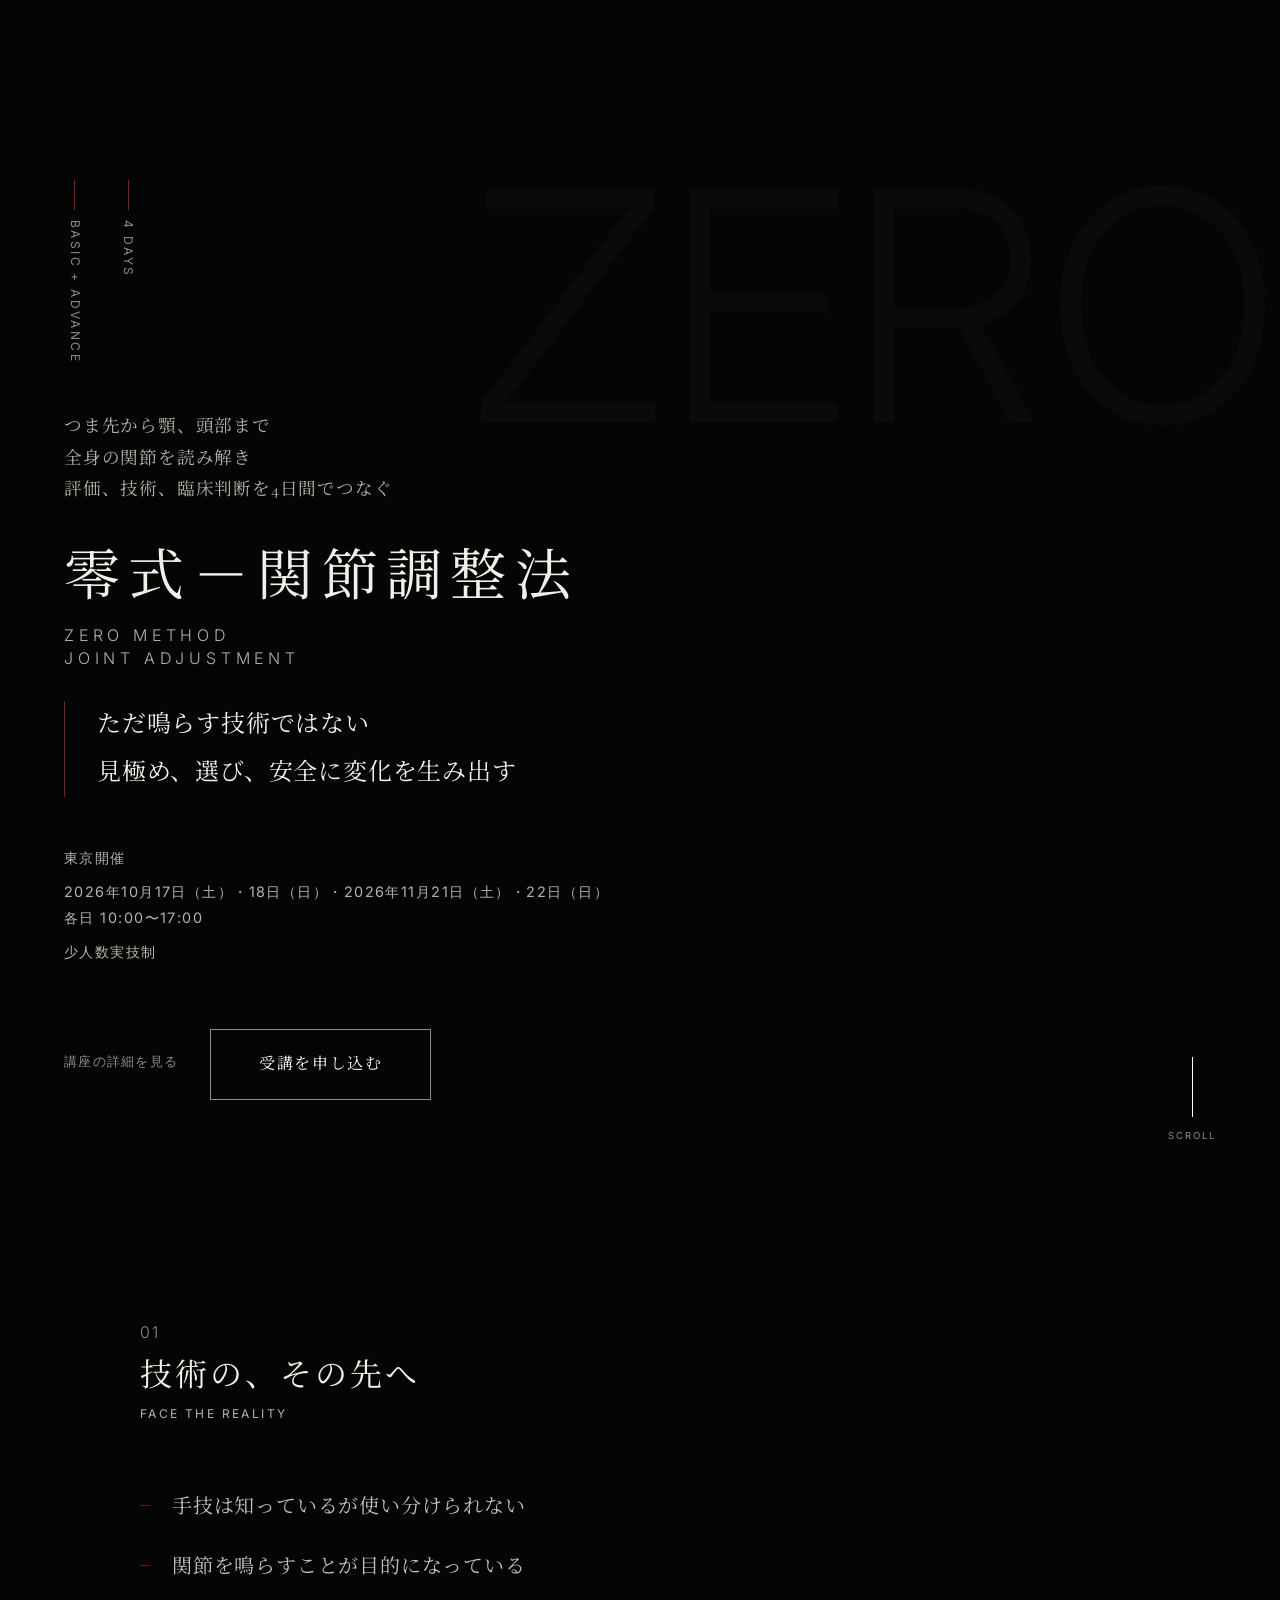
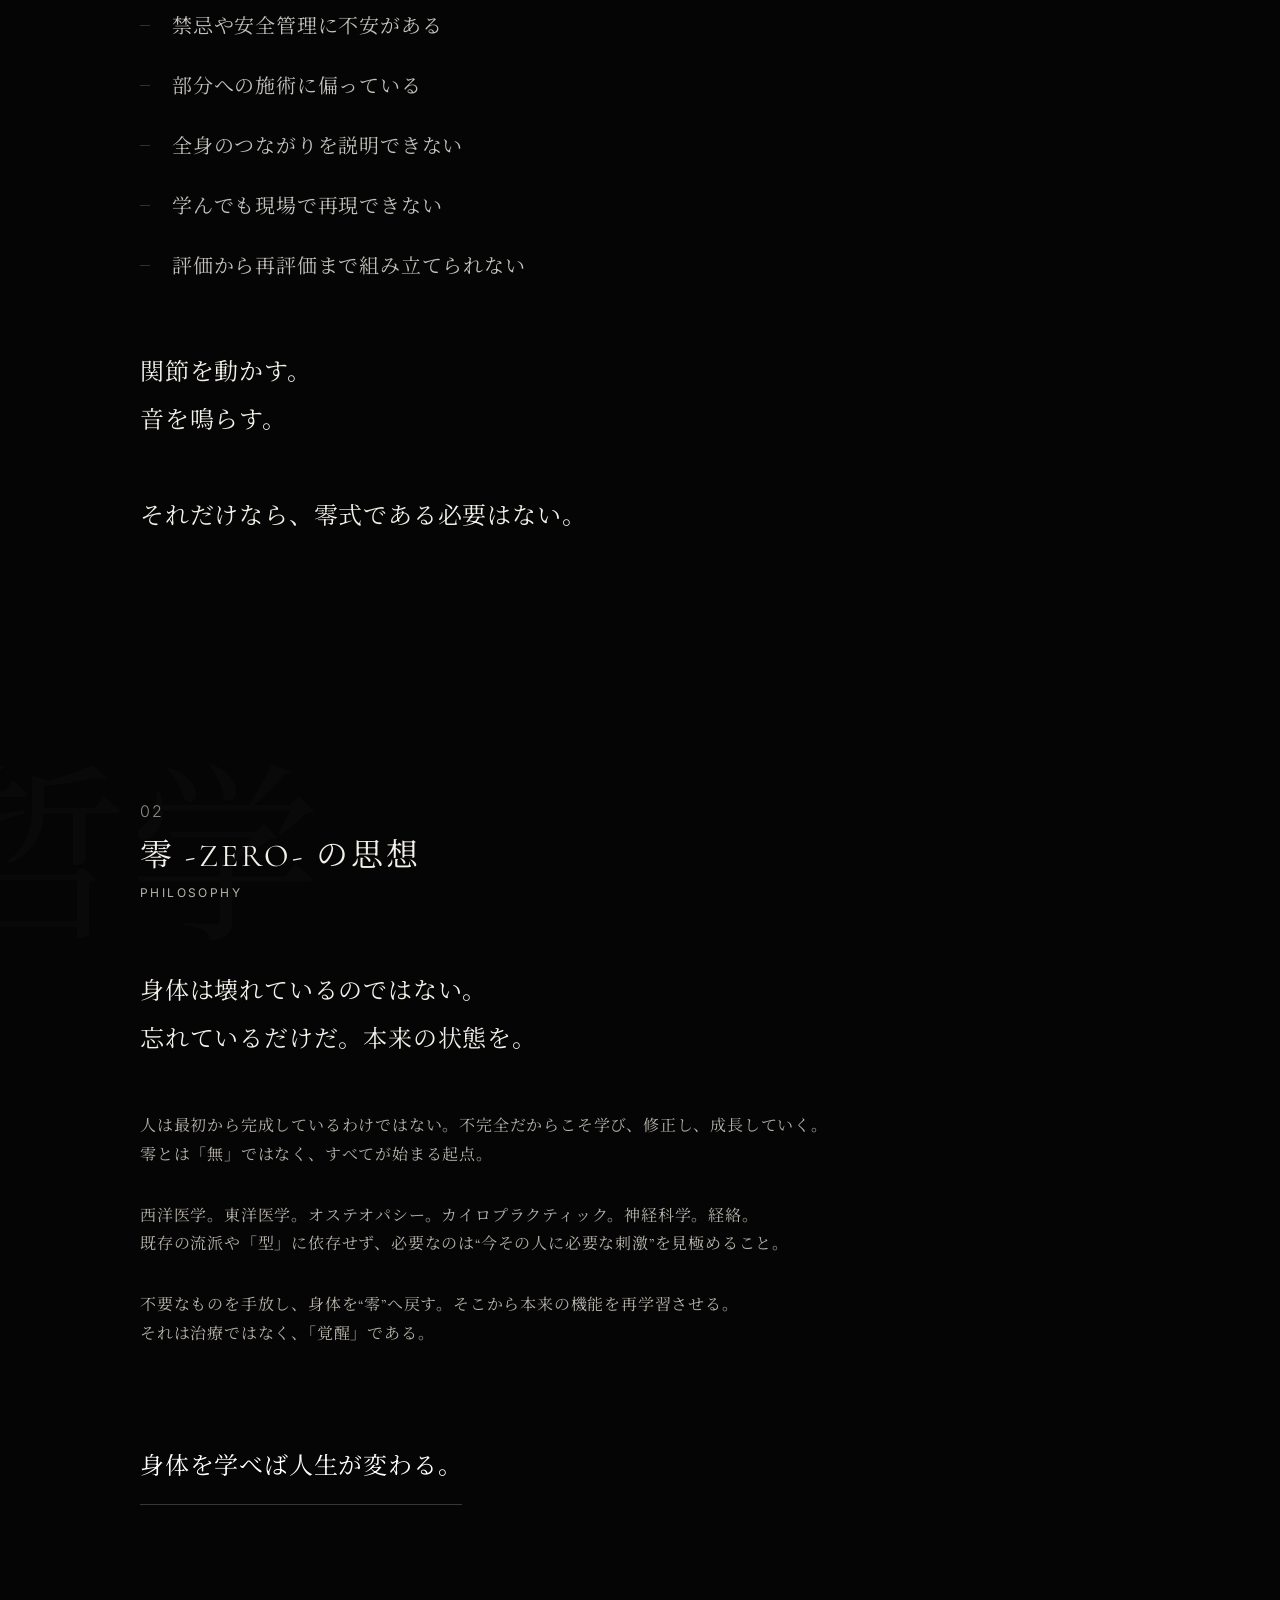
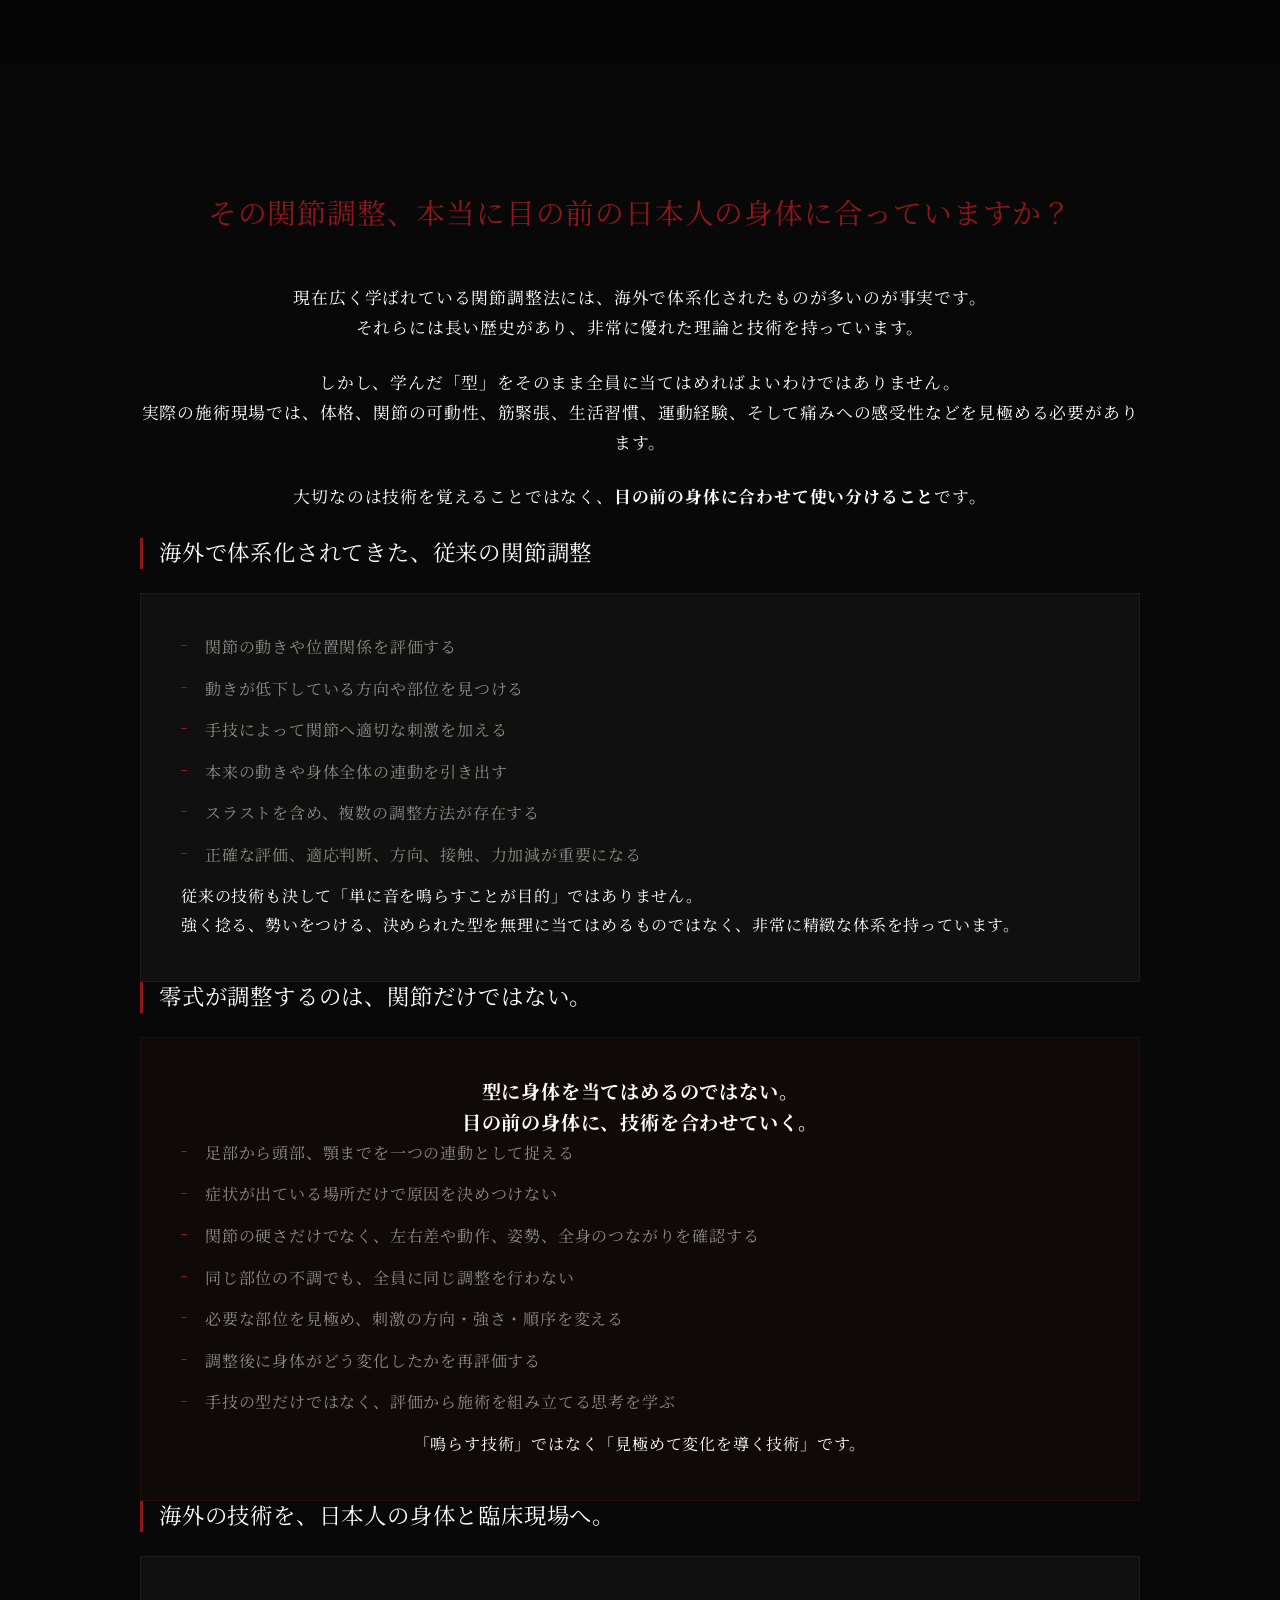
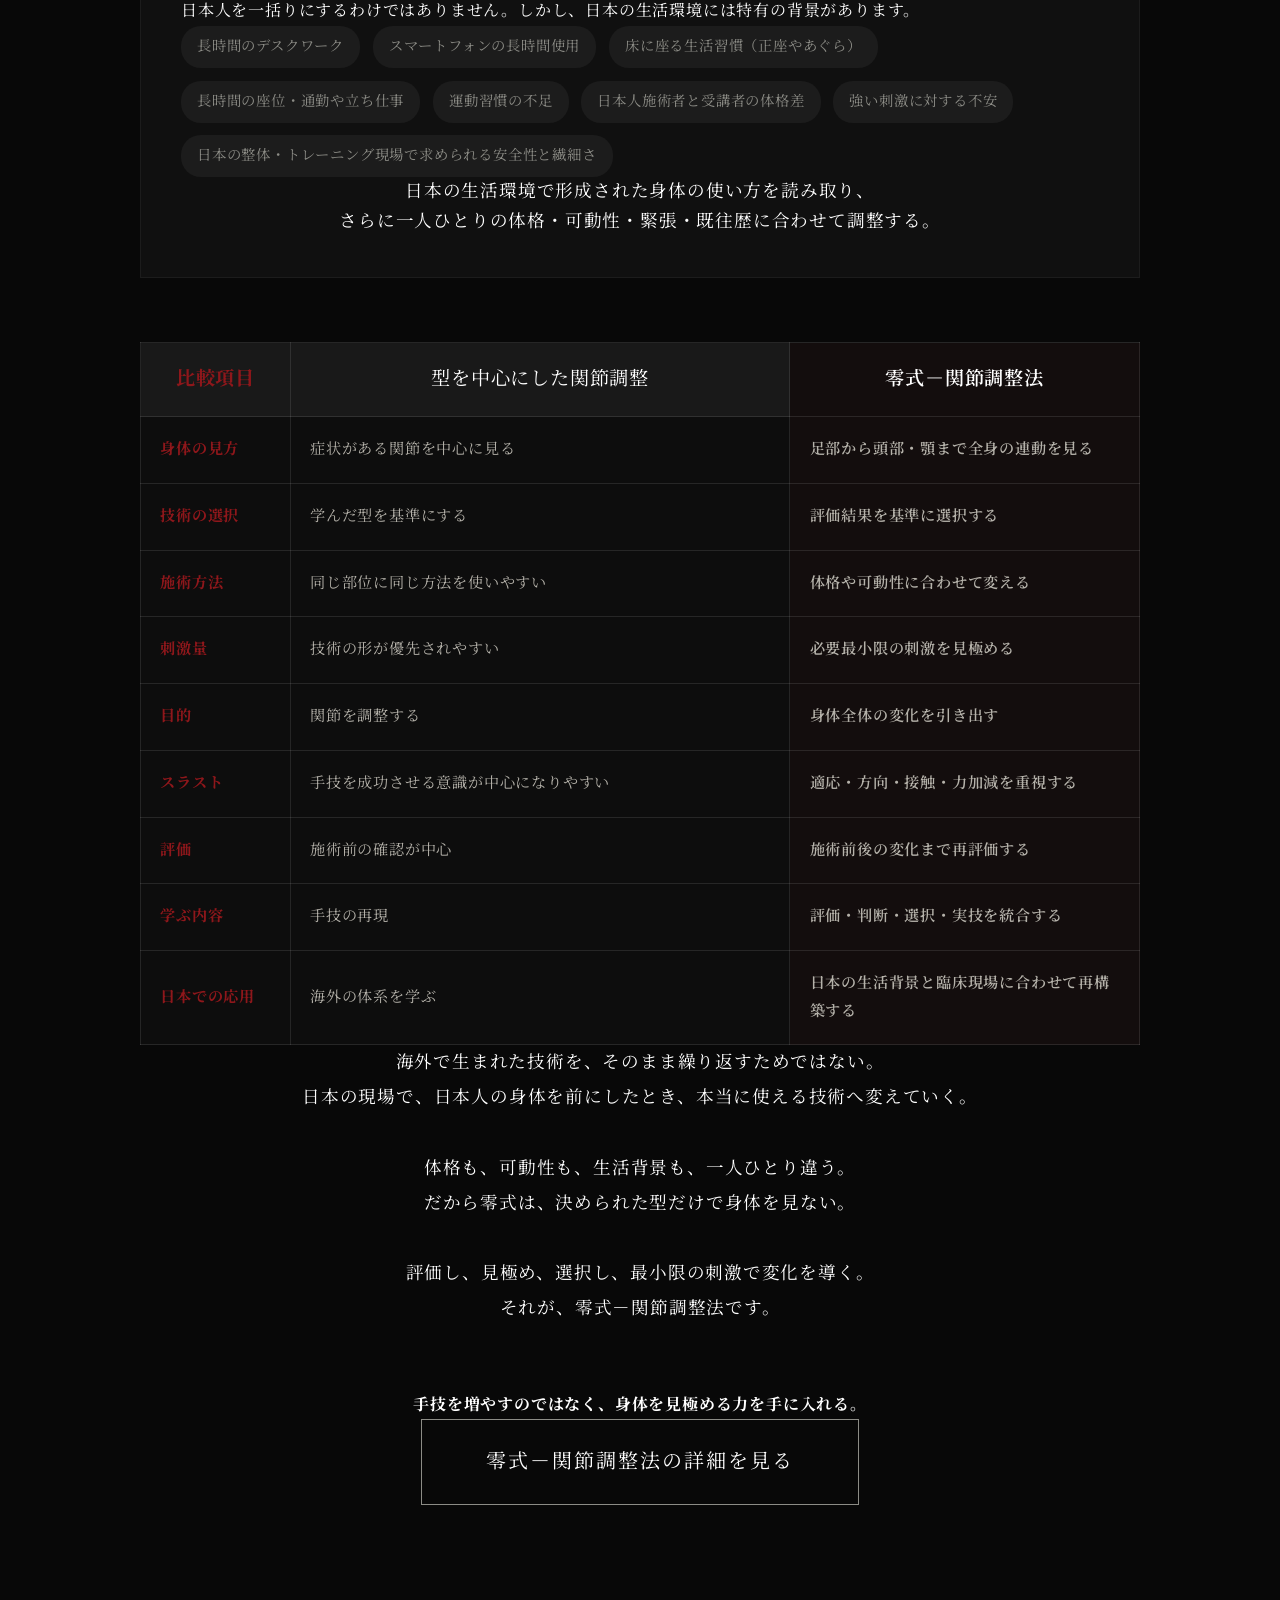
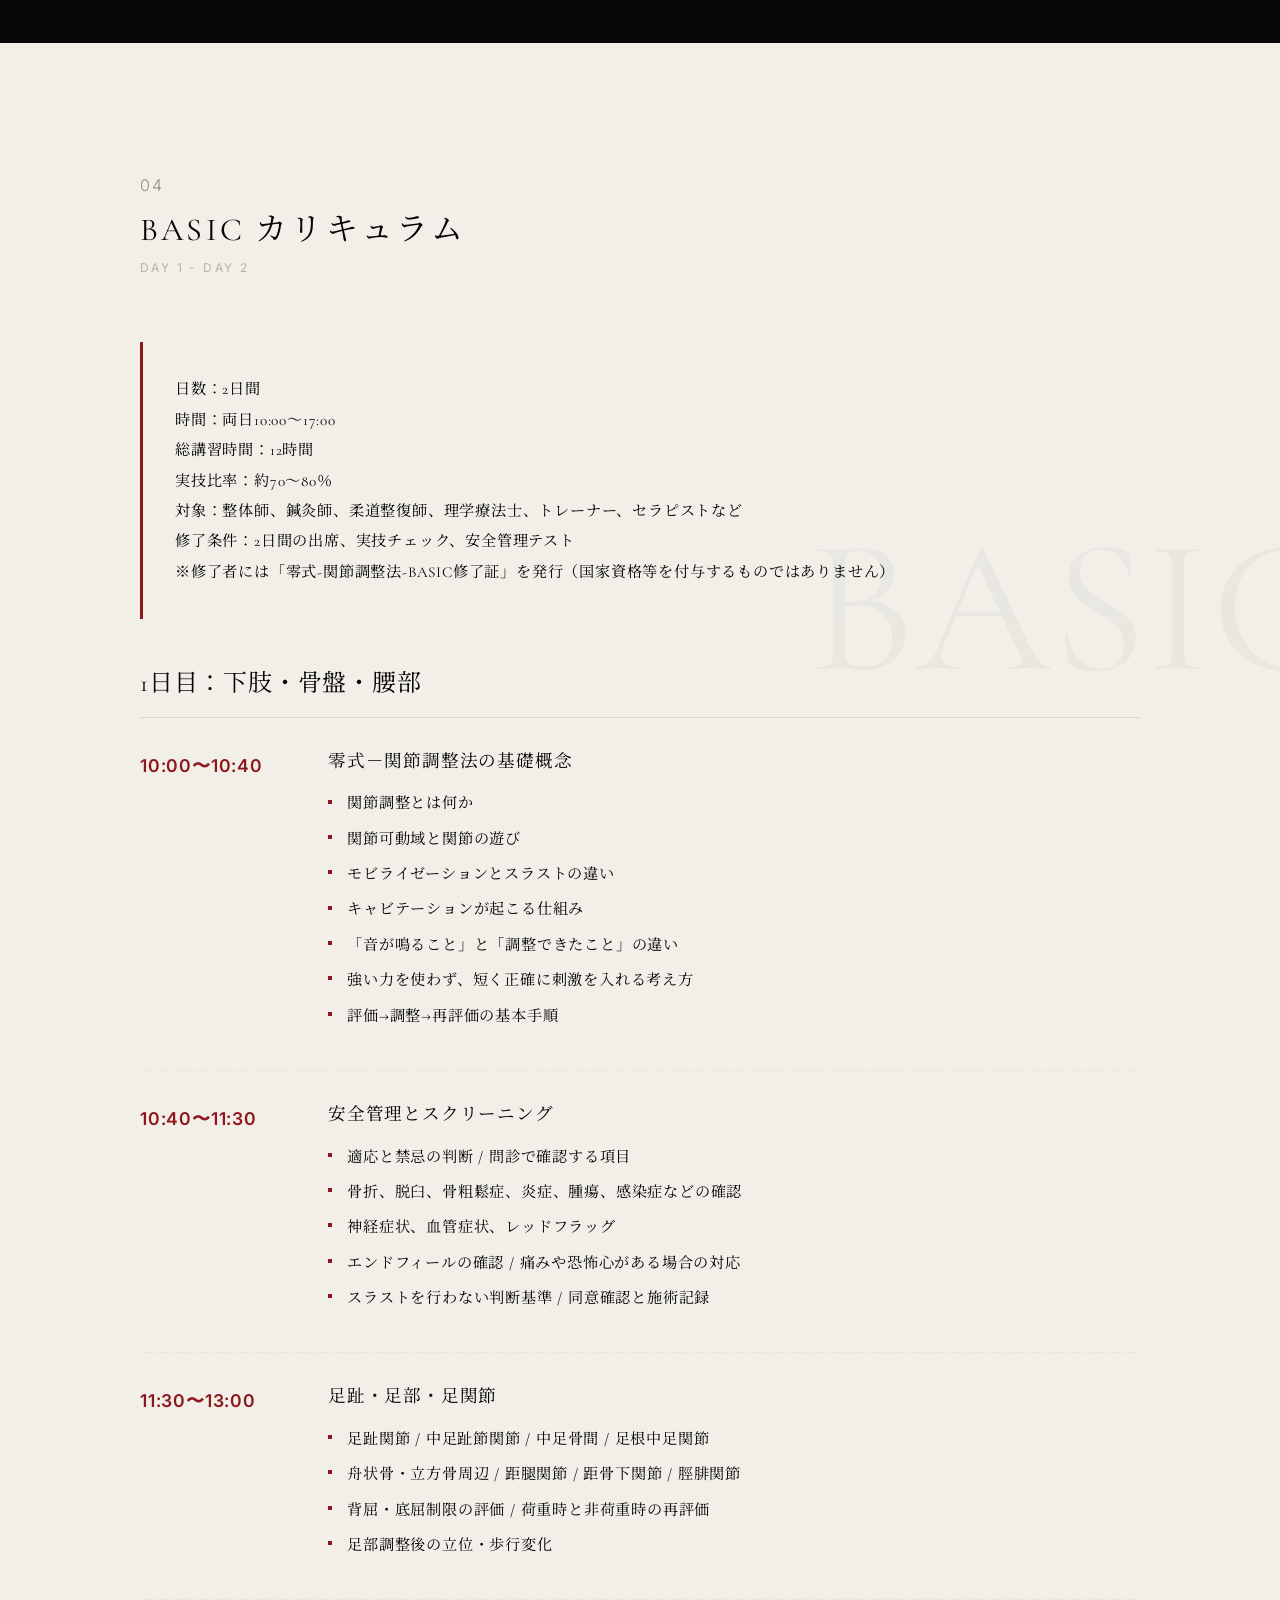
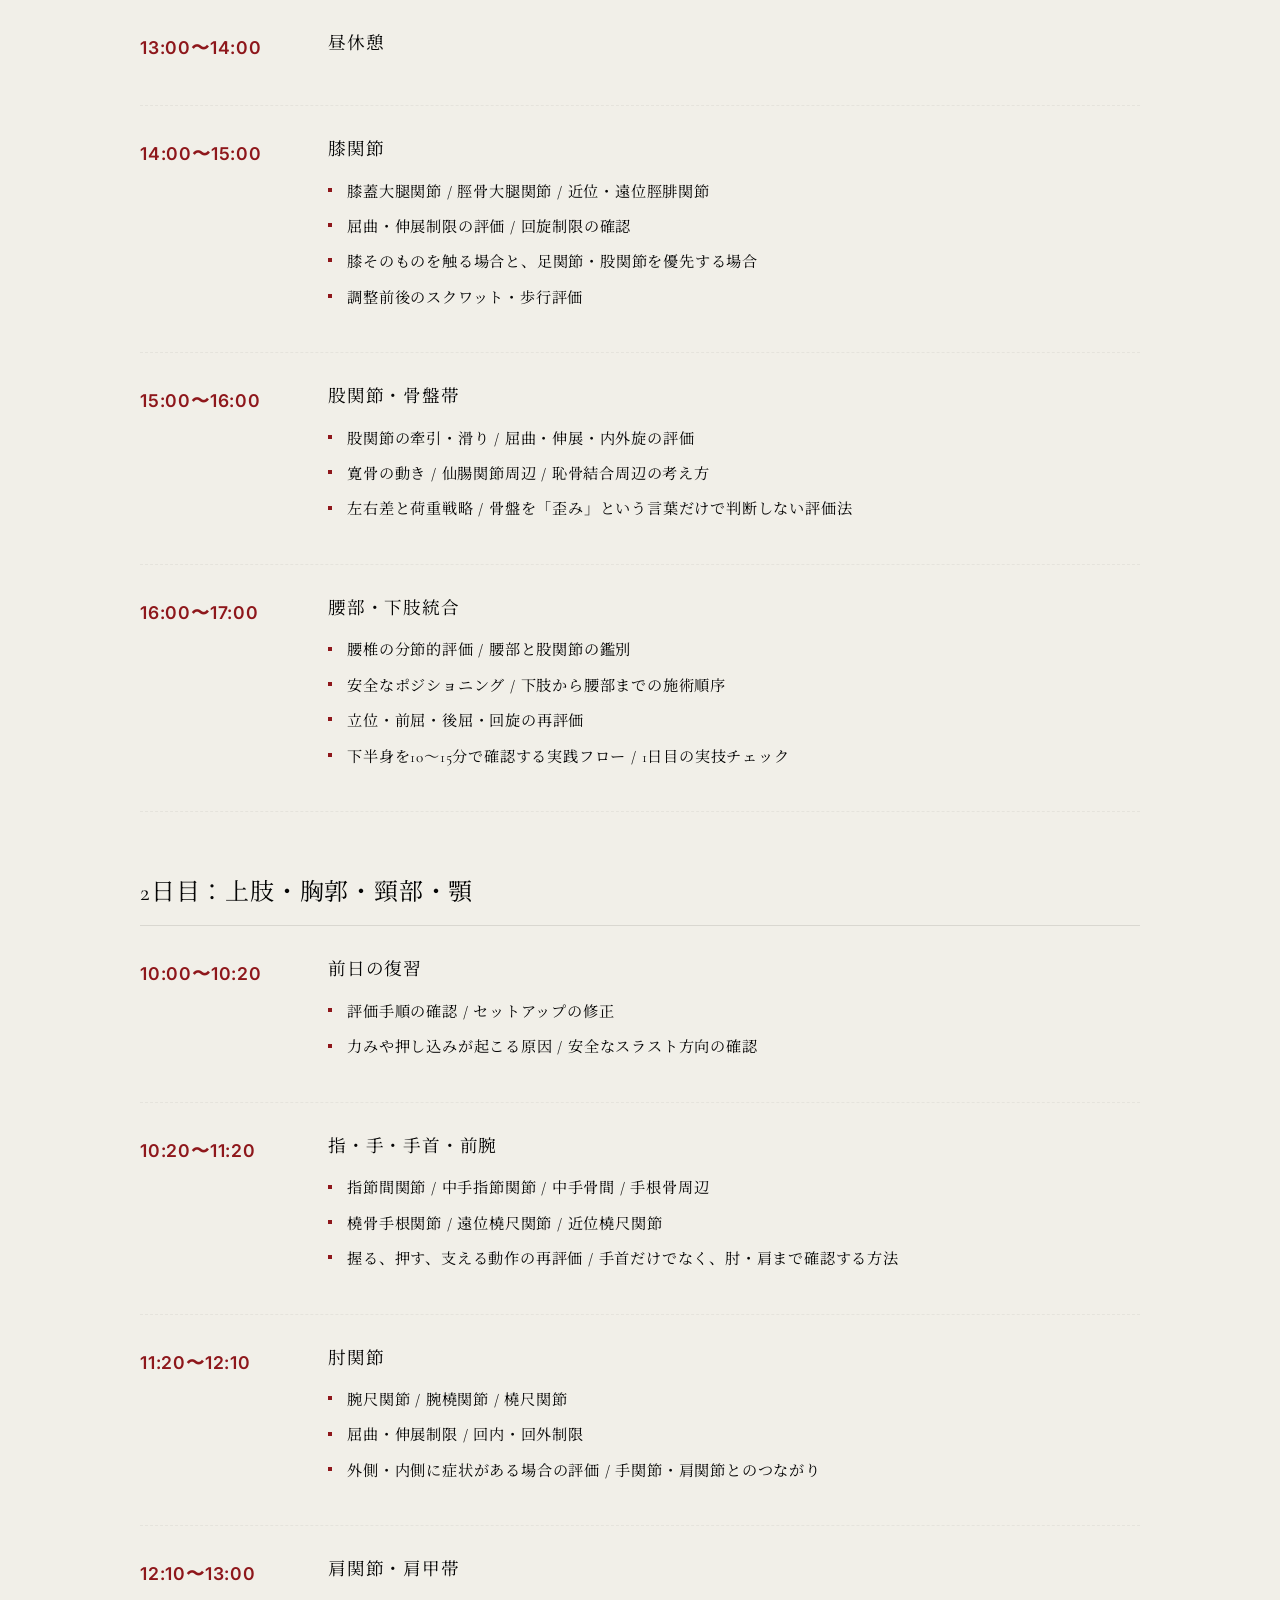
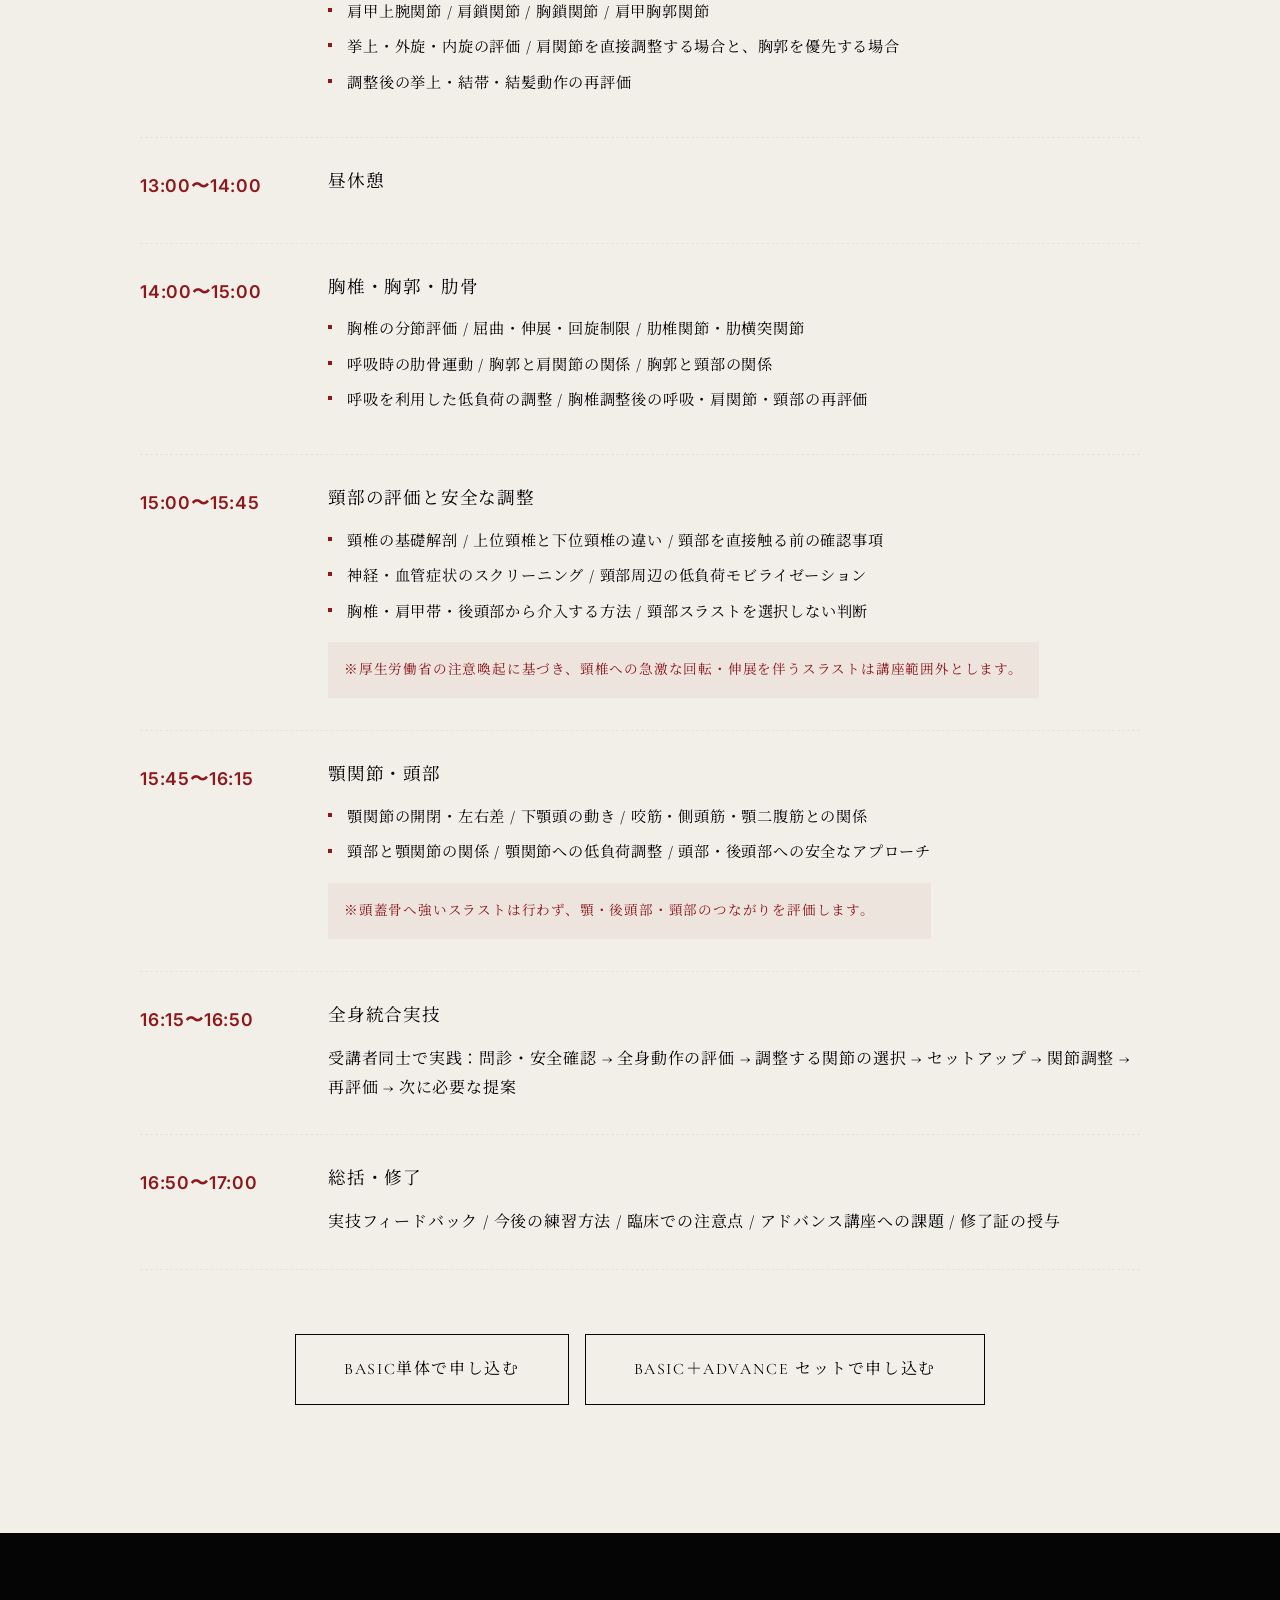
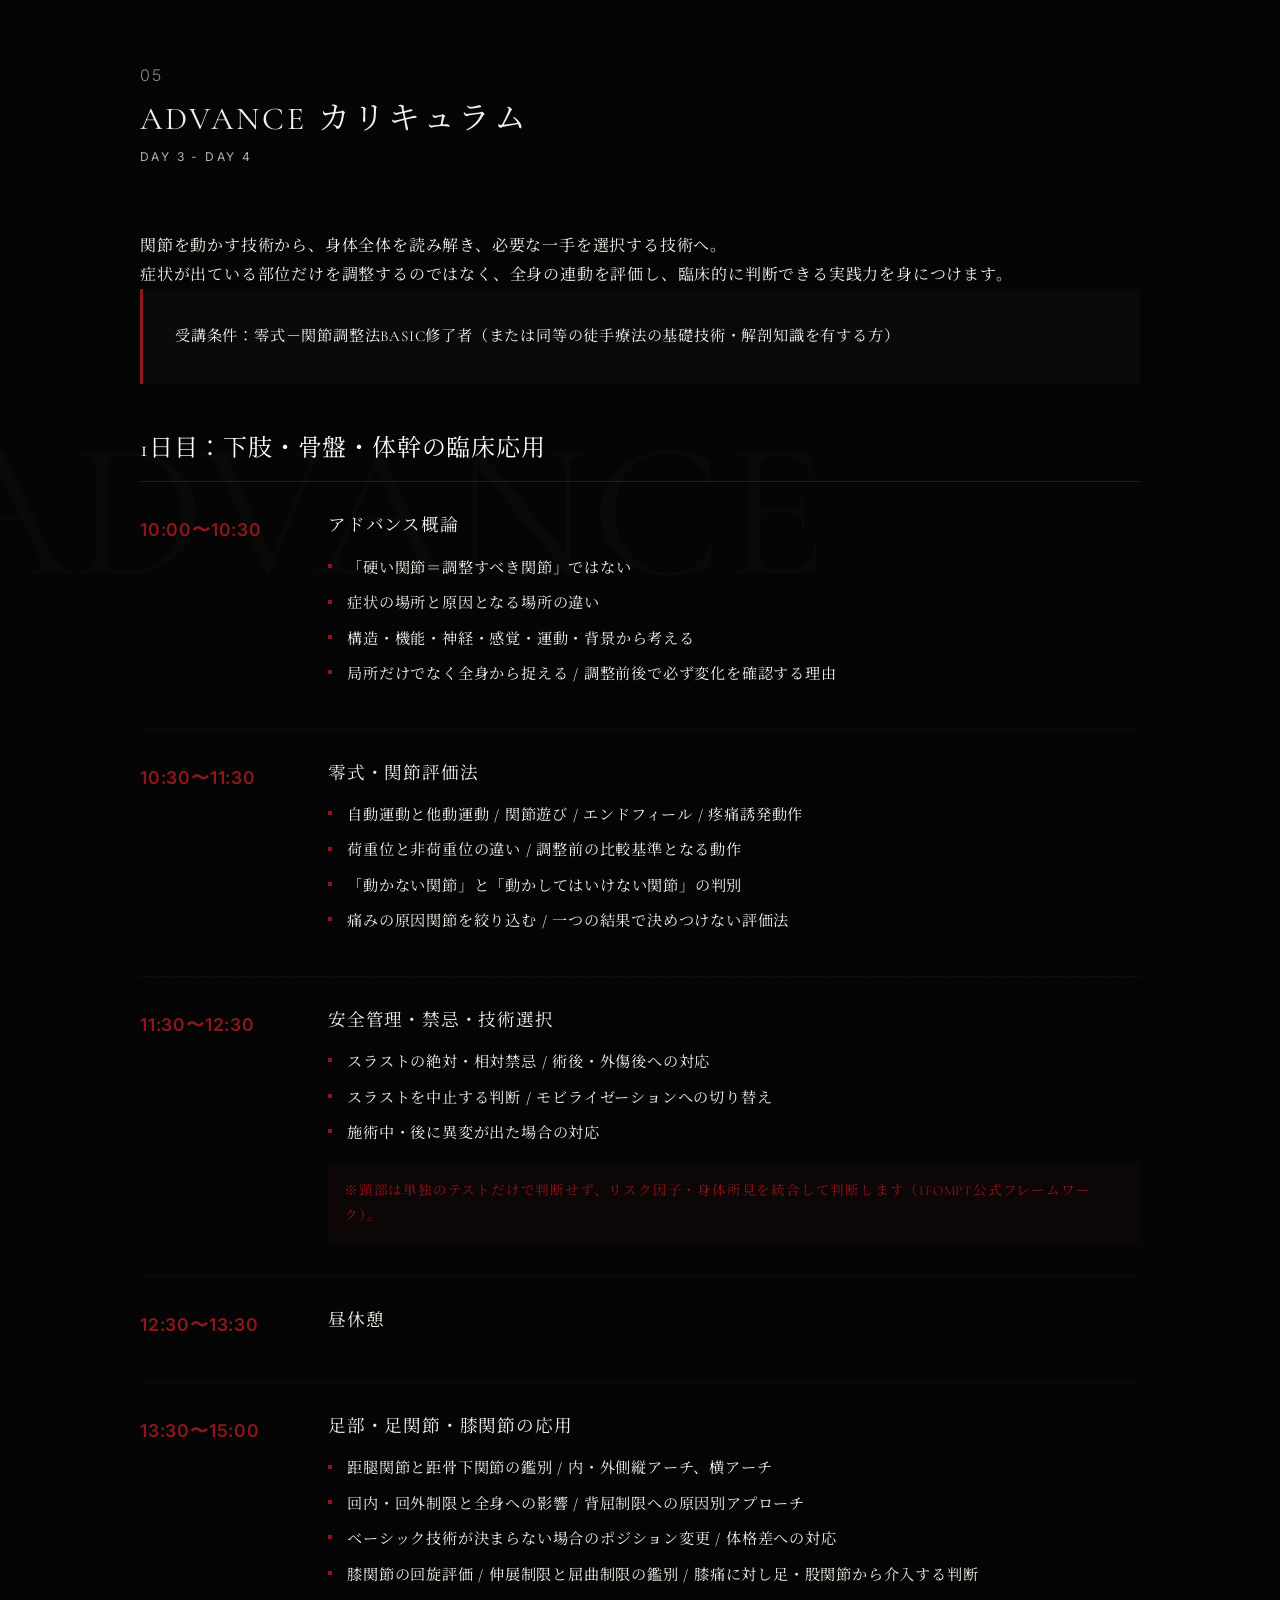
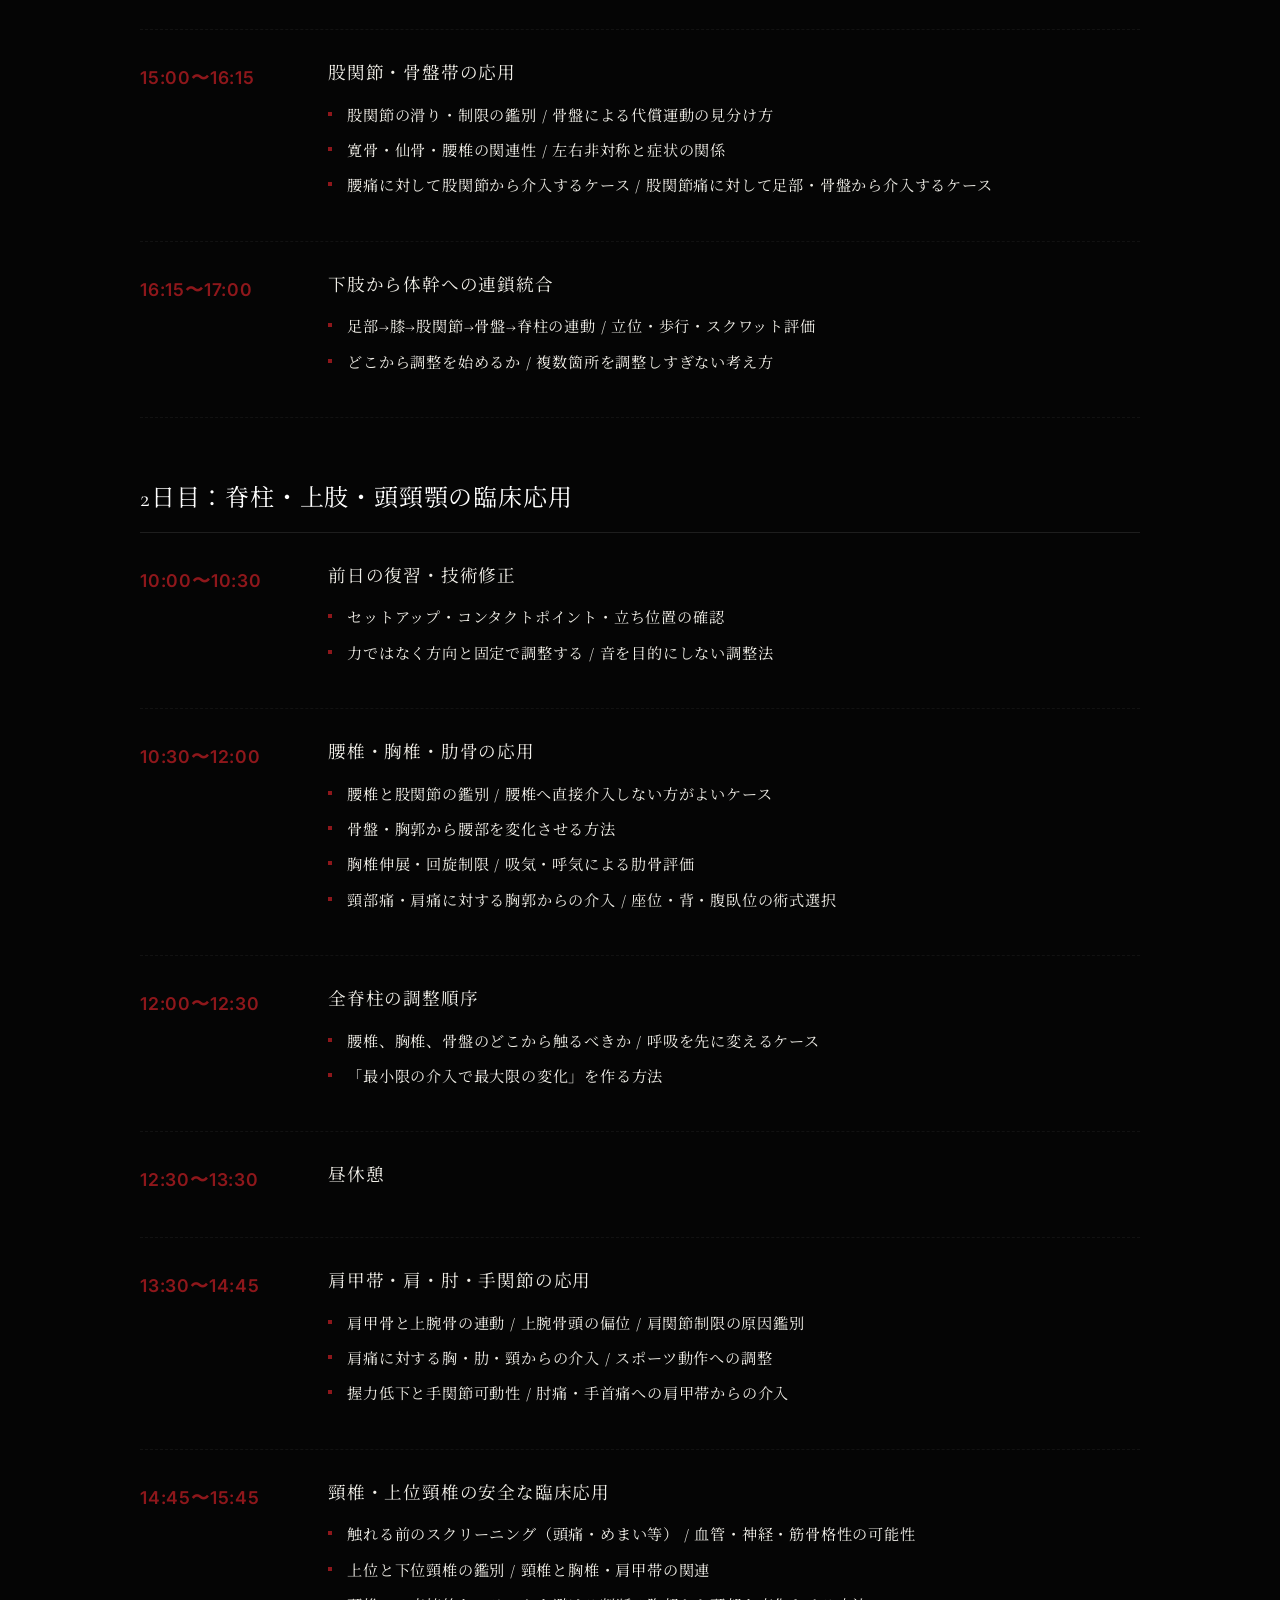
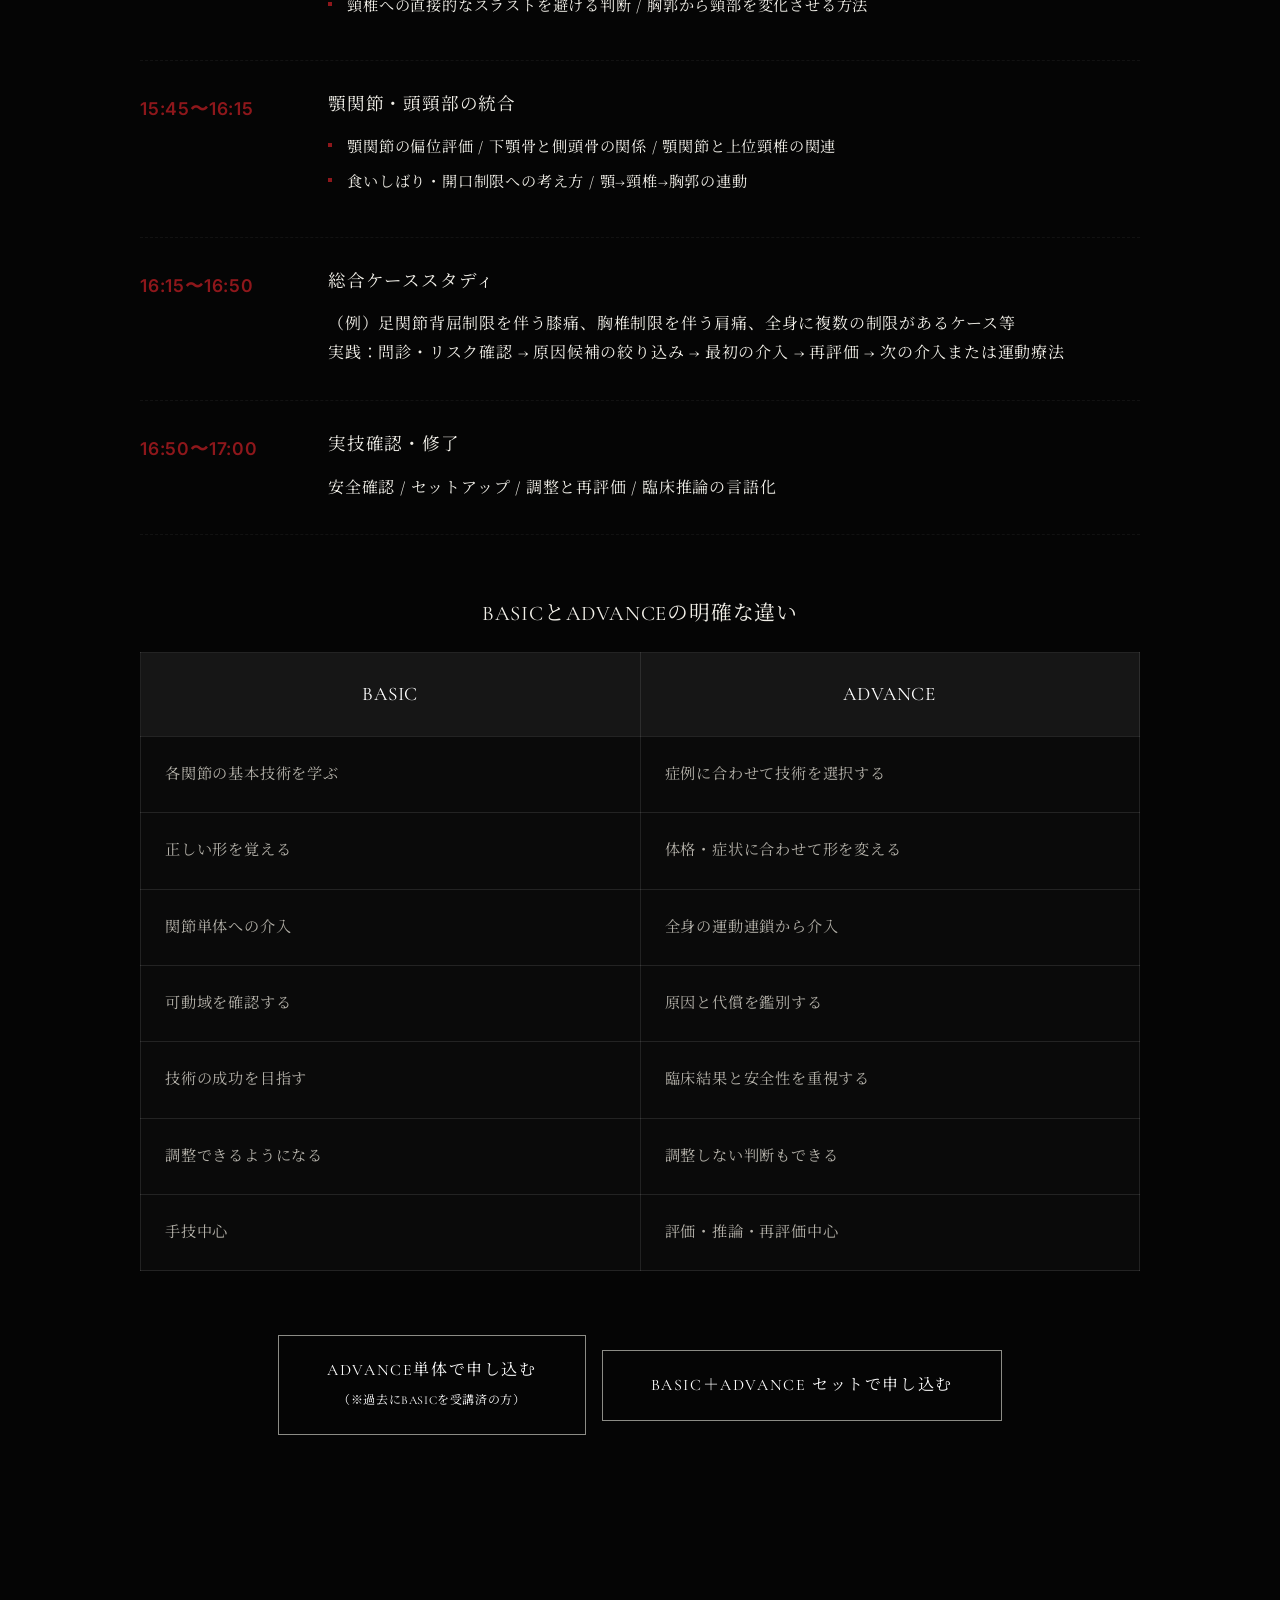
==== index.html @ 4f0aaa6b "Fix IntersectionObserver not triggering on tall mobile sections" ====
<!DOCTYPE html>
<html lang="ja">
<head>
    <meta charset="UTF-8">
    <meta name="viewport" content="width=device-width, initial-scale=1.0, maximum-scale=1.0">
    <title>零式－関節調整法｜BASIC＋ADVANCE 全4日間</title>
    <meta name="description" content="評価から技術選択、症例対応まで。つま先から顎、頭部まで全身の関節調整を体系的に学ぶ、零式－関節調整法BASIC＋ADVANCE全4日間講座。">
    
    <!-- OGP Settings -->
    <meta property="og:title" content="零式－関節調整法｜BASIC＋ADVANCE 全4日間">
    <meta property="og:description" content="評価から技術選択、症例対応まで。全身の関節調整を体系的に学ぶ全4日間講座。">
    <meta property="og:type" content="website">
    <meta property="og:url" content="">
    <meta property="og:image" content="">
    <meta property="og:site_name" content="零 -ZERO-">
    <meta name="twitter:card" content="summary_large_image">
    
    <!-- Favicon (Placeholder) -->
    <link rel="icon" href="favicon.ico" type="image/x-icon">
    
    <!-- Google Fonts -->
    <link rel="preconnect" href="https://fonts.googleapis.com">
    <link rel="preconnect" href="https://fonts.gstatic.com" crossorigin>
    <link href="https://fonts.googleapis.com/css2?family=Cormorant+Garamond:wght@300;400;600&family=Noto+Serif+JP:wght@300;400;600;700&family=Inter:wght@300;400;600&display=swap" rel="stylesheet">
    
    <link rel="stylesheet" href="style.css">
    
    <!-- Structured Data (JSON-LD) -->
    <script type="application/ld+json">
    {
      "@context": "https://schema.org",
      "@type": "Course",
      "name": "零式－関節調整法 BASIC＋ADVANCE",
      "description": "全身の関節調整を体系的に学び、臨床に応用できる判断力と実践力を身につける4日間講座。",
      "provider": {
        "@type": "Organization",
        "name": "TOTAL BODY FITNESS THEORY",
        "sameAs": ""
      }
    }
    </script>
</head>
<body>

    <!-- Configuration Variables (To be easily modified before release) -->
    <script>
        const CONFIG = {
            APPLICATION_URL: "https://forms.gle/JLhgW72cjvQodXaZ7", // セット申し込み（ページ内のすべての「申し込む」ボタンに適用されます）
            APPLICATION_URL_BASIC: "https://forms.gle/3qsCCHoqLfeUxqSS9", // BASICのみ申し込み用（必要に応じて使用）
            APPLICATION_URL_ADVANCE: "https://forms.gle/dVjFpN2YfBzxxNKB7", // ADVANCEのみ申し込み用（必要に応じて使用）
            CONTACT_URL: "#",
            BASIC_DATES: "2026年10月17日（土）・18日（日）",
            ADVANCE_DATES: "2026年11月21日（土）・22日（日）",
            VENUE: "東京（詳細は申込者へご案内いたします）",
            CAPACITY: "12名"
        };
    </script>

    <!-- Opening Animation -->
    <div id="opening-overlay" class="opening-overlay">
        <div class="opening-content">
            <img src="images/logo.jpg" alt="ZERO Logo" class="opening-logo-img">
            <div class="opening-line"></div>
            <p class="opening-subtitle">ZERO METHOD<br>JOINT ADJUSTMENT</p>
        </div>
    </div>

    <!-- Fixed Footer CTA (Mobile) -->
    <div class="fixed-cta-footer">
        <a href="#cta" class="apply-btn apply-btn--fixed">受講申込みはこちら</a>
    </div>

    <main>
        <!-- Section 2: First View (Hero) -->
        <section class="hero-section">
            <div class="hero-bg-text">ZERO</div>
            <div class="hero-container">
                <div class="hero-labels">
                    <span class="label-vertical">BASIC + ADVANCE</span>
                    <span class="label-vertical">4 DAYS</span>
                </div>
                
                <div class="hero-content">
                    <p class="hero-subtitle">つま先から顎、頭部まで<br>全身の関節を読み解き<br>評価、技術、臨床判断を4日間でつなぐ</p>
                    <h1 class="hero-title">
                        <span class="title-jp">零式－関節調整法</span>
                        <span class="title-en">ZERO METHOD<br>JOINT ADJUSTMENT</span>
                    </h1>
                    <p class="hero-catchcopy">
                        ただ鳴らす技術ではない<br>
                        見極め、選び、安全に変化を生み出す
                    </p>
                    <div class="hero-info">
                        <p>東京開催</p>
                        <p><span class="dynamic-basic-dates">2026年10月</span>・<span class="dynamic-advance-dates">11月</span><br>各日 10:00〜17:00</p>
                        <p>少人数実技制</p>
                    </div>
                    
                    <div class="hero-actions">
                        <a href="#curriculum" class="scroll-btn">講座の詳細を見る</a>
                        <a href="#cta" class="apply-btn">受講を申し込む</a>
                    </div>
                </div>
            </div>
            <div class="scroll-indicator">
                <span class="scroll-line"></span>
                <span>SCROLL</span>
            </div>
        </section>

        <!-- Section 3: Problem -->
        <section class="problem-section reveal" id="problem">
            <div class="container">
                <div class="section-header">
                    <span class="section-num">01</span>
                    <h2 class="section-title">技術の、その先へ</h2>
                    <p class="section-title-en">FACE THE REALITY</p>
                </div>
                
                <div class="problem-content">
                    <ul class="problem-list">
                        <li>手技は知っているが使い分けられない</li>
                        <li>関節を鳴らすことが目的になっている</li>
                        <li>禁忌や安全管理に不安がある</li>
                        <li>部分への施術に偏っている</li>
                        <li>全身のつながりを説明できない</li>
                        <li>学んでも現場で再現できない</li>
                        <li>評価から再評価まで組み立てられない</li>
                    </ul>
                    <p class="problem-conclusion">
                        関節を動かす。<br>音を鳴らす。<br><br>
                        それだけなら、零式である必要はない。
                    </p>
                </div>
            </div>
        </section>

        <!-- Section 4: Philosophy -->
        <section class="philosophy-section reveal" id="philosophy">
            <div class="bg-text-large">哲学</div>
            <div class="container">
                <div class="section-header">
                    <span class="section-num">02</span>
                    <h2 class="section-title">零 -ZERO- の思想</h2>
                    <p class="section-title-en">PHILOSOPHY</p>
                </div>
                
                <div class="philosophy-content">
                    <p class="philosophy-lead">
                        身体は壊れているのではない。<br>
                        忘れているだけだ。本来の状態を。
                    </p>
                    <div class="philosophy-text-blocks">
                        <p>人は最初から完成しているわけではない。不完全だからこそ学び、修正し、成長していく。<br>
                        零とは「無」ではなく、すべてが始まる起点。</p>
                        <p>西洋医学。東洋医学。オステオパシー。カイロプラクティック。神経科学。経絡。<br>
                        既存の流派や「型」に依存せず、必要なのは“今その人に必要な刺激”を見極めること。</p>
                        <p>不要なものを手放し、身体を“零”へ戻す。そこから本来の機能を再学習させる。<br>
                        それは治療ではなく、「覚醒」である。</p>
                        <p class="philosophy-highlight">身体を学べば人生が変わる。</p>
                    </div>
                </div>
            </div>
        </section>

                <!-- Section 5: Differentiation (replaces old About) -->
        <section class="differentiation-section" id="about">
            <div class="container">
                
                <!-- 1. 問題提起 -->
                <div class="diff-intro text-center">
                    <h2 class="diff-intro-title mask-reveal"><span>その関節調整、本当に目の前の日本人の身体に合っていますか？</span></h2>
                    <div class="diff-intro-text fade-up-text">
                        <p>現在広く学ばれている関節調整法には、海外で体系化されたものが多いのが事実です。<br>それらには長い歴史があり、非常に優れた理論と技術を持っています。</p>
                        <p>しかし、学んだ「型」をそのまま全員に当てはめればよいわけではありません。<br>実際の施術現場では、体格、関節の可動性、筋緊張、生活習慣、運動経験、そして痛みへの感受性などを見極める必要があります。</p>
                        <p>大切なのは技術を覚えることではなく、<strong>目の前の身体に合わせて使い分けること</strong>です。</p>
                    </div>
                </div>

                <!-- 2. 従来の関節調整とは -->
                <div class="diff-traditional mt-12 fade-up-text">
                    <h3 class="diff-sub-title">海外で体系化されてきた、従来の関節調整</h3>
                    <div class="diff-card">
                        <ul class="diff-list">
                            <li>関節の動きや位置関係を評価する</li>
                            <li>動きが低下している方向や部位を見つける</li>
                            <li>手技によって関節へ適切な刺激を加える</li>
                            <li>本来の動きや身体全体の連動を引き出す</li>
                            <li>スラストを含め、複数の調整方法が存在する</li>
                            <li>正確な評価、適応判断、方向、接触、力加減が重要になる</li>
                        </ul>
                        <p class="mt-4">従来の技術も決して「単に音を鳴らすことが目的」ではありません。<br>強く捻る、勢いをつける、決められた型を無理に当てはめるものではなく、非常に精緻な体系を持っています。</p>
                    </div>
                </div>

                <!-- 3. 零式は何が違うのか -->
                <div class="diff-zero mt-12 fade-up-text">
                    <h3 class="diff-sub-title">零式が調整するのは、関節だけではない。</h3>
                    <div class="diff-card highlight-card">
                        <p class="diff-lead text-center"><strong>型に身体を当てはめるのではない。<br>目の前の身体に、技術を合わせていく。</strong></p>
                        <ul class="diff-list mt-6">
                            <li>足部から頭部、顎までを一つの連動として捉える</li>
                            <li>症状が出ている場所だけで原因を決めつけない</li>
                            <li>関節の硬さだけでなく、左右差や動作、姿勢、全身のつながりを確認する</li>
                            <li>同じ部位の不調でも、全員に同じ調整を行わない</li>
                            <li>必要な部位を見極め、刺激の方向・強さ・順序を変える</li>
                            <li>調整後に身体がどう変化したかを再評価する</li>
                            <li>手技の型だけではなく、評価から施術を組み立てる思考を学ぶ</li>
                        </ul>
                        <p class="mt-4 text-center text-accent">「鳴らす技術」ではなく「見極めて変化を導く技術」です。</p>
                    </div>
                </div>

                <!-- 4. 日本人に特化するとはどういうことか -->
                <div class="diff-japanese mt-12 fade-up-text">
                    <h3 class="diff-sub-title">海外の技術を、日本人の身体と臨床現場へ。</h3>
                    <div class="diff-card">
                        <p class="mb-4">日本人を一括りにするわけではありません。しかし、日本の生活環境には特有の背景があります。</p>
                        <ul class="diff-tags">
                            <li>長時間のデスクワーク</li>
                            <li>スマートフォンの長時間使用</li>
                            <li>床に座る生活習慣（正座やあぐら）</li>
                            <li>長時間の座位・通勤や立ち仕事</li>
                            <li>運動習慣の不足</li>
                            <li>日本人施術者と受講者の体格差</li>
                            <li>強い刺激に対する不安</li>
                            <li>日本の整体・トレーニング現場で求められる安全性と繊細さ</li>
                        </ul>
                        <p class="mt-6 diff-bold-text text-center">日本の生活環境で形成された身体の使い方を読み取り、<br>さらに一人ひとりの体格・可動性・緊張・既往歴に合わせて調整する。</p>
                    </div>
                </div>

                <!-- 5. 比較表 -->
                <div class="diff-comparison mt-12 fade-up-text">
                    <div class="comparison-table-wrapper">
                        <table class="comparison-table diff-table">
                            <thead>
                                <tr>
                                    <th class="table-label-col">比較項目</th>
                                    <th>型を中心にした関節調整</th>
                                    <th class="zero-col">零式－関節調整法</th>
                                </tr>
                            </thead>
                            <tbody>
                                <tr>
                                    <td class="table-label-col">身体の見方</td>
                                    <td data-label="型を中心にした関節調整">症状がある関節を中心に見る</td>
                                    <td data-label="零式" class="zero-col">足部から頭部・顎まで全身の連動を見る</td>
                                </tr>
                                <tr>
                                    <td class="table-label-col">技術の選択</td>
                                    <td data-label="型を中心にした関節調整">学んだ型を基準にする</td>
                                    <td data-label="零式" class="zero-col">評価結果を基準に選択する</td>
                                </tr>
                                <tr>
                                    <td class="table-label-col">施術方法</td>
                                    <td data-label="型を中心にした関節調整">同じ部位に同じ方法を使いやすい</td>
                                    <td data-label="零式" class="zero-col">体格や可動性に合わせて変える</td>
                                </tr>
                                <tr>
                                    <td class="table-label-col">刺激量</td>
                                    <td data-label="型を中心にした関節調整">技術の形が優先されやすい</td>
                                    <td data-label="零式" class="zero-col">必要最小限の刺激を見極める</td>
                                </tr>
                                <tr>
                                    <td class="table-label-col">目的</td>
                                    <td data-label="型を中心にした関節調整">関節を調整する</td>
                                    <td data-label="零式" class="zero-col">身体全体の変化を引き出す</td>
                                </tr>
                                <tr>
                                    <td class="table-label-col">スラスト</td>
                                    <td data-label="型を中心にした関節調整">手技を成功させる意識が中心になりやすい</td>
                                    <td data-label="零式" class="zero-col">適応・方向・接触・力加減を重視する</td>
                                </tr>
                                <tr>
                                    <td class="table-label-col">評価</td>
                                    <td data-label="型を中心にした関節調整">施術前の確認が中心</td>
                                    <td data-label="零式" class="zero-col">施術前後の変化まで再評価する</td>
                                </tr>
                                <tr>
                                    <td class="table-label-col">学ぶ内容</td>
                                    <td data-label="型を中心にした関節調整">手技の再現</td>
                                    <td data-label="零式" class="zero-col">評価・判断・選択・実技を統合する</td>
                                </tr>
                                <tr>
                                    <td class="table-label-col">日本での応用</td>
                                    <td data-label="型を中心にした関節調整">海外の体系を学ぶ</td>
                                    <td data-label="零式" class="zero-col">日本の生活背景と臨床現場に合わせて再構築する</td>
                                </tr>
                            </tbody>
                        </table>
                    </div>
                </div>

                <!-- 6. セクションの締め -->
                <div class="diff-outro mt-16 text-center fade-up-text">
                    <p class="diff-outro-text">
                        海外で生まれた技術を、そのまま繰り返すためではない。<br>
                        日本の現場で、日本人の身体を前にしたとき、本当に使える技術へ変えていく。<br><br>
                        体格も、可動性も、生活背景も、一人ひとり違う。<br>
                        だから零式は、決められた型だけで身体を見ない。<br><br>
                        評価し、見極め、選択し、最小限の刺激で変化を導く。<br>
                        それが、零式－関節調整法です。
                    </p>
                    
                    <div class="mt-8 diff-cta">
                        <p class="mb-4"><strong>手技を増やすのではなく、身体を見極める力を手に入れる。</strong></p>
                        <a href="#curriculum" class="apply-btn apply-btn--large">零式－関節調整法の詳細を見る</a>
                    </div>
                </div>
                
            </div>
        </section>

                <!-- Section 6: BASIC Curriculum -->
        <section class="curriculum-section reveal light-section" id="curriculum">
            <div class="bg-text-large right">BASIC</div>
            <div class="container">
                <div class="section-header">
                    <span class="section-num">04</span>
                    <h2 class="section-title">BASIC カリキュラム</h2>
                    <p class="section-title-en">DAY 1 - DAY 2</p>
                </div>
                
                <div class="curriculum-overview">
                    <p>日数：2日間<br>時間：両日10:00〜17:00<br>総講習時間：12時間<br>実技比率：約70〜80％<br>対象：整体師、鍼灸師、柔道整復師、理学療法士、トレーナー、セラピストなど<br>修了条件：2日間の出席、実技チェック、安全管理テスト<br>※修了者には「零式‐関節調整法‐BASIC修了証」を発行（国家資格等を付与するものではありません）</p>
                </div>

                <div class="schedule-timeline">
                    <h3 class="schedule-day">1日目：下肢・骨盤・腰部</h3>
                    
                    <div class="timeline-row">
                        <div class="timeline-time">10:00〜10:40</div>
                        <div class="timeline-content">
                            <h4>零式－関節調整法の基礎概念</h4>
                            <ul>
                                <li>関節調整とは何か</li>
                                <li>関節可動域と関節の遊び</li>
                                <li>モビライゼーションとスラストの違い</li>
                                <li>キャビテーションが起こる仕組み</li>
                                <li>「音が鳴ること」と「調整できたこと」の違い</li>
                                <li>強い力を使わず、短く正確に刺激を入れる考え方</li>
                                <li>評価→調整→再評価の基本手順</li>
                            </ul>
                        </div>
                    </div>

                    <div class="timeline-row">
                        <div class="timeline-time">10:40〜11:30</div>
                        <div class="timeline-content">
                            <h4>安全管理とスクリーニング</h4>
                            <ul>
                                <li>適応と禁忌の判断 / 問診で確認する項目</li>
                                <li>骨折、脱臼、骨粗鬆症、炎症、腫瘍、感染症などの確認</li>
                                <li>神経症状、血管症状、レッドフラッグ</li>
                                <li>エンドフィールの確認 / 痛みや恐怖心がある場合の対応</li>
                                <li>スラストを行わない判断基準 / 同意確認と施術記録</li>
                            </ul>
                        </div>
                    </div>

                    <div class="timeline-row">
                        <div class="timeline-time">11:30〜13:00</div>
                        <div class="timeline-content">
                            <h4>足趾・足部・足関節</h4>
                            <ul>
                                <li>足趾関節 / 中足趾節関節 / 中足骨間 / 足根中足関節</li>
                                <li>舟状骨・立方骨周辺 / 距腿関節 / 距骨下関節 / 脛腓関節</li>
                                <li>背屈・底屈制限の評価 / 荷重時と非荷重時の再評価</li>
                                <li>足部調整後の立位・歩行変化</li>
                            </ul>
                        </div>
                    </div>

                    <div class="timeline-row"><div class="timeline-time">13:00〜14:00</div><div class="timeline-content"><h4>昼休憩</h4></div></div>

                    <div class="timeline-row">
                        <div class="timeline-time">14:00〜15:00</div>
                        <div class="timeline-content">
                            <h4>膝関節</h4>
                            <ul>
                                <li>膝蓋大腿関節 / 脛骨大腿関節 / 近位・遠位脛腓関節</li>
                                <li>屈曲・伸展制限の評価 / 回旋制限の確認</li>
                                <li>膝そのものを触る場合と、足関節・股関節を優先する場合</li>
                                <li>調整前後のスクワット・歩行評価</li>
                            </ul>
                        </div>
                    </div>

                    <div class="timeline-row">
                        <div class="timeline-time">15:00〜16:00</div>
                        <div class="timeline-content">
                            <h4>股関節・骨盤帯</h4>
                            <ul>
                                <li>股関節の牽引・滑り / 屈曲・伸展・内外旋の評価</li>
                                <li>寛骨の動き / 仙腸関節周辺 / 恥骨結合周辺の考え方</li>
                                <li>左右差と荷重戦略 / 骨盤を「歪み」という言葉だけで判断しない評価法</li>
                            </ul>
                        </div>
                    </div>

                    <div class="timeline-row">
                        <div class="timeline-time">16:00〜17:00</div>
                        <div class="timeline-content">
                            <h4>腰部・下肢統合</h4>
                            <ul>
                                <li>腰椎の分節的評価 / 腰部と股関節の鑑別</li>
                                <li>安全なポジショニング / 下肢から腰部までの施術順序</li>
                                <li>立位・前屈・後屈・回旋の再評価</li>
                                <li>下半身を10〜15分で確認する実践フロー / 1日目の実技チェック</li>
                            </ul>
                        </div>
                    </div>

                    <h3 class="schedule-day mt-8">2日目：上肢・胸郭・頸部・顎</h3>
                    
                    <div class="timeline-row">
                        <div class="timeline-time">10:00〜10:20</div>
                        <div class="timeline-content">
                            <h4>前日の復習</h4>
                            <ul>
                                <li>評価手順の確認 / セットアップの修正</li>
                                <li>力みや押し込みが起こる原因 / 安全なスラスト方向の確認</li>
                            </ul>
                        </div>
                    </div>

                    <div class="timeline-row">
                        <div class="timeline-time">10:20〜11:20</div>
                        <div class="timeline-content">
                            <h4>指・手・手首・前腕</h4>
                            <ul>
                                <li>指節間関節 / 中手指節関節 / 中手骨間 / 手根骨周辺</li>
                                <li>橈骨手根関節 / 遠位橈尺関節 / 近位橈尺関節</li>
                                <li>握る、押す、支える動作の再評価 / 手首だけでなく、肘・肩まで確認する方法</li>
                            </ul>
                        </div>
                    </div>

                    <div class="timeline-row">
                        <div class="timeline-time">11:20〜12:10</div>
                        <div class="timeline-content">
                            <h4>肘関節</h4>
                            <ul>
                                <li>腕尺関節 / 腕橈関節 / 橈尺関節</li>
                                <li>屈曲・伸展制限 / 回内・回外制限</li>
                                <li>外側・内側に症状がある場合の評価 / 手関節・肩関節とのつながり</li>
                            </ul>
                        </div>
                    </div>

                    <div class="timeline-row">
                        <div class="timeline-time">12:10〜13:00</div>
                        <div class="timeline-content">
                            <h4>肩関節・肩甲帯</h4>
                            <ul>
                                <li>肩甲上腕関節 / 肩鎖関節 / 胸鎖関節 / 肩甲胸郭関節</li>
                                <li>挙上・外旋・内旋の評価 / 肩関節を直接調整する場合と、胸郭を優先する場合</li>
                                <li>調整後の挙上・結帯・結髪動作の再評価</li>
                            </ul>
                        </div>
                    </div>

                    <div class="timeline-row"><div class="timeline-time">13:00〜14:00</div><div class="timeline-content"><h4>昼休憩</h4></div></div>

                    <div class="timeline-row">
                        <div class="timeline-time">14:00〜15:00</div>
                        <div class="timeline-content">
                            <h4>胸椎・胸郭・肋骨</h4>
                            <ul>
                                <li>胸椎の分節評価 / 屈曲・伸展・回旋制限 / 肋椎関節・肋横突関節</li>
                                <li>呼吸時の肋骨運動 / 胸郭と肩関節の関係 / 胸郭と頸部の関係</li>
                                <li>呼吸を利用した低負荷の調整 / 胸椎調整後の呼吸・肩関節・頸部の再評価</li>
                            </ul>
                        </div>
                    </div>

                    <div class="timeline-row">
                        <div class="timeline-time">15:00〜15:45</div>
                        <div class="timeline-content">
                            <h4>頸部の評価と安全な調整</h4>
                            <ul>
                                <li>頸椎の基礎解剖 / 上位頸椎と下位頸椎の違い / 頸部を直接触る前の確認事項</li>
                                <li>神経・血管症状のスクリーニング / 頸部周辺の低負荷モビライゼーション</li>
                                <li>胸椎・肩甲帯・後頭部から介入する方法 / 頸部スラストを選択しない判断</li>
                            </ul>
                            <p class="timeline-note">※厚生労働省の注意喚起に基づき、頸椎への急激な回転・伸展を伴うスラストは講座範囲外とします。</p>
                        </div>
                    </div>

                    <div class="timeline-row">
                        <div class="timeline-time">15:45〜16:15</div>
                        <div class="timeline-content">
                            <h4>顎関節・頭部</h4>
                            <ul>
                                <li>顎関節の開閉・左右差 / 下顎頭の動き / 咬筋・側頭筋・顎二腹筋との関係</li>
                                <li>頸部と顎関節の関係 / 顎関節への低負荷調整 / 頭部・後頭部への安全なアプローチ</li>
                            </ul>
                            <p class="timeline-note">※頭蓋骨へ強いスラストは行わず、顎・後頭部・頸部のつながりを評価します。</p>
                        </div>
                    </div>

                    <div class="timeline-row">
                        <div class="timeline-time">16:15〜16:50</div>
                        <div class="timeline-content">
                            <h4>全身統合実技</h4>
                            <p>受講者同士で実践：問診・安全確認 → 全身動作の評価 → 調整する関節の選択 → セットアップ → 関節調整 → 再評価 → 次に必要な提案</p>
                        </div>
                    </div>

                    <div class="timeline-row">
                        <div class="timeline-time">16:50〜17:00</div>
                        <div class="timeline-content">
                            <h4>総括・修了</h4>
                            <p>実技フィードバック / 今後の練習方法 / 臨床での注意点 / アドバンス講座への課題 / 修了証の授与</p>
                        </div>
                    </div>
                </div>

                <div class="text-center mt-8 cta-group">
                    <a href="#" class="apply-btn dynamic-application-basic">BASIC単体で申し込む</a>
                    <a href="#" class="apply-btn dynamic-application-set">BASIC＋ADVANCE セットで申し込む</a>
                </div>
            </div>
        </section>

        <!-- Section 7: ADVANCE Curriculum -->
        <section class="curriculum-section reveal" id="advance">
            <div class="bg-text-large">ADVANCE</div>
            <div class="container">
                <div class="section-header">
                    <span class="section-num">05</span>
                    <h2 class="section-title">ADVANCE カリキュラム</h2>
                    <p class="section-title-en">DAY 3 - DAY 4</p>
                </div>
                
                <p class="curriculum-intro">
                    関節を動かす技術から、身体全体を読み解き、必要な一手を選択する技術へ。<br>
                    症状が出ている部位だけを調整するのではなく、全身の連動を評価し、臨床的に判断できる実践力を身につけます。
                </p>

                <div class="curriculum-overview">
                    <p>受講条件：零式－関節調整法BASIC修了者（または同等の徒手療法の基礎技術・解剖知識を有する方）</p>
                </div>

                <div class="schedule-timeline">
                    <h3 class="schedule-day">1日目：下肢・骨盤・体幹の臨床応用</h3>
                    
                    <div class="timeline-row">
                        <div class="timeline-time">10:00〜10:30</div>
                        <div class="timeline-content">
                            <h4>アドバンス概論</h4>
                            <ul>
                                <li>「硬い関節＝調整すべき関節」ではない</li>
                                <li>症状の場所と原因となる場所の違い</li>
                                <li>構造・機能・神経・感覚・運動・背景から考える</li>
                                <li>局所だけでなく全身から捉える / 調整前後で必ず変化を確認する理由</li>
                            </ul>
                        </div>
                    </div>

                    <div class="timeline-row">
                        <div class="timeline-time">10:30〜11:30</div>
                        <div class="timeline-content">
                            <h4>零式・関節評価法</h4>
                            <ul>
                                <li>自動運動と他動運動 / 関節遊び / エンドフィール / 疼痛誘発動作</li>
                                <li>荷重位と非荷重位の違い / 調整前の比較基準となる動作</li>
                                <li>「動かない関節」と「動かしてはいけない関節」の判別</li>
                                <li>痛みの原因関節を絞り込む / 一つの結果で決めつけない評価法</li>
                            </ul>
                        </div>
                    </div>

                    <div class="timeline-row">
                        <div class="timeline-time">11:30〜12:30</div>
                        <div class="timeline-content">
                            <h4>安全管理・禁忌・技術選択</h4>
                            <ul>
                                <li>スラストの絶対・相対禁忌 / 術後・外傷後への対応</li>
                                <li>スラストを中止する判断 / モビライゼーションへの切り替え</li>
                                <li>施術中・後に異変が出た場合の対応</li>
                            </ul>
                            <p class="timeline-note">※頸部は単独のテストだけで判断せず、リスク因子・身体所見を統合して判断します（IFOMPT公式フレームワーク）。</p>
                        </div>
                    </div>

                    <div class="timeline-row"><div class="timeline-time">12:30〜13:30</div><div class="timeline-content"><h4>昼休憩</h4></div></div>

                    <div class="timeline-row">
                        <div class="timeline-time">13:30〜15:00</div>
                        <div class="timeline-content">
                            <h4>足部・足関節・膝関節の応用</h4>
                            <ul>
                                <li>距腿関節と距骨下関節の鑑別 / 内・外側縦アーチ、横アーチ</li>
                                <li>回内・回外制限と全身への影響 / 背屈制限への原因別アプローチ</li>
                                <li>ベーシック技術が決まらない場合のポジション変更 / 体格差への対応</li>
                                <li>膝関節の回旋評価 / 伸展制限と屈曲制限の鑑別 / 膝痛に対し足・股関節から介入する判断</li>
                            </ul>
                        </div>
                    </div>

                    <div class="timeline-row">
                        <div class="timeline-time">15:00〜16:15</div>
                        <div class="timeline-content">
                            <h4>股関節・骨盤帯の応用</h4>
                            <ul>
                                <li>股関節の滑り・制限の鑑別 / 骨盤による代償運動の見分け方</li>
                                <li>寛骨・仙骨・腰椎の関連性 / 左右非対称と症状の関係</li>
                                <li>腰痛に対して股関節から介入するケース / 股関節痛に対して足部・骨盤から介入するケース</li>
                            </ul>
                        </div>
                    </div>

                    <div class="timeline-row">
                        <div class="timeline-time">16:15〜17:00</div>
                        <div class="timeline-content">
                            <h4>下肢から体幹への連鎖統合</h4>
                            <ul>
                                <li>足部→膝→股関節→骨盤→脊柱の連動 / 立位・歩行・スクワット評価</li>
                                <li>どこから調整を始めるか / 複数箇所を調整しすぎない考え方</li>
                            </ul>
                        </div>
                    </div>

                    <h3 class="schedule-day mt-8">2日目：脊柱・上肢・頭頸顎の臨床応用</h3>
                    
                    <div class="timeline-row">
                        <div class="timeline-time">10:00〜10:30</div>
                        <div class="timeline-content">
                            <h4>前日の復習・技術修正</h4>
                            <ul>
                                <li>セットアップ・コンタクトポイント・立ち位置の確認</li>
                                <li>力ではなく方向と固定で調整する / 音を目的にしない調整法</li>
                            </ul>
                        </div>
                    </div>

                    <div class="timeline-row">
                        <div class="timeline-time">10:30〜12:00</div>
                        <div class="timeline-content">
                            <h4>腰椎・胸椎・肋骨の応用</h4>
                            <ul>
                                <li>腰椎と股関節の鑑別 / 腰椎へ直接介入しない方がよいケース</li>
                                <li>骨盤・胸郭から腰部を変化させる方法</li>
                                <li>胸椎伸展・回旋制限 / 吸気・呼気による肋骨評価</li>
                                <li>頸部痛・肩痛に対する胸郭からの介入 / 座位・背・腹臥位の術式選択</li>
                            </ul>
                        </div>
                    </div>

                    <div class="timeline-row">
                        <div class="timeline-time">12:00〜12:30</div>
                        <div class="timeline-content">
                            <h4>全脊柱の調整順序</h4>
                            <ul>
                                <li>腰椎、胸椎、骨盤のどこから触るべきか / 呼吸を先に変えるケース</li>
                                <li>「最小限の介入で最大限の変化」を作る方法</li>
                            </ul>
                        </div>
                    </div>

                    <div class="timeline-row"><div class="timeline-time">12:30〜13:30</div><div class="timeline-content"><h4>昼休憩</h4></div></div>

                    <div class="timeline-row">
                        <div class="timeline-time">13:30〜14:45</div>
                        <div class="timeline-content">
                            <h4>肩甲帯・肩・肘・手関節の応用</h4>
                            <ul>
                                <li>肩甲骨と上腕骨の連動 / 上腕骨頭の偏位 / 肩関節制限の原因鑑別</li>
                                <li>肩痛に対する胸・肋・頸からの介入 / スポーツ動作への調整</li>
                                <li>握力低下と手関節可動性 / 肘痛・手首痛への肩甲帯からの介入</li>
                            </ul>
                        </div>
                    </div>

                    <div class="timeline-row">
                        <div class="timeline-time">14:45〜15:45</div>
                        <div class="timeline-content">
                            <h4>頸椎・上位頸椎の安全な臨床応用</h4>
                            <ul>
                                <li>触れる前のスクリーニング（頭痛・めまい等） / 血管・神経・筋骨格性の可能性</li>
                                <li>上位と下位頸椎の鑑別 / 頸椎と胸椎・肩甲帯の関連</li>
                                <li>頸椎への直接的なスラストを避ける判断 / 胸郭から頸部を変化させる方法</li>
                            </ul>
                        </div>
                    </div>

                    <div class="timeline-row">
                        <div class="timeline-time">15:45〜16:15</div>
                        <div class="timeline-content">
                            <h4>顎関節・頭頸部の統合</h4>
                            <ul>
                                <li>顎関節の偏位評価 / 下顎骨と側頭骨の関係 / 顎関節と上位頸椎の関連</li>
                                <li>食いしばり・開口制限への考え方 / 顎→頸椎→胸郭の連動</li>
                            </ul>
                        </div>
                    </div>

                    <div class="timeline-row">
                        <div class="timeline-time">16:15〜16:50</div>
                        <div class="timeline-content">
                            <h4>総合ケーススタディ</h4>
                            <p>（例）足関節背屈制限を伴う膝痛、胸椎制限を伴う肩痛、全身に複数の制限があるケース等<br>
                            実践：問診・リスク確認 → 原因候補の絞り込み → 最初の介入 → 再評価 → 次の介入または運動療法</p>
                        </div>
                    </div>

                    <div class="timeline-row">
                        <div class="timeline-time">16:50〜17:00</div>
                        <div class="timeline-content">
                            <h4>実技確認・修了</h4>
                            <p>安全確認 / セットアップ / 調整と再評価 / 臨床推論の言語化</p>
                        </div>
                    </div>
                </div>

                <div class="comparison-table-wrapper mt-8">
                    <h3>BASICとADVANCEの明確な違い</h3>
                    <table class="comparison-table">
                        <thead>
                            <tr>
                                <th>BASIC</th>
                                <th>ADVANCE</th>
                            </tr>
                        </thead>
                        <tbody>
                            <tr><td>各関節の基本技術を学ぶ</td><td>症例に合わせて技術を選択する</td></tr>
                            <tr><td>正しい形を覚える</td><td>体格・症状に合わせて形を変える</td></tr>
                            <tr><td>関節単体への介入</td><td>全身の運動連鎖から介入</td></tr>
                            <tr><td>可動域を確認する</td><td>原因と代償を鑑別する</td></tr>
                            <tr><td>技術の成功を目指す</td><td>臨床結果と安全性を重視する</td></tr>
                            <tr><td>調整できるようになる</td><td>調整しない判断もできる</td></tr>
                            <tr><td>手技中心</td><td>評価・推論・再評価中心</td></tr>
                        </tbody>
                    </table>
                </div>

                <div class="text-center mt-8 cta-group">
                    <a href="#" class="apply-btn dynamic-application-advance">ADVANCE単体で申し込む<br><span style="font-size: 0.75rem; letter-spacing: 0.05em;">（※過去にBASICを受講済の方）</span></a>
                    <a href="#" class="apply-btn dynamic-application-set">BASIC＋ADVANCE セットで申し込む</a>
                </div>
            </div>
        </section>
        <!-- Section 8: Transformation -->
        <section class="transformation-section reveal" id="transformation">
            <div class="container">
                <div class="section-header">
                    <span class="section-num">06</span>
                    <h2 class="section-title">4日間で得られる進化</h2>
                    <p class="section-title-en">TRANSFORMATION</p>
                </div>
                
                <p class="transformation-lead">
                    BASICで技術の土台を作り、ADVANCEで臨床の判断力へと昇華させる。
                </p>

                <div class="step-flow">
                    <div class="step-item">
                        <span class="step-label">STEP 1</span>
                        <h4>知る</h4>
                    </div>
                    <div class="step-item">
                        <span class="step-label">STEP 2</span>
                        <h4>触れる</h4>
                    </div>
                    <div class="step-item">
                        <span class="step-label">STEP 3</span>
                        <h4>安全に行う</h4>
                    </div>
                    <div class="step-item highlight-step">
                        <span class="step-label">STEP 4</span>
                        <h4>評価する</h4>
                    </div>
                    <div class="step-item highlight-step">
                        <span class="step-label">STEP 5</span>
                        <h4>選択する</h4>
                    </div>
                    <div class="step-item highlight-step">
                        <span class="step-label">STEP 6</span>
                        <h4>組み合わせる</h4>
                    </div>
                    <div class="step-item highlight-step">
                        <span class="step-label">STEP 7</span>
                        <h4>再評価する</h4>
                    </div>
                </div>
            </div>
        </section>

        <!-- Section 9: Instructor -->
        <section class="instructor-section reveal" id="instructor">
            <div class="container">
                <div class="section-header">
                    <span class="section-num">07</span>
                    <h2 class="section-title">講師紹介</h2>
                    <p class="section-title-en">INSTRUCTOR</p>
                </div>
                
                <div class="instructor-profile">
                    <div class="instructor-image">
                        <img src="images/founder.jpg" alt="原口 慶篤" class="instructor-photo">
                    </div>
                    <div class="instructor-info">
                        <p class="instructor-title">TOTAL BODY FITNESS THEORY代表</p>
                        <h3 class="instructor-name">原口 慶篤 <span class="instructor-name-en">NORIATSU HARAGUCHI</span></h3>
                        
                        <p class="instructor-bio">
                            パーソナルトレーナー兼整体師として12年以上のキャリアを持ち、一般の方からプロアスリートまで幅広い層の身体を担当。施術、パーソナルトレーニング、企業研修、国内外での講師活動を展開する。
                        </p>
                        
                        <div class="instructor-credentials">
                            <h4>保有資格・学習歴</h4>
                            <ul>
                                <li>NASM-PES</li>
                                <li>NSCA-CPT</li>
                                <li>解剖実習修了 5回</li>
                                <li>オステオパシー</li>
                                <li>スラスト BASIC・ADVANCE</li>
                                <li>内臓調整</li>
                                <li>赤十字救急救命関連資格</li>
                            </ul>
                        </div>
                        
                        <div class="instructor-message">
                            <p>私自身、これまでに多額の費用と時間を投資し、国内外で様々な技術や知識を学んできました。しかし、その中には現場ですぐに活かせないものや、安全性の欠如に不安を感じるものも多くありました。</p>
                            <p>「本気で身体を学ぶ人が、良質な知識と技術を仕入れやすい環境を作りたい。学んだだけで終わらず、明日の現場で確実に使える技術として持ち帰ってほしい。」</p>
                            <p>この強い想いから、零 -ZERO- を立ち上げました。本気で身体に向き合う覚悟のある方をお待ちしています。</p>
                        </div>

                        <div class="anatomy-gallery mt-8">
                            <h4 class="anatomy-title">解剖実習の記録（計5回修了）</h4>
                            <p class="anatomy-desc">生きた身体の「真実」を知るために。人体解剖実習を重ね、三次元的な構造と機能の本質を追求し続けています。</p>
                            <div class="anatomy-grid">
                                <img src="images/anatomy1.jpg" alt="解剖実習風景" class="anatomy-img" loading="lazy">
                                <img src="images/anatomy2.jpg" alt="解剖実習風景" class="anatomy-img" loading="lazy">
                                <img src="images/anatomy3.jpg" alt="解剖実習風景" class="anatomy-img" loading="lazy">
                                <img src="images/anatomy4.jpg" alt="解剖実習風景" class="anatomy-img" loading="lazy">
                            </div>
                        </div>
                    </div>
                </div>
            </div>
        </section>

                <!-- Section 10: Pricing -->
        <section class="pricing-section reveal light-section" id="pricing">
            <div class="container">
                <div class="section-header">
                    <span class="section-num">08</span>
                    <h2 class="section-title">受講費用</h2>
                    <p class="section-title-en">PRICE</p>
                </div>
                
                <div class="pricing-intro" style="background: rgba(142,23,27,0.05); padding: 2rem; border-left: 3px solid var(--c-accent); margin-bottom: 3rem; text-align: center;">
                    <p style="margin-bottom: 0; line-height: 1.8;">今回は零式-関節調整法の<strong>第1期開催を記念し、特別価格</strong>でご案内いたします。<br>
                    第2期以降は、講座内容およびサポート体制の拡充に伴い、受講料を改定する予定です。<br>
                    <strong>現在の価格で受講できるのは、第1期のみ</strong>となります。<br>
                    ※すべての価格は「修了証」の発行費用を含んでおります。</p>
                </div>

                <!-- Certificates Showcase -->
                <div class="certificates-showcase" style="margin-bottom: 4rem; text-align: center;">
                    <h3 style="font-size: 1.3rem; margin-bottom: 1.5rem; color: var(--c-black-1);">修了者には公式認定証を発行</h3>
                    <div style="display: flex; flex-direction: column; gap: 2rem; align-items: center; justify-content: center; max-width: 800px; margin: 0 auto;">
                        <div style="display: flex; flex-direction: column; gap: 1rem; align-items: center;">
                            <img src="images/kanstubesic.png" alt="BASIC修了証" style="max-width: 100%; height: auto; box-shadow: 0 10px 30px rgba(0,0,0,0.1); border: 1px solid rgba(0,0,0,0.05);">
                            <span style="font-size: 0.9rem; color: var(--c-gray-2); font-weight: bold;">BASIC修了証</span>
                        </div>
                        <div style="display: flex; flex-direction: column; gap: 1rem; align-items: center;">
                            <img src="images/kansetuadvance.png" alt="ADVANCE修了証" style="max-width: 100%; height: auto; box-shadow: 0 10px 30px rgba(0,0,0,0.1); border: 1px solid rgba(0,0,0,0.05);">
                            <span style="font-size: 0.9rem; color: var(--c-gray-2); font-weight: bold;">ADVANCE修了証</span>
                        </div>
                    </div>
                    <style>
                        @media(min-width: 768px) {
                            .certificates-showcase > div { flex-direction: row !important; }
                            .certificates-showcase img { max-width: 350px !important; }
                        }
                    </style>
                </div>

                <h3 class="pricing-category-title">【推奨】BASIC＋ADVANCE 全4日間セット</h3>
                <p class="pricing-note">※「一般再受講」「MEMBERS再受講」は、過去にBASIC・ADVANCEの両方を修了した方が、全4日間を再受講する場合の価格です。</p>
                <div class="pricing-table">
                    <div class="price-card">
                        <div class="price-header">通常価格</div>
                        <div class="price-amount">396,000<span class="currency">円</span><span class="tax">（税込）</span></div>
                    </div>
                    <div class="price-card">
                        <div class="price-header">早期申込価格</div>
                        <div class="price-amount">352,000<span class="currency">円</span><span class="tax">（税込）</span></div>
                    </div>
                    <div class="price-card featured-price">
                        <div class="featured-badge">RECOMMEND</div>
                        <div class="price-header">ZERO MEMBERS価格</div>
                        <div class="price-amount highlight-amount">330,000<span class="currency">円</span><span class="tax">（税込）</span></div>
                        <p class="price-note">※最もお得にご受講いただけます。</p>
                    </div>
                    <div class="price-card outline-price">
                        <div class="price-header">一般再受講</div>
                        <div class="price-amount">198,000<span class="currency">円</span><span class="tax">（税込）</span></div>
                    </div>
                    <div class="price-card outline-price">
                        <div class="price-header">MEMBERS再受講</div>
                        <div class="price-amount">165,000<span class="currency">円</span><span class="tax">（税込）</span></div>
                    </div>
                </div>
                <div class="included-items">
                    <h4 class="included-title">受講料に含まれるもの</h4>
                    <ul class="included-list">
                        <li>BASICコース全2日間・ADVANCEコース全2日間の講義および実技指導</li>
                        <li>各コースのオリジナルテキスト・講義資料</li>
                        <li>受講者限定の復習動画（BASIC）</li>
                        <li>全身の評価・臨床推論・症例別調整プログラム構築指導（ADVANCE）</li>
                        <li>実技チェック</li>
                        <li>零式－関節調整法 BASIC課程修了証・修了証番号の発行</li>
                        <li>零式－関節調整法 ADVANCE課程修了証の発行</li>
                        <li>零式公式サイトの修了者名簿への掲載</li>
                        <li>修了者限定のロゴ・表記使用権（※使用規定は別途設定）</li>
                        <li>再受講制度の対象</li>
                    </ul>
                </div>

                <h3 class="pricing-category-title mt-8">ADVANCE単体（2日間）</h3>
                <p class="pricing-note">※ADVANCE単体での受講は、過去にBASICを受講済の方に限ります。</p>
                <div class="pricing-table">
                    <div class="price-card">
                        <div class="price-header">通常価格</div>
                        <div class="price-amount">242,000<span class="currency">円</span><span class="tax">（税込）</span></div>
                    </div>
                    <div class="price-card">
                        <div class="price-header">早期申込価格</div>
                        <div class="price-amount">220,000<span class="currency">円</span><span class="tax">（税込）</span></div>
                    </div>
                    <div class="price-card featured-price">
                        <div class="price-header">ZERO MEMBERS価格</div>
                        <div class="price-amount highlight-amount">198,000<span class="currency">円</span><span class="tax">（税込）</span></div>
                    </div>
                    <div class="price-card outline-price">
                        <div class="price-header">一般再受講</div>
                        <div class="price-amount">121,000<span class="currency">円</span><span class="tax">（税込）</span></div>
                    </div>
                    <div class="price-card outline-price">
                        <div class="price-header">MEMBERS再受講</div>
                        <div class="price-amount">99,000<span class="currency">円</span><span class="tax">（税込）</span></div>
                    </div>
                </div>
                <div class="included-items">
                    <h4 class="included-title">受講料に含まれるもの</h4>
                    <ul class="included-list">
                        <li>全2日間の講義・実技指導</li>
                        <li>ADVANCE専用オリジナルテキスト・講義資料</li>
                        <li>全身の評価・臨床推論・症例別調整プログラム構築指導</li>
                        <li>実技チェック</li>
                        <li>零式－関節調整法 ADVANCE課程修了証の発行</li>
                        <li>零式公式サイトの修了者名簿への掲載</li>
                        <li>修了者限定のロゴ・表記使用権（※使用規定は別途設定）</li>
                        <li>再受講制度の対象</li>
                    </ul>
                </div>

                <h3 class="pricing-category-title mt-8">BASIC単体（2日間）</h3>
                <div class="pricing-table">
                    <div class="price-card">
                        <div class="price-header">通常価格</div>
                        <div class="price-amount">198,000<span class="currency">円</span><span class="tax">（税込）</span></div>
                    </div>
                    <div class="price-card">
                        <div class="price-header">早期申込価格</div>
                        <div class="price-amount">176,000<span class="currency">円</span><span class="tax">（税込）</span></div>
                    </div>
                    <div class="price-card featured-price">
                        <div class="price-header">ZERO MEMBERS価格</div>
                        <div class="price-amount highlight-amount">165,000<span class="currency">円</span><span class="tax">（税込）</span></div>
                    </div>
                    <div class="price-card outline-price">
                        <div class="price-header">一般再受講</div>
                        <div class="price-amount">99,000<span class="currency">円</span><span class="tax">（税込）</span></div>
                    </div>
                    <div class="price-card outline-price">
                        <div class="price-header">MEMBERS再受講</div>
                        <div class="price-amount">82,500<span class="currency">円</span><span class="tax">（税込）</span></div>
                    </div>
                </div>
                <div class="included-items">
                    <h4 class="included-title">受講料に含まれるもの</h4>
                    <ul class="included-list">
                        <li>全2日間（合計12時間）の講義・実技指導</li>
                        <li>BASIC専用オリジナルテキスト</li>
                        <li>受講者限定の復習動画</li>
                        <li>実技チェック</li>
                        <li>零式－関節調整法 BASIC課程修了証・修了証番号の発行</li>
                        <li>零式公式サイトの修了者名簿への掲載</li>
                        <li>再受講制度の対象</li>
                    </ul>
                </div>
                
                <div class="payment-info mt-8">
                    <p>※分割払いをご希望の場合、<strong>全研修が終了するまでに全額の支払いを完了できる場合に限り</strong>ご相談可能です。</p>
                </div>
                
                <div class="text-center mt-8 cta-group-vertical">
                    <a href="#" class="apply-btn apply-btn--large dynamic-application-set">【推奨】全4日間セットに申し込む</a>
                    <div class="cta-group-sub">
                        <a href="#" class="apply-btn dynamic-application-basic">BASIC単体に申し込む</a>
                        <a href="#" class="apply-btn dynamic-application-advance">ADVANCE単体に申し込む<br><span style="font-size: 0.75rem; letter-spacing: 0.05em;">（※過去にBASICを受講済の方）</span></a>
                    </div>
                </div>
            </div>
        </section>
        <!-- Section 11: Information -->
        <section class="info-section reveal" id="information">
            <div class="container">
                <div class="section-header">
                    <span class="section-num">09</span>
                    <h2 class="section-title">開催概要</h2>
                    <p class="section-title-en">INFORMATION</p>
                </div>
                
                <div class="info-grid">
                    <div class="info-item">
                        <h4>BASIC（全2日間）</h4>
                        <p><span class="dynamic-basic-dates">2026年10月予定</span><br>各日 10:00〜17:00</p>
                    </div>
                    <div class="info-item">
                        <h4>ADVANCE（全2日間）</h4>
                        <p><span class="dynamic-advance-dates">2026年11月予定</span><br>各日 10:00〜17:00</p>
                    </div>
                    <div class="info-item">
                        <h4>開催場所</h4>
                        <p class="dynamic-venue">東京</p>
                    </div>
                    <div class="info-item">
                        <h4>定員</h4>
                        <p class="dynamic-capacity">12名の少人数制</p>
                    </div>
                </div>
            </div>
        </section>

        <!-- Section 12: Safety -->
        <section class="safety-section reveal" id="safety">
            <div class="container">
                <div class="section-header">
                    <span class="section-num">10</span>
                    <h2 class="section-title">安全な受講のために</h2>
                    <p class="section-title-en">SAFETY & COMPLIANCE</p>
                </div>
                
                <div class="safety-content">
                    <p>零式－関節調整法は安全性を最も大切にしています。受講される皆様には以下のご協力をお願いしております。</p>
                    <ul class="safety-list">
                        <li>本講座には関節のスラスト技術（音を伴う手技）が含まれます。</li>
                        <li>実技は受講者同士で行います。相手の身体を尊重し、安全第一で取り組んでください。</li>
                        <li>怪我、持病、妊娠中など、体調や既往歴に懸念がある場合は、事前に必ず申告してください。</li>
                        <li>実技中は講師の指示に必ず従い、無理な操作や独自の判断での手技はお控えください。</li>
                        <li>受講にあたっては、別途ご案内する利用規約・免責事項への同意が必要となります。</li>
                    </ul>
                </div>
            </div>
        </section>

        <!-- Section 13: FAQ -->
        <section class="faq-section reveal" id="faq">
            <div class="container">
                <div class="section-header">
                    <span class="section-num">11</span>
                    <h2 class="section-title">よくある質問</h2>
                    <p class="section-title-en">FAQ</p>
                </div>
                
                <div class="faq-accordion">
                    <!-- FAQ Items -->
                    <div class="faq-item">
                        <button class="faq-question">初心者でも受講できますか？</button>
                        <div class="faq-answer"><p>身体の構造や運動に関する基礎的な知識（パーソナルトレーナー、セラピスト等の学習経験）がある方を前提としております。全くの初心者向けの内容ではありませんが、熱意と学ぶ覚悟があれば参加は可能です。</p></div>
                    </div>
                    <div class="faq-item">
                        <button class="faq-question">BASICのみ、あるいはADVANCEのみ受講することは可能ですか？</button>
                        <div class="faq-answer"><p>BASIC単体での受講は可能ですが、技術と評価を体系的に学ぶ設計となっているため、全4日間セットでの受講を強く推奨しております。<br>なお、ADVANCE単体での受講は、過去にBASICを受講済みの方のみ可能となります。</p></div>
                    </div>
                    <div class="faq-item">
                        <button class="faq-question">国家資格がなくても参加できますか？</button>
                        <div class="faq-answer"><p>はい、ご参加いただけます。パーソナルトレーナーや整体師、セラピストなど、本気で身体と向き合う全ての実践者が対象です。</p></div>
                    </div>
                    <div class="faq-item">
                        <button class="faq-question">分割払いは可能ですか？</button>
                        <div class="faq-answer"><p>はい、ご相談可能です。ただし、全研修（ADVANCEの最終日）が終了するまでに全額のお支払いを完了していただくことが条件となります。</p></div>
                    </div>
                    <div class="faq-item">
                        <button class="faq-question">欠席した場合はどうなりますか？</button>
                        <div class="faq-answer"><p>運営へお問い合わせください。</p></div>
                    </div>
                    <div class="faq-item">
                        <button class="faq-question">再受講とは何ですか？</button>
                        <div class="faq-answer"><p>過去に本講座を修了された方が、技術の復習やアップデートのために再度受講していただく制度です。特別価格でご参加いただけます。</p></div>
                    </div>
                    <div class="faq-item">
                        <button class="faq-question">持ち物や服装の指定はありますか？</button>
                        <div class="faq-answer"><p>動きやすい服装（ジャージなど）でお越しください。詳細な持ち物は申込完了後にご案内いたします。</p></div>
                    </div>
                    <div class="faq-item">
                        <button class="faq-question">交流会はありますか？</button>
                        <div class="faq-answer"><p>運営へお問い合わせください。</p></div>
                    </div>
                    <div class="faq-item">
                        <button class="faq-question">キャンセルポリシーを教えてください。</button>
                        <div class="faq-answer"><p>運営へお問い合わせください。</p></div>
                    </div>
                    <div class="faq-item">
                        <button class="faq-question">会場での撮影は可能ですか？</button>
                        <div class="faq-answer"><p>運営へお問い合わせください。</p></div>
                    </div>
                </div>
                
                <div class="text-center mt-8">
                    <a href="#cta" class="apply-btn">受講・申込みについて</a>
                </div>
            </div>
        </section>

        <!-- Section 14: Final CTA -->
        <section class="final-cta-section reveal" id="cta">
            <div class="container text-center">
                <h2 class="final-cta-title">技術を増やすだけで終わるのか。<br>身体を読み、選び、使える臨床家へ進むのか。</h2>
                <p class="final-cta-subtitle">零から始める4日間</p>
                <div class="cta-group-vertical mt-8">
                    <a href="#" class="apply-btn apply-btn--large dynamic-application-set">【推奨】全4日間セットに申し込む</a>
                    <div class="cta-group-sub">
                        <a href="#" class="apply-btn dynamic-application-basic">BASIC単体に申し込む</a>
                        <a href="#" class="apply-btn dynamic-application-advance">ADVANCE単体に申し込む<br><span style="font-size: 0.75rem; letter-spacing: 0.05em;">（※過去にBASICを受講済の方）</span></a>
                    </div>
                </div>
            </div>
        </section>
    </main>

    <footer class="site-footer">
        <div class="container text-center">
            <img src="images/logo.jpg" alt="ZERO Logo" class="footer-logo-img">
            <p class="footer-copyright"><small>&copy; 2026 TOTAL BODY FITNESS THEORY. All Rights Reserved.</small></p>
        </div>
    </footer>

    <script src="script.js"></script>
</body>
</html>
---- style.css ----
/* ==========================================================================
   CSS Variables & Base Setup
   ========================================================================== */
:root {
    /* Colors */
    --c-black-1: #050505;
    --c-black-2: #080808;
    --c-black-3: #0D0D0D;
    
    --c-white-1: #FFFFFF;
    --c-white-2: #F2F0E9;
    --c-white-bg: #F1EFE8;
    
    --c-gray-1: #8C8C86;
    --c-gray-2: #B5B2AA;
    
    --c-accent: #8E171B;

    /* Typography */
    --font-serif: 'Cormorant Garamond', 'Noto Serif JP', serif;
    --font-sans: 'Inter', sans-serif;
    
    /* Spacing */
    --sp-sm: 1rem;
    --sp-md: 2rem;
    --sp-lg: 4rem;
    --sp-xl: 8rem;
    --sp-xxl: 12rem;
    
    /* Transition */
    --ts-fast: 0.3s ease;
    --ts-slow: 0.8s cubic-bezier(0.2, 0.8, 0.2, 1);
}

/* Reset & Base */
*, *::before, *::after {
    box-sizing: border-box;
    margin: 0;
    padding: 0;
}

html {
    font-size: 16px;
    scroll-behavior: smooth;
}

body {
    background-color: var(--c-black-1);
    color: var(--c-white-2);
    font-family: var(--font-serif);
    line-height: 1.8;
    letter-spacing: 0.05em;
    -webkit-font-smoothing: antialiased;
}

img {
    max-width: 100%;
    height: auto;
    display: block;
}

a {
    color: inherit;
    text-decoration: none;
}

ul {
    list-style: none;
}

.container {
    width: 90%;
    max-width: 1000px;
    margin: 0 auto;
    position: relative;
    z-index: 2;
}

.text-center {
    text-align: center;
}

.mt-8 {
    margin-top: var(--sp-lg);
}

/* Typography Utilities */
h1, h2, h3, h4, h5, h6 {
    font-family: var(--font-serif);
    font-weight: 400;
    line-height: 1.4;
}

/* Section Common */
section {
    padding: var(--sp-xl) 0;
    position: relative;
    overflow: hidden;
}

.light-section {
    background-color: var(--c-white-bg);
    color: var(--c-black-1);
}

.section-header {
    margin-bottom: var(--sp-lg);
    position: relative;
}

.section-num {
    font-family: var(--font-sans);
    font-weight: 300;
    font-size: 1rem;
    color: var(--c-gray-1);
    display: block;
    margin-bottom: 0.5rem;
    letter-spacing: 0.1em;
}

.section-title {
    font-size: 2rem;
    letter-spacing: 0.1em;
    margin-bottom: 0.25rem;
}

.section-title-en {
    font-family: var(--font-sans);
    font-size: 0.75rem;
    color: var(--c-gray-2);
    letter-spacing: 0.2em;
}

/* Buttons */
.apply-btn {
    display: inline-block;
    padding: 1.25rem 3rem;
    background-color: transparent;
    color: var(--c-white-1);
    border: 1px solid var(--c-gray-1);
    font-size: 1rem;
    letter-spacing: 0.1em;
    transition: var(--ts-fast);
    position: relative;
    overflow: hidden;
    cursor: pointer;
}

.light-section .apply-btn {
    color: var(--c-black-1);
    border-color: var(--c-black-1);
}

.apply-btn::before {
    content: '';
    position: absolute;
    top: 0;
    left: 0;
    width: 100%;
    height: 100%;
    background-color: var(--c-accent);
    transform: scaleX(0);
    transform-origin: right;
    transition: transform var(--ts-fast);
    z-index: -1;
}

.apply-btn:hover {
    color: var(--c-white-1);
    border-color: var(--c-accent);
}

.apply-btn:hover::before {
    transform: scaleX(1);
    transform-origin: left;
}

.apply-btn--large {
    padding: 1.5rem 4rem;
    font-size: 1.25rem;
}

/* CTA Groups */
.cta-group {
    display: flex;
    flex-wrap: wrap;
    gap: 1rem;
    justify-content: center;
    align-items: center;
}

.cta-group-vertical {
    display: flex;
    flex-direction: column;
    align-items: center;
    gap: 2rem;
}

.cta-group-sub {
    display: flex;
    flex-wrap: wrap;
    gap: 1rem;
    justify-content: center;
}

.cta-group-sub .apply-btn {
    padding: 1rem 2rem;
    font-size: 0.9rem;
}

/* Background Large Texts */
.bg-text-large {
    position: absolute;
    top: 10%;
    left: -5%;
    font-size: 15vw;
    font-family: var(--font-serif);
    color: rgba(255,255,255,0.02);
    line-height: 1;
    z-index: 0;
    pointer-events: none;
    white-space: nowrap;
}

.bg-text-large.right {
    left: auto;
    right: -5%;
    color: rgba(0,0,0,0.03); /* for light section */
}

/* ==========================================================================
   Animations
   ========================================================================== */

/* Opening Overlay */
.opening-overlay {
    position: fixed;
    top: 0;
    left: 0;
    width: 100%;
    height: 100%;
    background-color: var(--c-black-1);
    z-index: 9999;
    display: flex;
    justify-content: center;
    align-items: center;
    transition: opacity 1s ease, visibility 1s ease;
}

.opening-content {
    text-align: center;
    position: relative;
}

.opening-logo {
    font-size: 5rem;
    font-weight: 300;
    color: var(--c-white-1);
    opacity: 0;
    transform: translateY(20px);
    animation: fadeUp 1s forwards 0.5s;
}

.opening-logo-img {
    height: 80px;
    width: auto;
    margin: 0 auto;
    opacity: 0;
    transform: translateY(20px);
    animation: fadeUp 1s forwards 0.5s;
}

.opening-line {
    width: 0;
    height: 1px;
    background-color: var(--c-accent);
    margin: 2rem auto;
    animation: expandLine 1s cubic-bezier(0.8, 0, 0.2, 1) forwards 1.5s;
}

.opening-subtitle {
    font-family: var(--font-sans);
    font-size: 0.8rem;
    letter-spacing: 0.3em;
    color: var(--c-gray-2);
    opacity: 0;
    animation: fadeIn 1s forwards 2s;
}

@keyframes fadeUp {
    to { opacity: 1; transform: translateY(0); }
}

@keyframes expandLine {
    to { width: 100px; }
}

@keyframes fadeIn {
    to { opacity: 1; }
}

.is-loaded .opening-overlay {
    opacity: 0;
    visibility: hidden;
    pointer-events: none;
}

/* Scroll Reveal */
.reveal {
    opacity: 0;
    transform: translateY(30px);
    transition: all 1s cubic-bezier(0.2, 0.8, 0.2, 1);
}

.reveal.is-visible {
    opacity: 1;
    transform: translateY(0);
}

/* ==========================================================================
   Sections
   ========================================================================== */

/* Hero Section */
.hero-section {
    min-height: 100vh;
    display: flex;
    align-items: center;
    padding-top: 20vh;
    padding-bottom: 10vh;
}

.hero-bg-text {
    position: absolute;
    top: 15%;
    right: 0;
    font-size: 25vw;
    font-family: var(--font-sans);
    font-weight: 300;
    color: rgba(255,255,255,0.02);
    line-height: 0.8;
    z-index: 0;
}

.hero-container {
    width: 90%;
    max-width: 1200px;
    margin: 0 auto;
    position: relative;
    z-index: 2;
    display: flex;
    flex-direction: column;
}

.hero-labels {
    display: flex;
    gap: 2rem;
    margin-bottom: 3rem;
}

.label-vertical {
    writing-mode: vertical-rl;
    font-family: var(--font-sans);
    font-size: 0.75rem;
    letter-spacing: 0.2em;
    color: var(--c-gray-1);
    position: relative;
}

.label-vertical::before {
    content: '';
    display: inline-block;
    width: 1px;
    height: 30px;
    background-color: var(--c-accent);
    margin-bottom: 10px;
}

.hero-title {
    margin-bottom: 2rem;
}

.title-jp {
    display: block;
    font-size: 3.5rem;
    letter-spacing: 0.15em;
    margin-bottom: 0.5rem;
}

.title-en {
    display: block;
    font-family: var(--font-sans);
    font-weight: 300;
    font-size: 1rem;
    letter-spacing: 0.3em;
    color: var(--c-gray-2);
}

.hero-subtitle {
    font-size: 1.1rem;
    margin-bottom: 2rem;
    color: var(--c-gray-2);
}

.hero-catchcopy {
    font-size: 1.5rem;
    margin-bottom: 3rem;
    line-height: 2;
    border-left: 1px solid var(--c-accent);
    padding-left: 2rem;
}

.hero-info {
    font-family: var(--font-sans);
    font-size: 0.9rem;
    letter-spacing: 0.1em;
    margin-bottom: 4rem;
    color: var(--c-gray-2);
    display: flex;
    flex-direction: column;
    gap: 0.5rem;
}

.hero-actions {
    display: flex;
    gap: 2rem;
    align-items: center;
}

.scroll-btn {
    font-family: var(--font-sans);
    font-size: 0.8rem;
    letter-spacing: 0.1em;
    color: var(--c-gray-1);
    position: relative;
    padding-bottom: 5px;
}

.scroll-btn::after {
    content: '';
    position: absolute;
    bottom: 0;
    left: 0;
    width: 100%;
    height: 1px;
    background-color: var(--c-gray-1);
    transform: scaleX(0);
    transform-origin: right;
    transition: transform var(--ts-fast);
}

.scroll-btn:hover::after {
    transform: scaleX(1);
    transform-origin: left;
}

.scroll-indicator {
    position: absolute;
    bottom: 5vh;
    right: 5%;
    display: flex;
    flex-direction: column;
    align-items: center;
    font-family: var(--font-sans);
    font-size: 0.6rem;
    letter-spacing: 0.2em;
    color: var(--c-gray-1);
}

.scroll-line {
    width: 1px;
    height: 60px;
    background-color: rgba(255,255,255,0.2);
    margin-bottom: 10px;
    position: relative;
    overflow: hidden;
}

.scroll-line::after {
    content: '';
    position: absolute;
    top: 0;
    left: 0;
    width: 100%;
    height: 100%;
    background-color: var(--c-white-1);
    animation: scrollDown 2s infinite cubic-bezier(0.8, 0, 0.2, 1);
}

@keyframes scrollDown {
    0% { transform: translateY(-100%); }
    100% { transform: translateY(100%); }
}

/* Problem Section */
.problem-list {
    margin-bottom: 4rem;
}

.problem-list li {
    font-size: 1.25rem;
    margin-bottom: 1.5rem;
    padding-left: 2rem;
    position: relative;
    opacity: 0.8;
}

.problem-list li::before {
    content: '';
    position: absolute;
    left: 0;
    top: 0.8em;
    width: 10px;
    height: 1px;
    background-color: var(--c-accent);
}

.problem-conclusion {
    font-size: 1.5rem;
    line-height: 2;
}

/* Philosophy Section */
.philosophy-lead {
    font-size: 1.5rem;
    margin-bottom: 3rem;
    line-height: 2;
}

.philosophy-text-blocks p {
    margin-bottom: 2rem;
    color: var(--c-gray-2);
}

.philosophy-highlight {
    font-size: 1.5rem;
    color: var(--c-white-1) !important;
    margin-top: 4rem;
    border-bottom: 1px solid rgba(255,255,255,0.2);
    padding-bottom: 1rem;
    display: inline-block;
}

/* About Section */
.about-grid {
    display: grid;
    grid-template-columns: repeat(auto-fit, minmax(280px, 1fr));
    gap: 3rem;
    margin-top: 4rem;
}

.about-card {
    border-top: 1px solid rgba(255,255,255,0.1);
    padding-top: 2rem;
}

.about-card h3 {
    font-size: 1.25rem;
    margin-bottom: 1.5rem;
    color: var(--c-white-2);
}

.about-card p {
    font-size: 0.95rem;
    color: var(--c-gray-2);
}

/* Curriculum Overview & Timeline */
.curriculum-overview {
    background: rgba(255,255,255,0.02);
    padding: 2rem;
    border-left: 3px solid var(--c-accent);
    margin-bottom: 3rem;
}

.curriculum-overview p {
    font-size: 0.95rem;
    line-height: 2;
    margin-bottom: 0;
}

.schedule-timeline {
    margin-top: 3rem;
}

.schedule-day {
    font-size: 1.5rem;
    border-bottom: 1px solid rgba(0,0,0,0.1);
    padding-bottom: 1rem;
    margin-bottom: 2rem;
    color: var(--c-black-1);
}

#advance .schedule-day {
    color: var(--c-white-1);
    border-bottom: 1px solid rgba(255,255,255,0.1);
}

.timeline-row {
    display: flex;
    flex-direction: column;
    margin-bottom: 2rem;
    padding-bottom: 2rem;
    border-bottom: 1px dashed rgba(0,0,0,0.05);
}

#advance .timeline-row {
    border-bottom: 1px dashed rgba(255,255,255,0.05);
}

@media (min-width: 768px) {
    .timeline-row {
        flex-direction: row;
        gap: 3rem;
    }
}

.timeline-time {
    font-family: var(--font-sans);
    font-weight: 600;
    font-size: 1.1rem;
    color: var(--c-accent);
    flex-shrink: 0;
    width: 140px;
    margin-bottom: 0.5rem;
}

.timeline-content h4 {
    font-size: 1.1rem;
    margin-bottom: 1rem;
}

.timeline-content ul {
    list-style: none;
    padding: 0;
}

.timeline-content li {
    font-size: 0.95rem;
    margin-bottom: 0.5rem;
    padding-left: 1.2rem;
    position: relative;
}

.timeline-content li::before {
    content: '';
    position: absolute;
    left: 0;
    top: 0.6em;
    width: 4px;
    height: 4px;
    background-color: var(--c-accent);
}

.timeline-note {
    font-size: 0.85rem;
    color: var(--c-accent);
    margin-top: 1rem;
    background: rgba(142,23,27,0.05);
    padding: 1rem;
}

/* Comparison Table */
.comparison-table-wrapper {
    margin-top: 4rem;
    overflow-x: auto;
}

.comparison-table-wrapper h3 {
    font-size: 1.3rem;
    margin-bottom: 1.5rem;
    text-align: center;
}

.comparison-table {
    width: 100%;
    min-width: 600px;
    border-collapse: collapse;
    background: rgba(255,255,255,0.02);
}

.comparison-table th, .comparison-table td {
    padding: 1.5rem;
    border: 1px solid rgba(255,255,255,0.1);
    text-align: left;
    width: 50%;
}

.comparison-table th {
    font-size: 1.2rem;
    font-weight: 400;
    color: var(--c-white-1);
    text-align: center;
    background: rgba(255,255,255,0.05);
}

.comparison-table td {
    font-size: 0.95rem;
    color: var(--c-gray-2);
}

/* Transformation Section */
.transformation-lead {
    font-size: 1.25rem;
    margin-bottom: 4rem;
    text-align: center;
}

.step-flow {
    display: flex;
    flex-direction: column;
    align-items: center;
    gap: 2rem;
}

.step-item {
    display: flex;
    flex-direction: column;
    align-items: center;
    text-align: center;
    position: relative;
    width: 100%;
    max-width: 300px;
    padding: 2rem;
    border: 1px solid rgba(255,255,255,0.05);
}

.step-item::after {
    content: '↓';
    position: absolute;
    bottom: -1.8rem;
    color: var(--c-gray-1);
    font-family: var(--font-sans);
}

.step-item:last-child::after {
    display: none;
}

.step-label {
    font-family: var(--font-sans);
    font-size: 0.75rem;
    color: var(--c-gray-1);
    letter-spacing: 0.2em;
    margin-bottom: 0.5rem;
}

.step-item h4 {
    font-size: 1.25rem;
}

.highlight-step {
    border-color: rgba(142, 23, 27, 0.3);
    background: linear-gradient(180deg, rgba(142,23,27,0.05) 0%, transparent 100%);
}

.highlight-step h4 {
    color: var(--c-white-1);
}

/* Instructor Section */
.instructor-profile {
    display: grid;
    grid-template-columns: 1fr;
    gap: 4rem;
}

@media (min-width: 768px) {
    .instructor-profile {
        grid-template-columns: 1fr 2fr;
    }
}

.image-placeholder {
    width: 100%;
    aspect-ratio: 3/4;
    background-color: #111;
    border: 1px solid rgba(255,255,255,0.1);
    position: relative;
}

.image-placeholder::after {
    content: 'NO IMAGE';
    position: absolute;
    top: 50%;
    left: 50%;
    transform: translate(-50%, -50%);
    font-family: var(--font-sans);
    color: rgba(255,255,255,0.2);
    letter-spacing: 0.1em;
}

.instructor-photo {
    width: 100%;
    height: auto;
    display: block;
    border: 1px solid rgba(255,255,255,0.1);
    filter: grayscale(100%) contrast(1.1);
}

.instructor-title {
    font-family: var(--font-sans);
    font-size: 0.8rem;
    color: var(--c-gray-1);
    margin-bottom: 0.5rem;
}

.instructor-name {
    font-size: 2rem;
    margin-bottom: 2rem;
}

.instructor-name-en {
    font-family: var(--font-sans);
    font-size: 0.9rem;
    color: var(--c-gray-1);
    margin-left: 1rem;
    letter-spacing: 0.1em;
}

.instructor-bio {
    font-size: 1rem;
    color: var(--c-gray-2);
    margin-bottom: 3rem;
}

.instructor-credentials {
    margin-bottom: 3rem;
}

.instructor-credentials h4 {
    font-size: 1rem;
    margin-bottom: 1rem;
    border-bottom: 1px solid rgba(255,255,255,0.1);
    padding-bottom: 0.5rem;
}

.instructor-credentials ul {
    display: grid;
    grid-template-columns: repeat(auto-fit, minmax(200px, 1fr));
    gap: 0.5rem;
}

.instructor-credentials li {
    font-size: 0.9rem;
    color: var(--c-gray-2);
}

.instructor-credentials li::before {
    content: '-';
    margin-right: 0.5rem;
    color: var(--c-accent);
}

.instructor-message {
    padding: 2rem;
    background-color: rgba(255,255,255,0.02);
    border-left: 2px solid var(--c-accent);
}

.instructor-message p {
    margin-bottom: 1rem;
    font-size: 0.95rem;
}

.instructor-message p:last-child {
    margin-bottom: 0;
}

.instructor-message p:last-child {
    margin-bottom: 0;
}

/* Anatomy Gallery */
.anatomy-gallery {
    margin-top: 3rem;
    padding-top: 2rem;
    border-top: 1px solid rgba(255,255,255,0.1);
}

.anatomy-title {
    font-size: 1.1rem;
    margin-bottom: 0.5rem;
    color: var(--c-white-1);
}

.anatomy-desc {
    font-size: 0.9rem;
    color: var(--c-gray-2);
    margin-bottom: 1.5rem;
}

.anatomy-grid {
    display: grid;
    grid-template-columns: repeat(2, 1fr);
    gap: 10px;
}

@media (min-width: 480px) {
    .anatomy-grid {
        grid-template-columns: repeat(4, 1fr);
    }
}

.anatomy-img {
    width: 100%;
    aspect-ratio: 1;
    object-fit: cover;
    filter: grayscale(100%) brightness(0.8);
    transition: var(--ts-fast);
}

.anatomy-img:hover {
    filter: grayscale(0%) brightness(1);
    transform: scale(1.02);
}

/* Pricing Section */
.pricing-category-title {
    font-size: 1.5rem;
    margin-bottom: 1rem;
    text-align: center;
    color: var(--c-black-1);
}

.pricing-note {
    text-align: center;
    font-size: 0.9rem;
    color: var(--c-accent);
    margin-bottom: 2rem;
}

.pricing-table {
    display: flex;
    flex-direction: column;
    gap: 2rem;
    margin-bottom: 3rem;
}

.price-card {
    padding: 2rem;
    border-bottom: 1px solid rgba(0,0,0,0.1);
    display: flex;
    flex-direction: column;
    align-items: center;
    text-align: center;
}

@media (min-width: 768px) {
    .pricing-table {
        display: grid;
        grid-template-columns: repeat(2, 1fr);
        gap: 2rem;
    }
    .price-card {
        border: 1px solid rgba(0,0,0,0.1);
    }
}

.price-header {
    font-size: 1.1rem;
    margin-bottom: 1rem;
}

.price-amount {
    font-family: var(--font-sans);
    font-size: 2rem;
    font-weight: 300;
}

.currency {
    font-family: var(--font-serif);
    font-size: 1.2rem;
    margin-left: 0.2rem;
}

.tax {
    font-family: var(--font-sans);
    font-size: 0.8rem;
    color: var(--c-gray-1);
    margin-left: 0.5rem;
}

.featured-price {
    background-color: var(--c-black-1);
    color: var(--c-white-1);
    border: none;
    position: relative;
    padding: 3rem 2rem;
}

.featured-badge {
    position: absolute;
    top: 0;
    left: 50%;
    transform: translate(-50%, -50%);
    background-color: var(--c-accent);
    color: var(--c-white-1);
    padding: 0.25rem 1rem;
    font-family: var(--font-sans);
    font-size: 0.75rem;
    letter-spacing: 0.1em;
}

.highlight-amount {
    font-size: 2.8rem;
    color: var(--c-white-1);
}

.price-note {
    font-size: 0.85rem;
    margin-top: 1rem;
    color: var(--c-gray-1);
}

.payment-info {
    font-size: 0.9rem;
    color: var(--c-gray-1);
    text-align: center;
}

.payment-info strong {
    color: var(--c-black-1);
    font-weight: 600;
}

/* Information Section */
.info-grid {
    display: grid;
    grid-template-columns: 1fr;
    gap: 2rem;
}

@media (min-width: 768px) {
    .info-grid {
        grid-template-columns: 1fr 1fr;
    }
}

.info-item {
    border-top: 1px solid rgba(255,255,255,0.1);
    padding-top: 1.5rem;
}

.info-item h4 {
    font-family: var(--font-sans);
    font-size: 0.8rem;
    color: var(--c-gray-1);
    letter-spacing: 0.1em;
    margin-bottom: 0.5rem;
}

.info-item p {
    font-size: 1.1rem;
}

/* Safety Section */
.safety-content {
    background-color: rgba(255,255,255,0.02);
    padding: 3rem;
}

.safety-content > p {
    margin-bottom: 2rem;
    font-size: 1.1rem;
}

.safety-list li {
    font-size: 0.95rem;
    color: var(--c-gray-2);
    margin-bottom: 1rem;
    padding-left: 1.5rem;
    position: relative;
}

.safety-list li::before {
    content: '';
    position: absolute;
    left: 0;
    top: 0.7em;
    width: 4px;
    height: 4px;
    background-color: var(--c-gray-1);
}

/* FAQ Section */
.faq-accordion {
    border-top: 1px solid rgba(255,255,255,0.1);
}

.faq-item {
    border-bottom: 1px solid rgba(255,255,255,0.1);
}

.faq-question {
    width: 100%;
    text-align: left;
    padding: 2rem 0;
    background: none;
    border: none;
    color: var(--c-white-1);
    font-family: var(--font-serif);
    font-size: 1.1rem;
    cursor: pointer;
    position: relative;
    padding-right: 3rem;
}

.faq-question::after {
    content: '+';
    position: absolute;
    right: 0;
    top: 50%;
    transform: translateY(-50%);
    font-family: var(--font-sans);
    font-size: 1.5rem;
    color: var(--c-gray-1);
    transition: transform 0.3s ease;
}

.faq-question.is-open::after {
    transform: translateY(-50%) rotate(45deg);
}

.faq-answer {
    max-height: 0;
    overflow: hidden;
    transition: max-height 0.4s cubic-bezier(0, 1, 0, 1);
}

.faq-answer p {
    padding-bottom: 2rem;
    color: var(--c-gray-2);
    font-size: 0.95rem;
}

/* Final CTA Section */
.final-cta-section {
    padding: 10rem 0;
    position: relative;
}

.final-cta-title {
    font-size: 2rem;
    line-height: 1.6;
    margin-bottom: 2rem;
}

.final-cta-subtitle {
    font-family: var(--font-sans);
    letter-spacing: 0.3em;
    color: var(--c-gray-1);
    margin-bottom: 4rem;
}

/* Fixed CTA Footer (Mobile) */
.fixed-cta-footer {
    position: fixed;
    bottom: 0;
    left: 0;
    width: 100%;
    background-color: rgba(5,5,5,0.95);
    backdrop-filter: blur(10px);
    padding: 1rem;
    z-index: 100;
    text-align: center;
    border-top: 1px solid rgba(255,255,255,0.1);
    transform: translateY(100%);
    transition: transform 0.3s ease;
}

.fixed-cta-footer.is-visible {
    transform: translateY(0);
}

@media (min-width: 768px) {
    .fixed-cta-footer {
        display: none;
    }
}

.apply-btn--fixed {
    display: block;
    width: 100%;
    padding: 1rem;
    background-color: var(--c-accent);
    color: var(--c-white-1);
    border: none;
}

/* Footer */
.site-footer {
    padding: 4rem 0;
    border-top: 1px solid rgba(255,255,255,0.05);
}

.footer-logo-img {
    height: 40px;
    width: auto;
    margin: 0 auto 1.5rem;
}

.footer-copyright {
    font-family: var(--font-sans);
    font-size: 0.75rem;
    color: var(--c-gray-1);
}

/* Responsive Overrides */
@media (max-width: 767px) {
    .hero-title .title-jp {
        font-size: 2.2rem;
    }
    
    .hero-catchcopy {
        font-size: 1.2rem;
    }

    .hero-actions {
        flex-direction: column;
        align-items: flex-start;
        gap: 1.5rem;
    }

    .section-title {
        font-size: 1.5rem;
    }

    .bg-text-large {
        font-size: 25vw;
    }

    .safety-content {
        padding: 1.5rem;
    }
    
    .final-cta-title {
        font-size: 1.5rem;
    }
    
    .pricing-table {
        margin-bottom: 2rem;
    }
    
    .price-card {
        padding: 1.5rem;
    }
    
    .featured-price {
        padding: 2.5rem 1.5rem;
    }
    
    .highlight-amount {
        font-size: 2.2rem;
    }
}

/* Differentiation Section */
.differentiation-section {
    background-color: var(--c-black-2);
    color: var(--c-white-1);
    padding: 8rem 0;
}

.diff-intro-title {
    font-size: 1.8rem;
    font-family: var(--font-serif);
    line-height: 1.5;
    margin-bottom: 3rem;
    color: var(--c-accent);
}

.diff-intro-text p {
    font-size: 1.05rem;
    line-height: 1.8;
    margin-bottom: 1.5rem;
}

.diff-sub-title {
    font-size: 1.4rem;
    margin-bottom: 1.5rem;
    border-left: 3px solid var(--c-accent);
    padding-left: 1rem;
    color: var(--c-white-1);
}

.diff-card {
    background: rgba(255,255,255,0.03);
    border: 1px solid rgba(255,255,255,0.05);
    padding: 2.5rem;
}

.highlight-card {
    background: rgba(142,23,27,0.05);
    border: 1px solid rgba(142,23,27,0.2);
}

.diff-list {
    list-style: none;
    padding: 0;
}

.diff-list li {
    font-size: 1rem;
    margin-bottom: 0.8rem;
    padding-left: 1.5rem;
    position: relative;
    color: var(--c-gray-1);
}

.diff-list li::before {
    content: '';
    position: absolute;
    left: 0;
    top: 0.7em;
    width: 6px;
    height: 1px;
    background-color: var(--c-accent);
}

.diff-lead {
    font-size: 1.2rem;
    line-height: 1.6;
    color: var(--c-white-1);
}

.diff-tags {
    display: flex;
    flex-wrap: wrap;
    gap: 0.8rem;
    list-style: none;
    padding: 0;
}

.diff-tags li {
    background: rgba(255,255,255,0.05);
    padding: 0.5rem 1rem;
    font-size: 0.9rem;
    border-radius: 20px;
    color: var(--c-gray-1);
}

.diff-bold-text {
    font-size: 1.1rem;
    line-height: 1.7;
    color: var(--c-white-1);
}

/* Responsive Table / Cards for mobile */
.diff-table th, .diff-table td {
    padding: 1.2rem;
}

.diff-table .zero-col {
    background: rgba(142,23,27,0.05);
    font-weight: 600;
}

.diff-table .table-label-col {
    width: 15%;
    font-weight: bold;
    color: var(--c-accent);
}

@media (max-width: 768px) {
    .diff-table thead {
        display: none;
    }
    .diff-table tr {
        display: flex;
        flex-direction: column;
        margin-bottom: 2rem;
        background: rgba(255,255,255,0.02);
        border: 1px solid rgba(255,255,255,0.05);
    }
    .diff-table td {
        display: block;
        width: 100%;
        border: none;
        padding: 1rem 1.5rem;
    }
    .diff-table td::before {
        content: attr(data-label);
        display: block;
        font-size: 0.8rem;
        color: var(--c-gray-2);
        margin-bottom: 0.3rem;
    }
    .diff-table .table-label-col {
        background: rgba(255,255,255,0.05);
        color: var(--c-white-1);
        text-align: center;
        font-size: 1.1rem;
    }
    .diff-table .table-label-col::before {
        display: none;
    }
}

.diff-outro-text {
    font-size: 1.1rem;
    line-height: 2;
    color: var(--c-white-1);
}

/* Animations */
.mask-reveal {
    overflow: hidden;
}
.mask-reveal span {
    display: inline-block;
    transform: translateY(100%);
    transition: transform 0.8s cubic-bezier(0.2, 0.8, 0.2, 1);
}
.mask-reveal.is-visible span {
    transform: translateY(0);
}

.fade-up-text {
    opacity: 0;
    transform: translateY(20px);
    transition: opacity 0.8s ease, transform 0.8s ease;
}
.fade-up-text.is-visible {
    opacity: 1;
    transform: translateY(0);
}

.included-items {
    background: rgba(255,255,255,0.02);
    border: 1px solid rgba(255,255,255,0.05);
    padding: 2rem;
    max-width: 800px;
    margin: 2rem auto 0;
}
.included-title {
    font-size: 1.1rem;
    margin-bottom: 1.5rem;
    text-align: center;
    color: var(--c-white-1);
    border-bottom: 1px solid rgba(255,255,255,0.1);
    padding-bottom: 1rem;
}
.included-list {
    list-style: none;
    padding: 0;
    text-align: left;
}
.included-list li {
    font-size: 0.95rem;
    margin-bottom: 0.8rem;
    padding-left: 1.5rem;
    position: relative;
    color: var(--c-gray-1);
}
.included-list li::before {
    content: '✓';
    position: absolute;
    left: 0;
    top: 0;
    color: var(--c-accent);
    font-weight: bold;
}

@media (max-width: 768px) {
    .comparison-table.diff-table {
        min-width: 100% !important;
    }
}
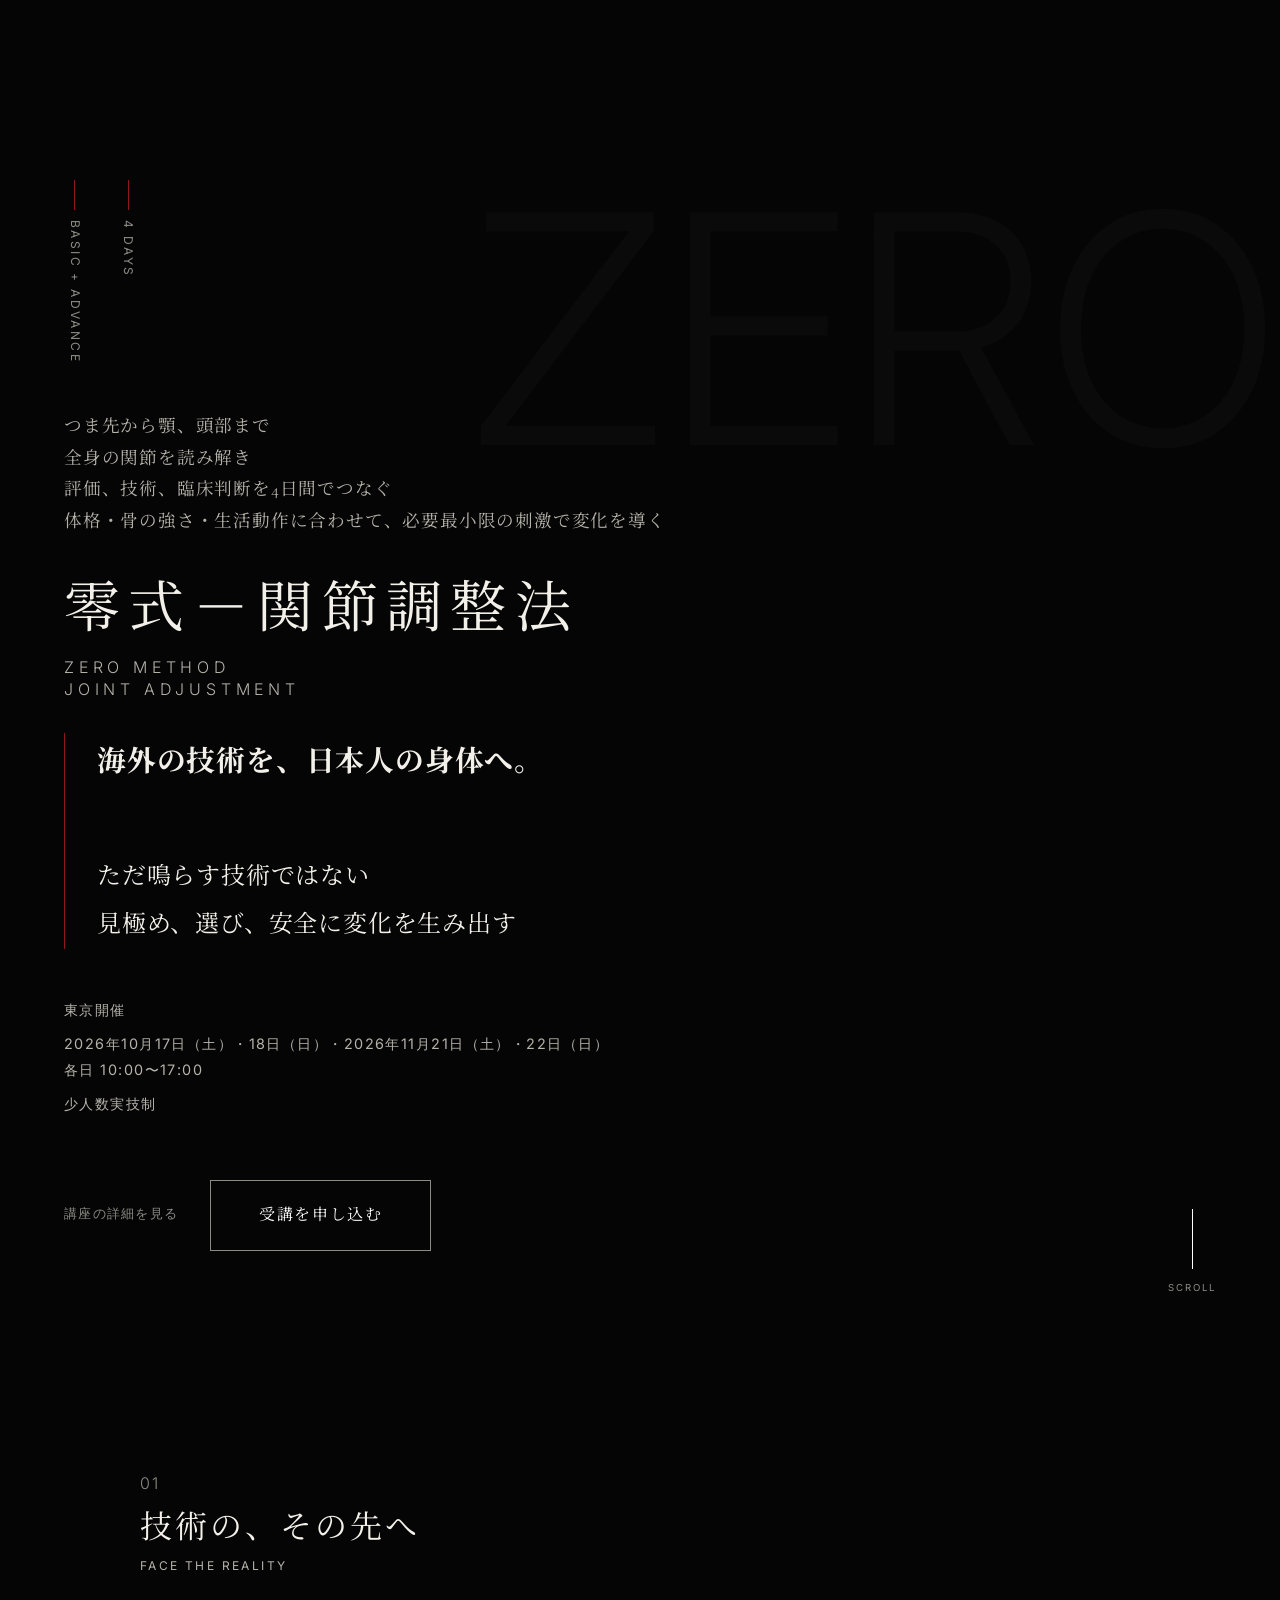
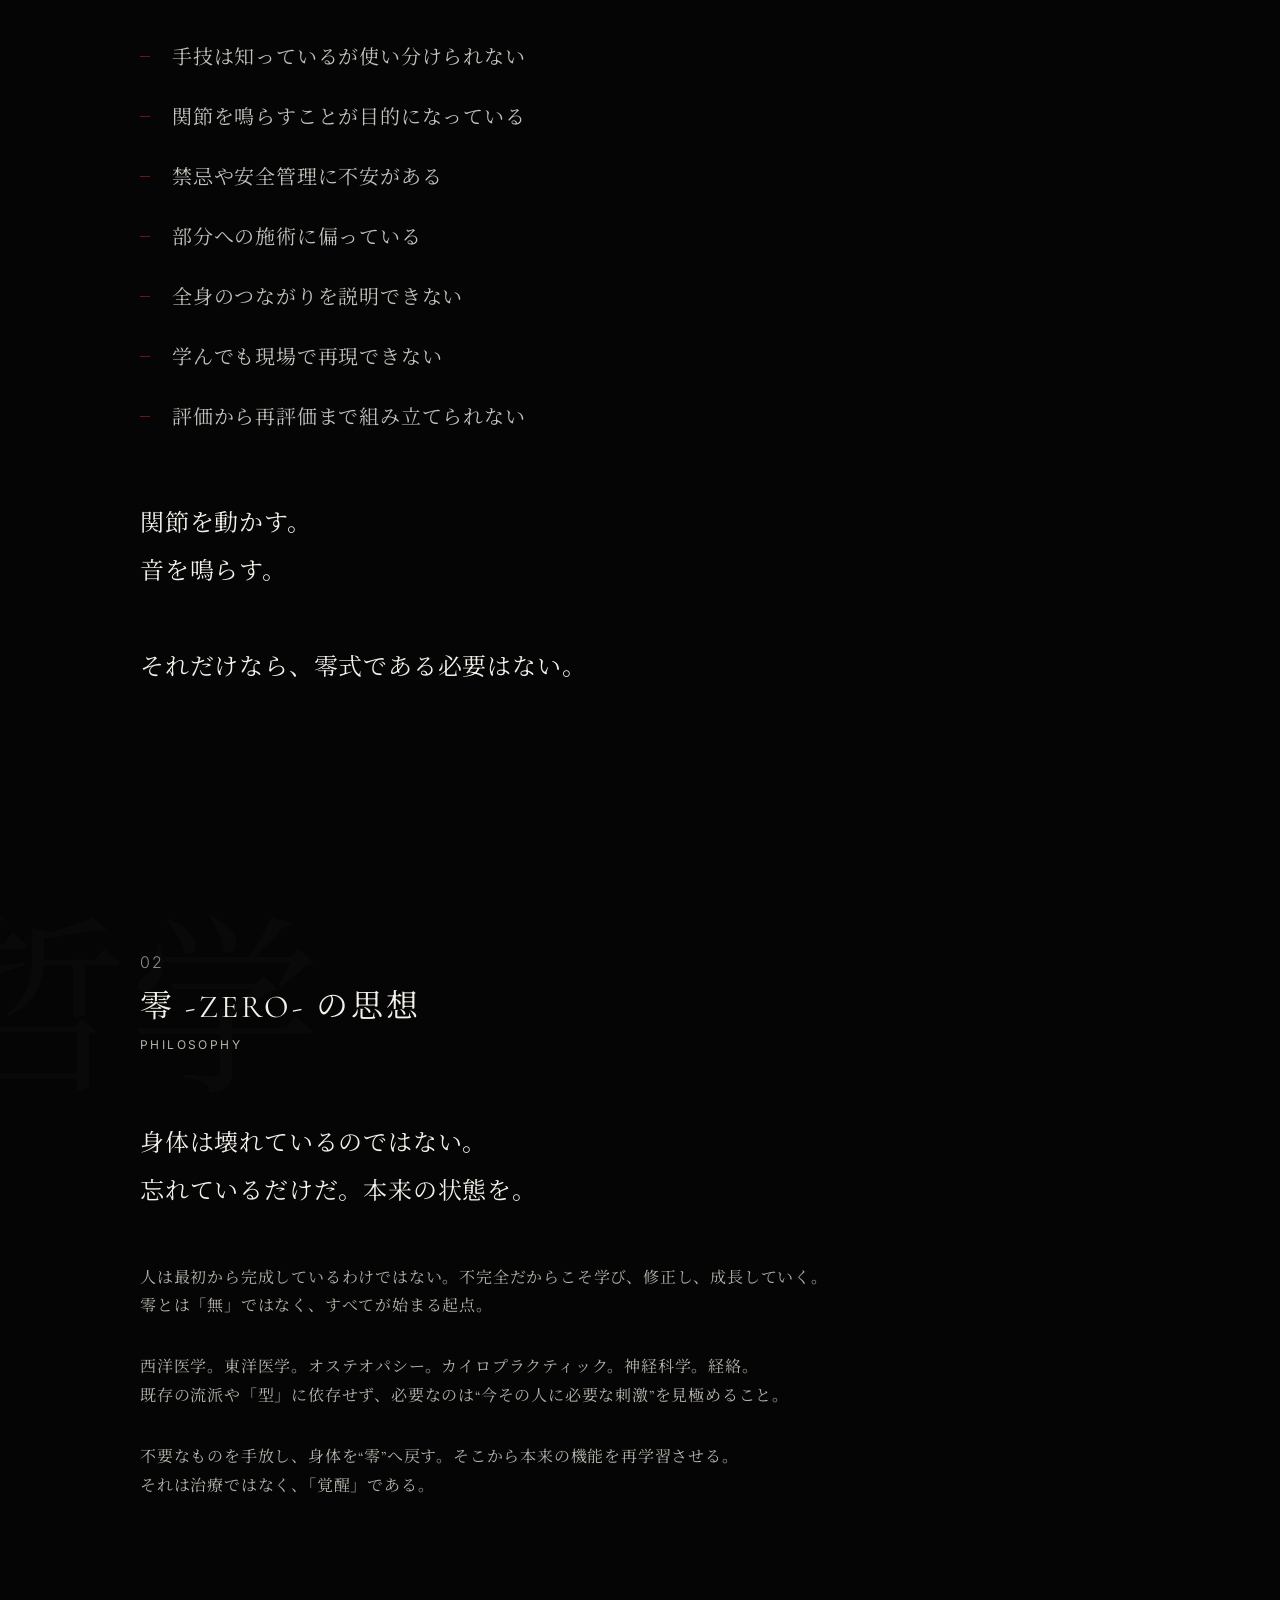
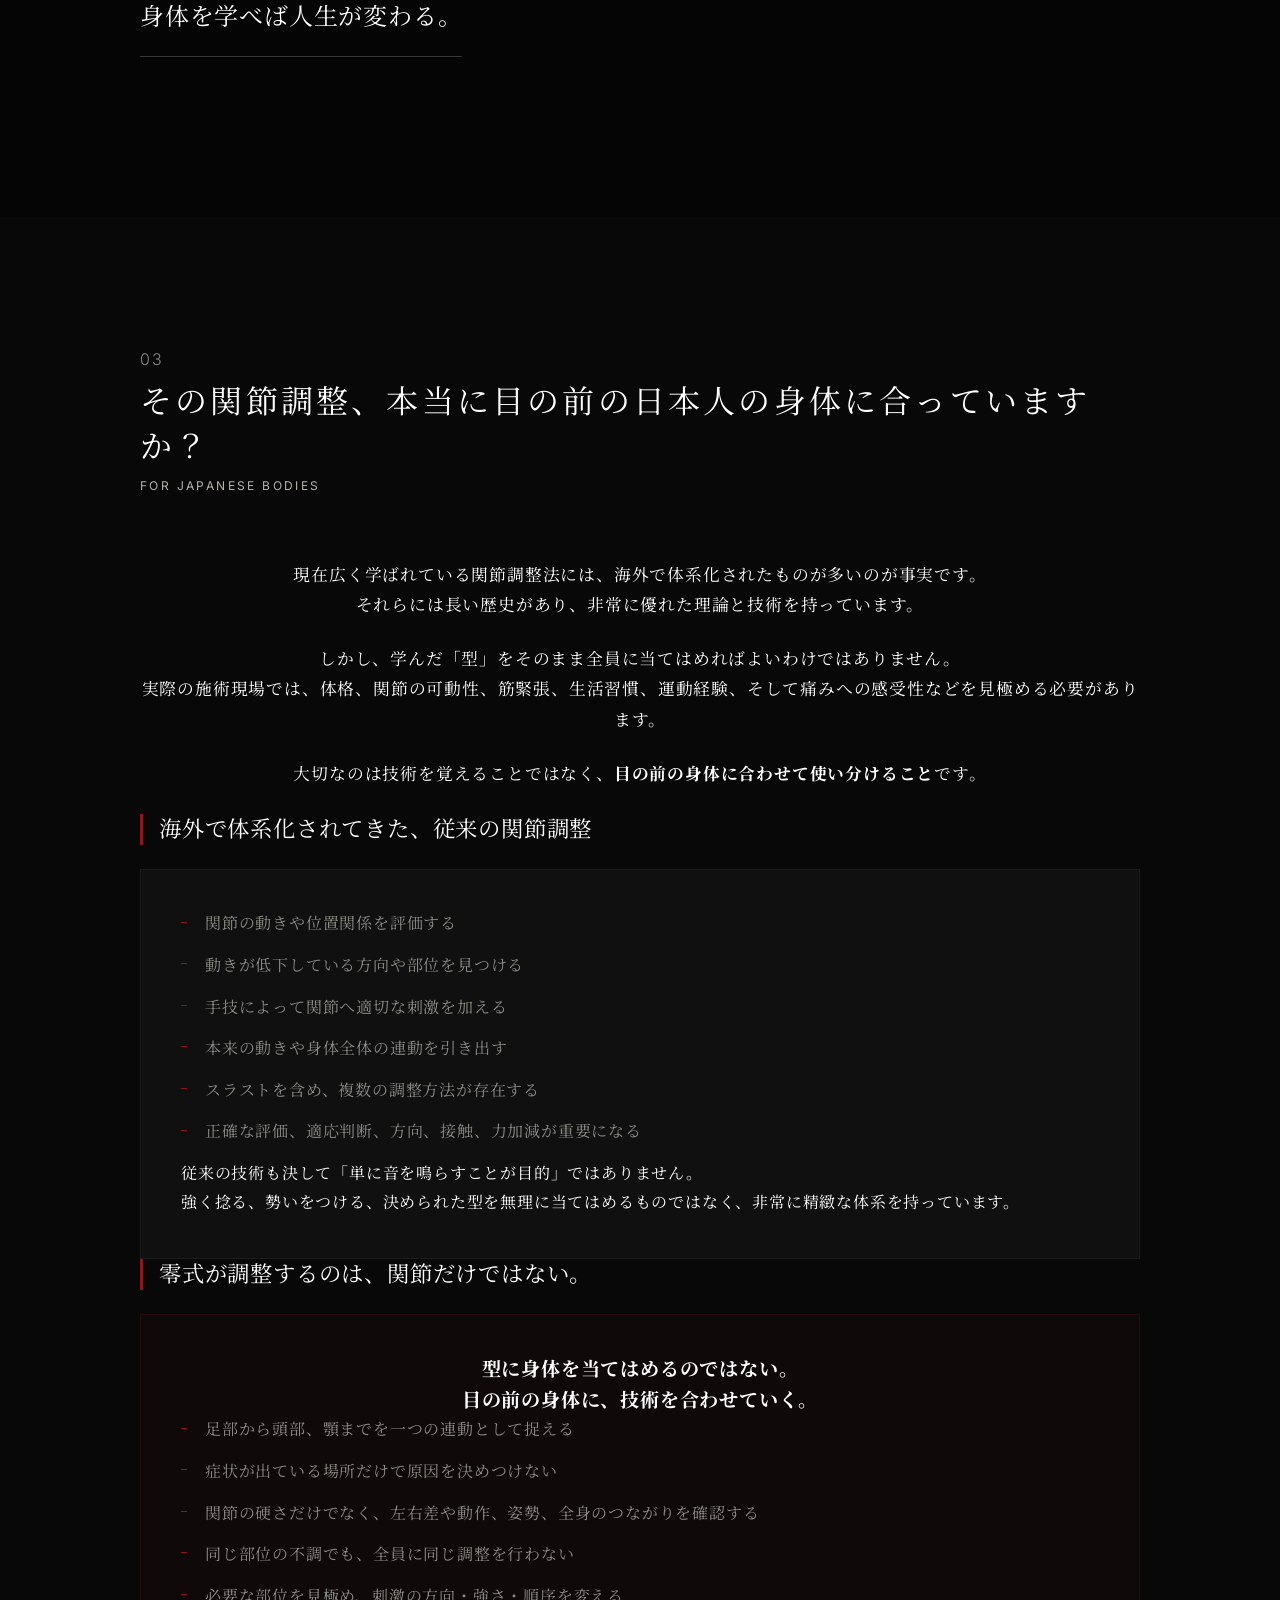
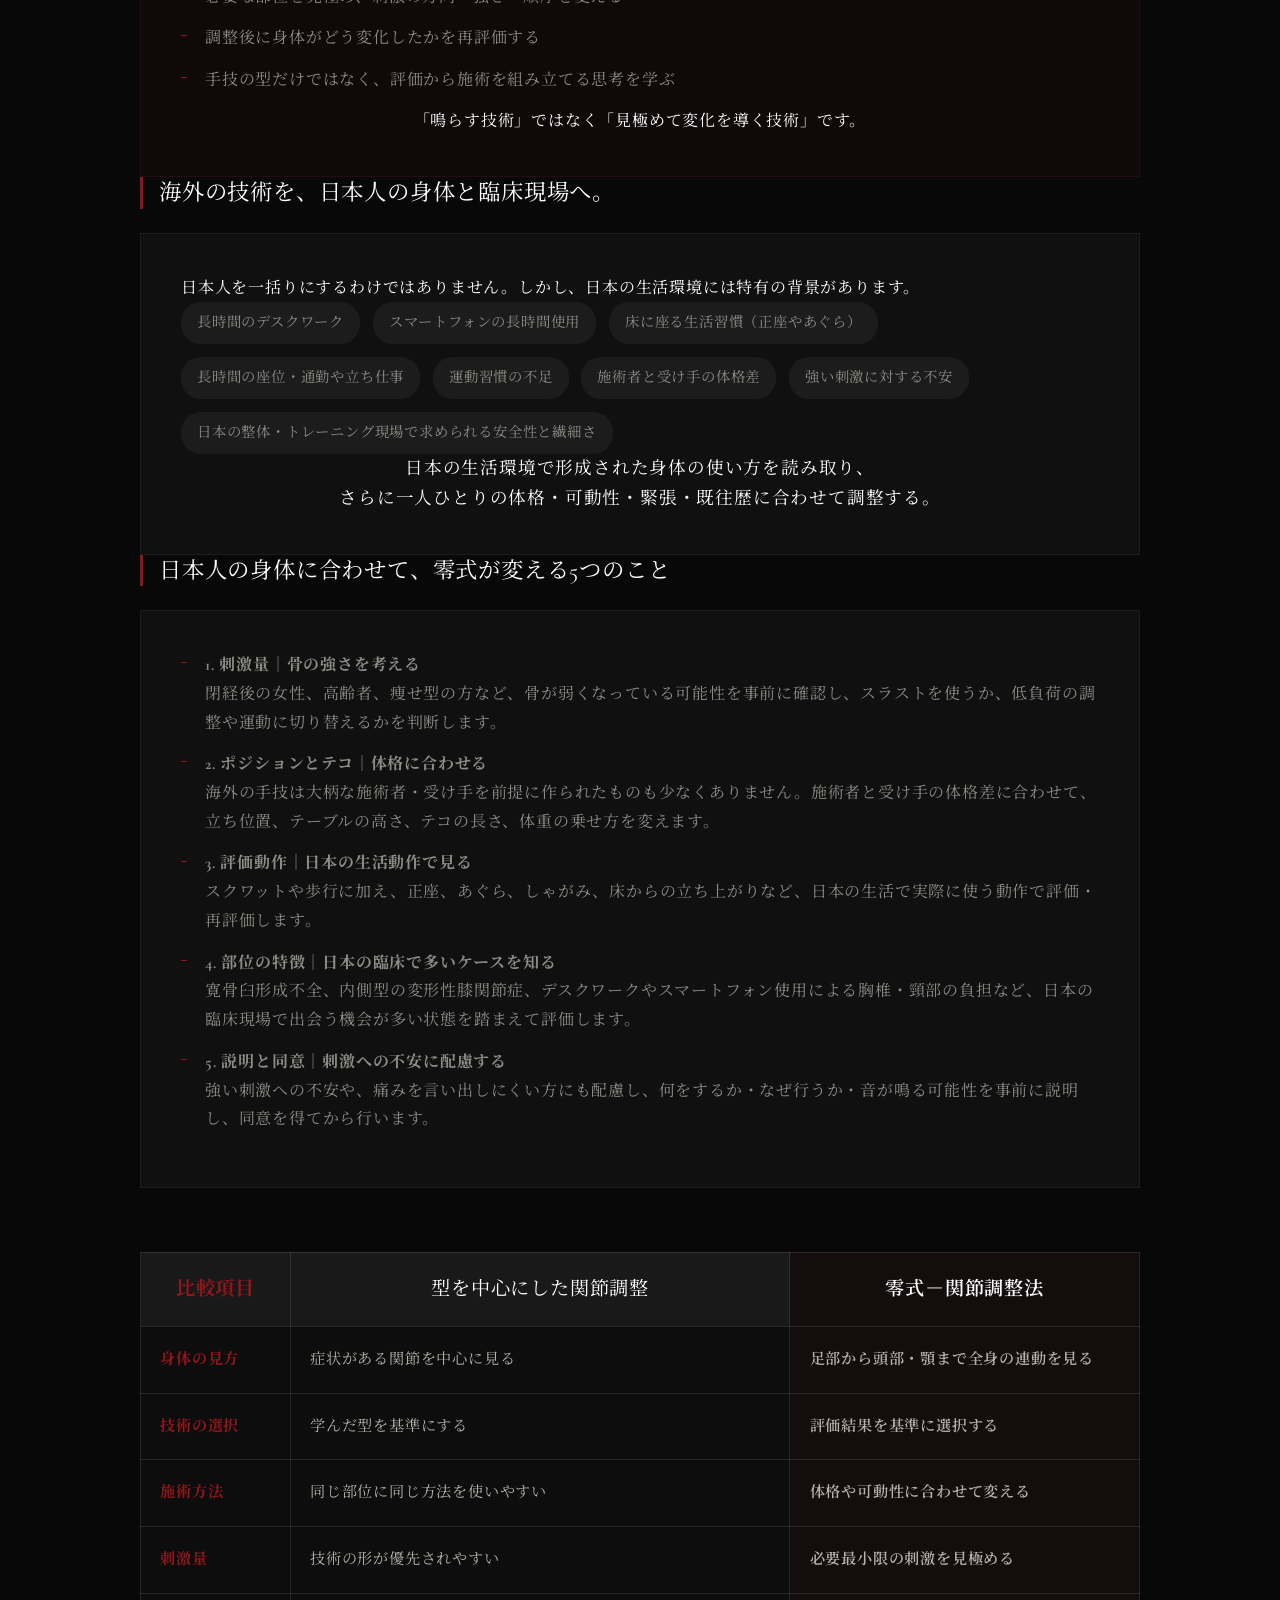
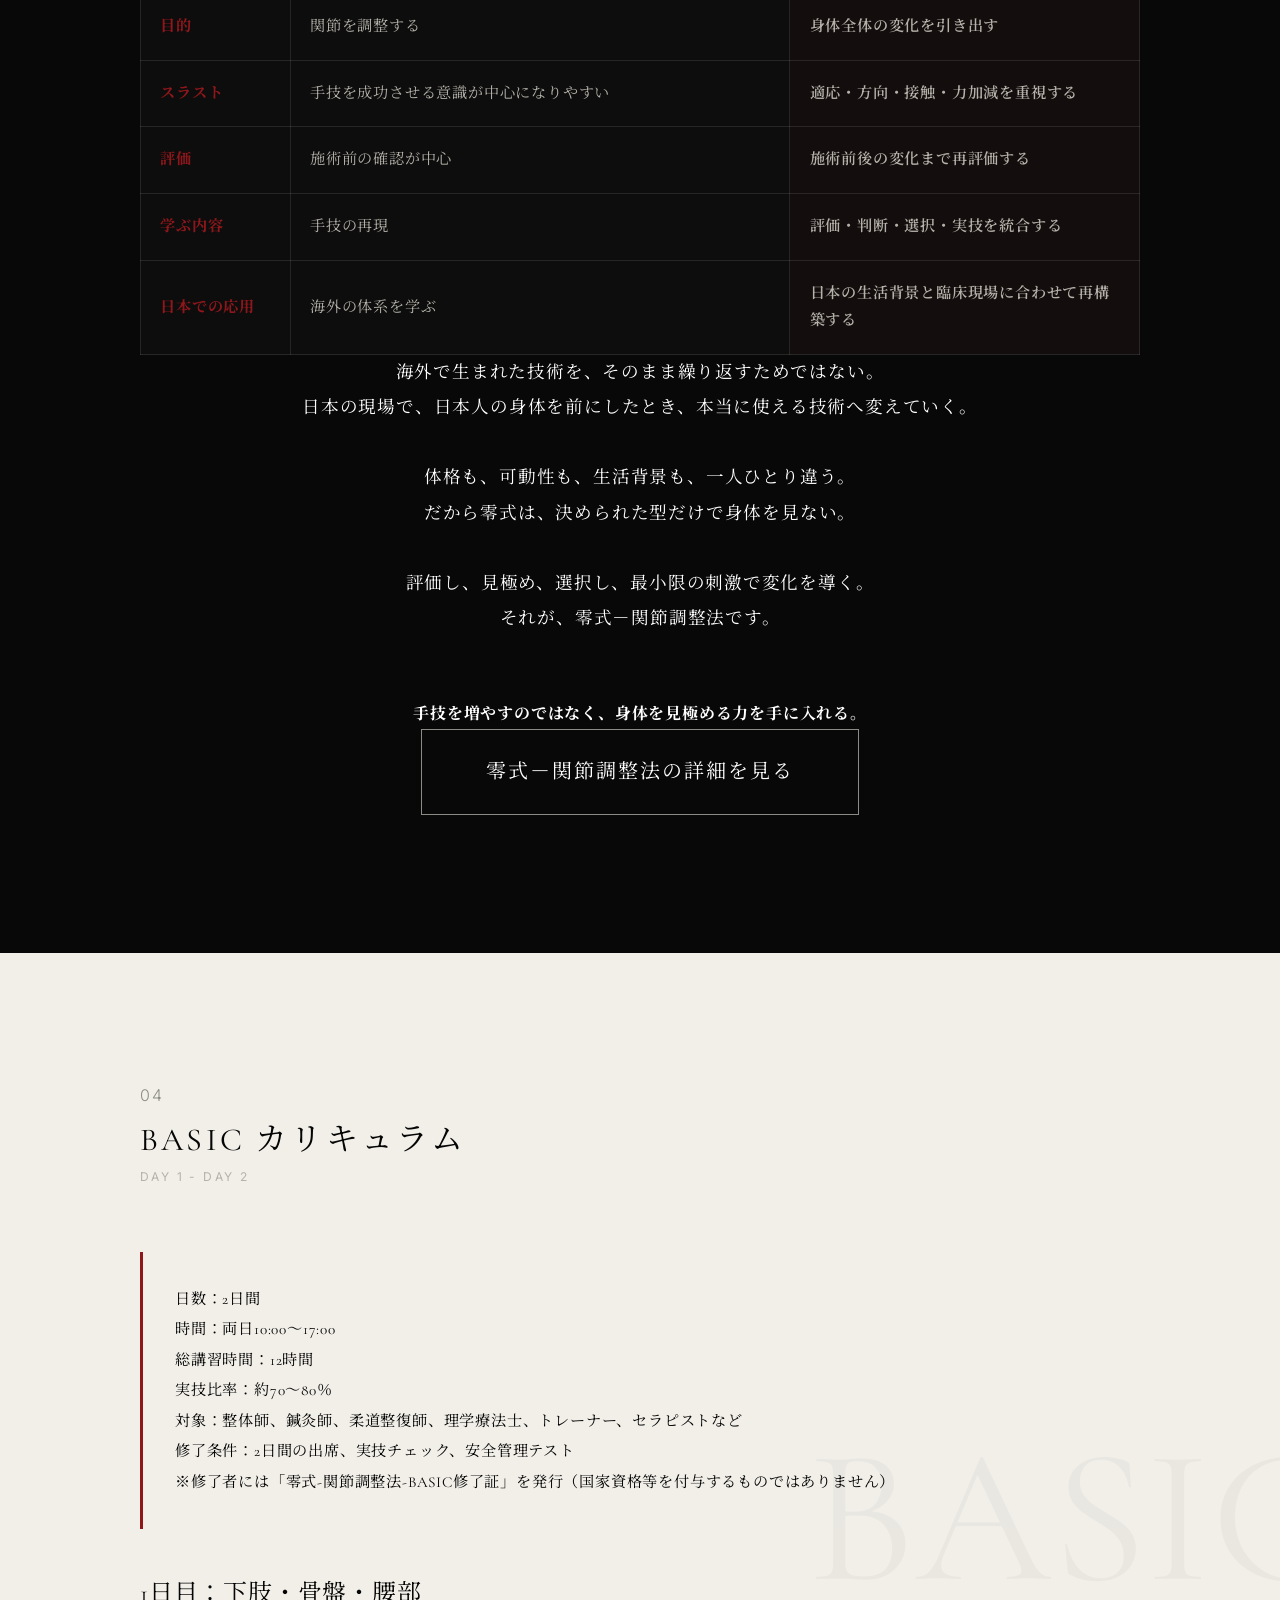
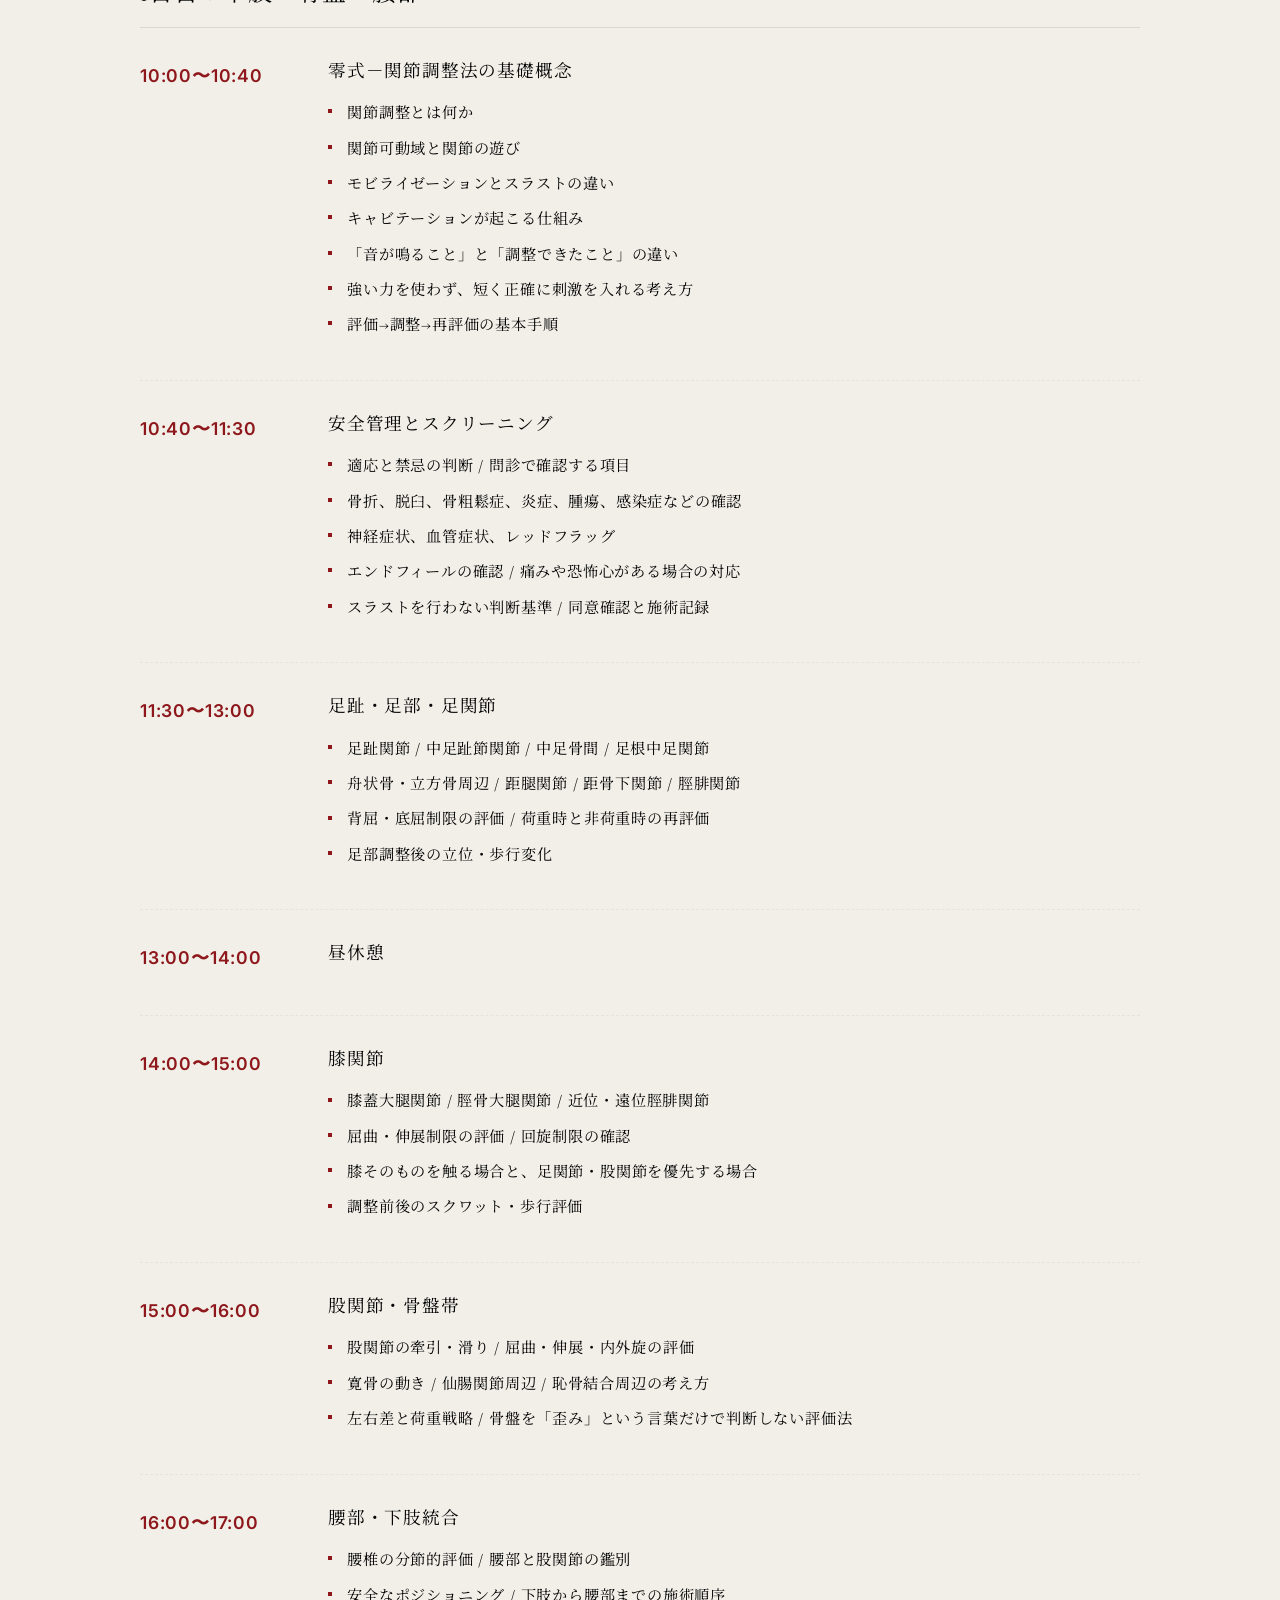
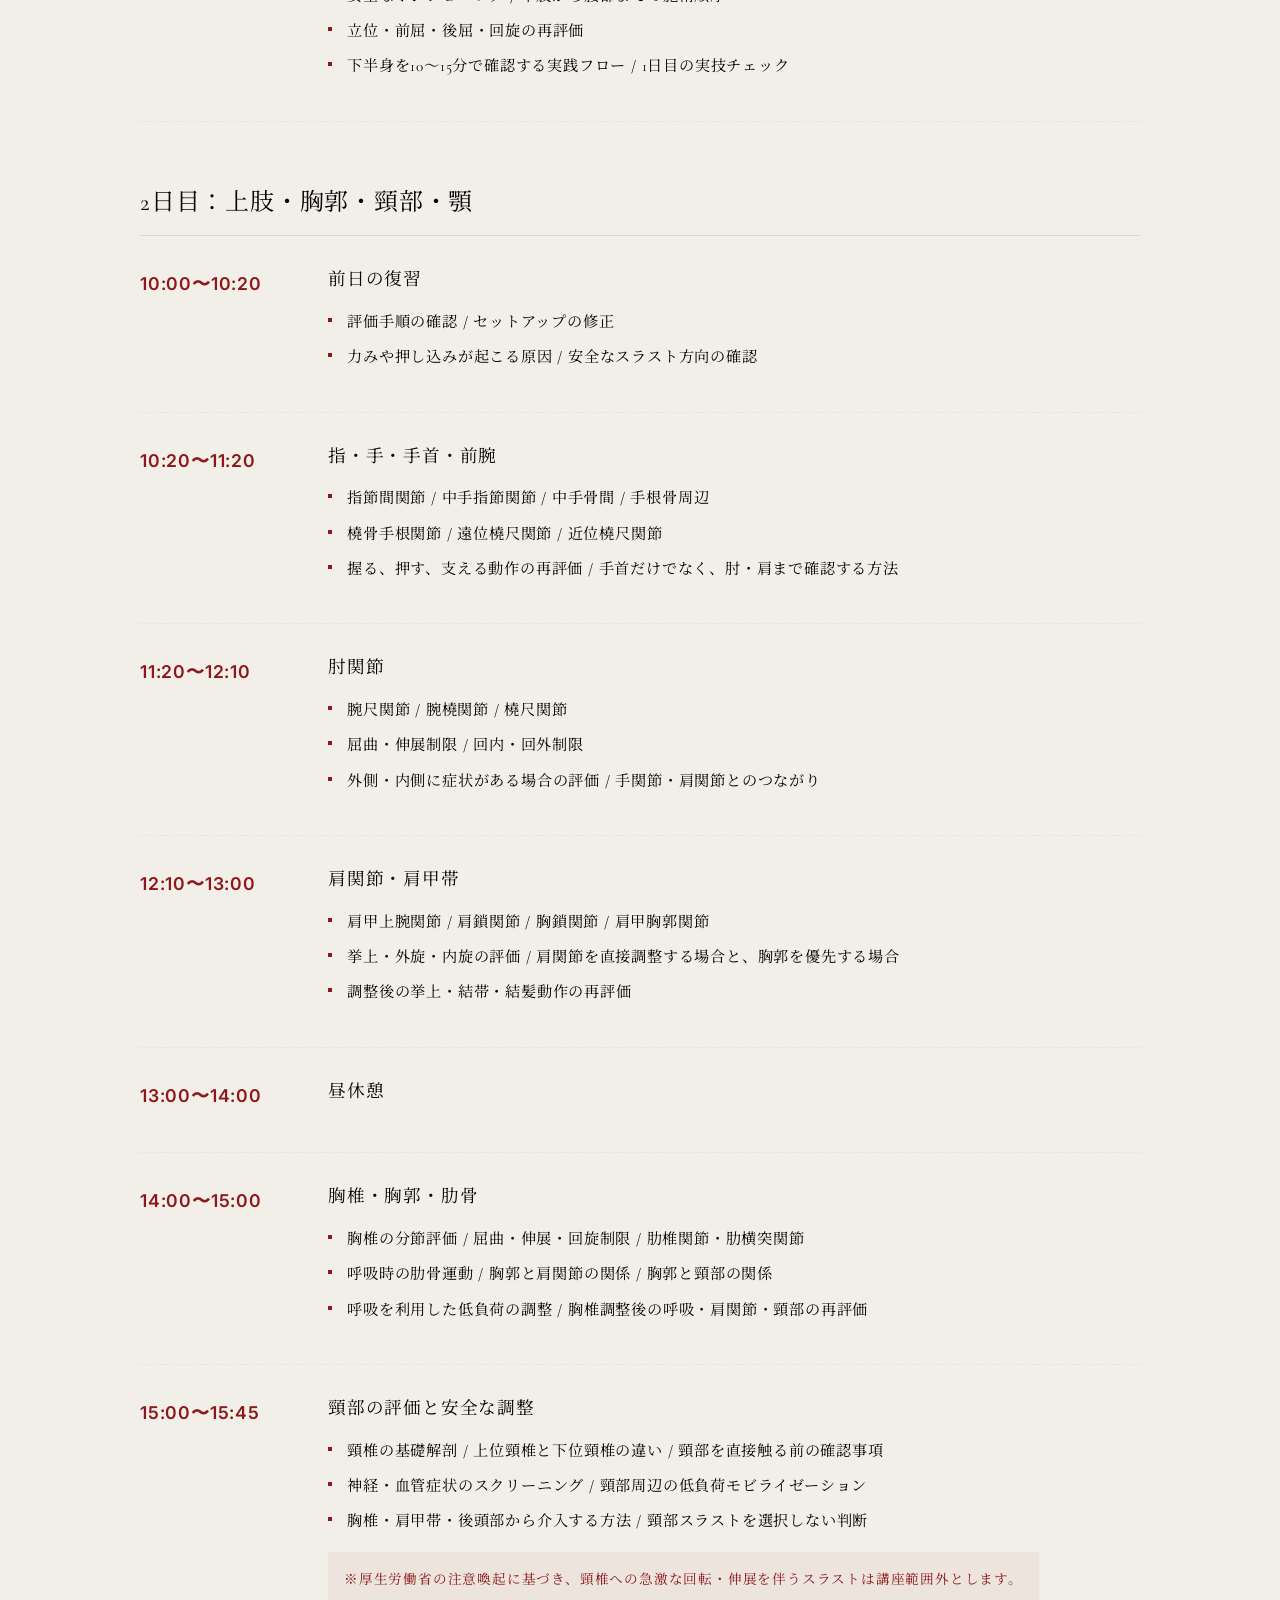
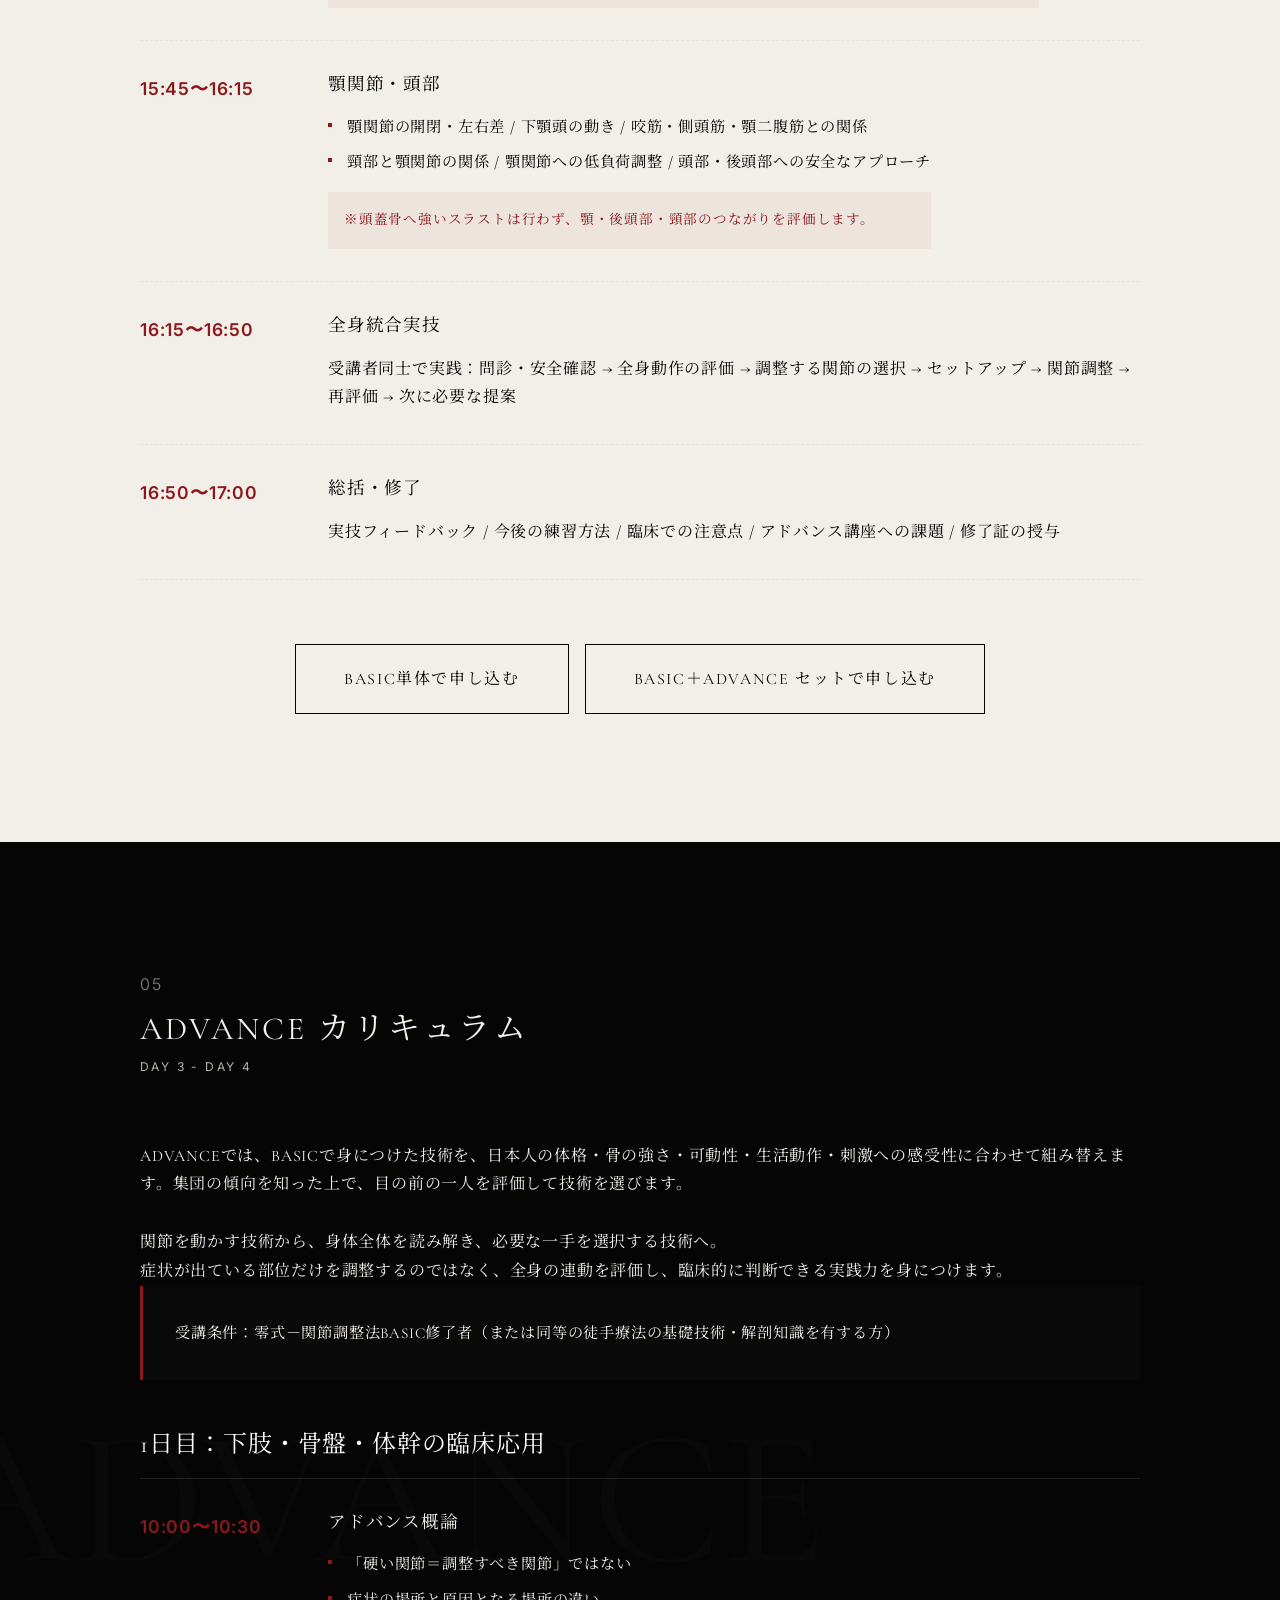
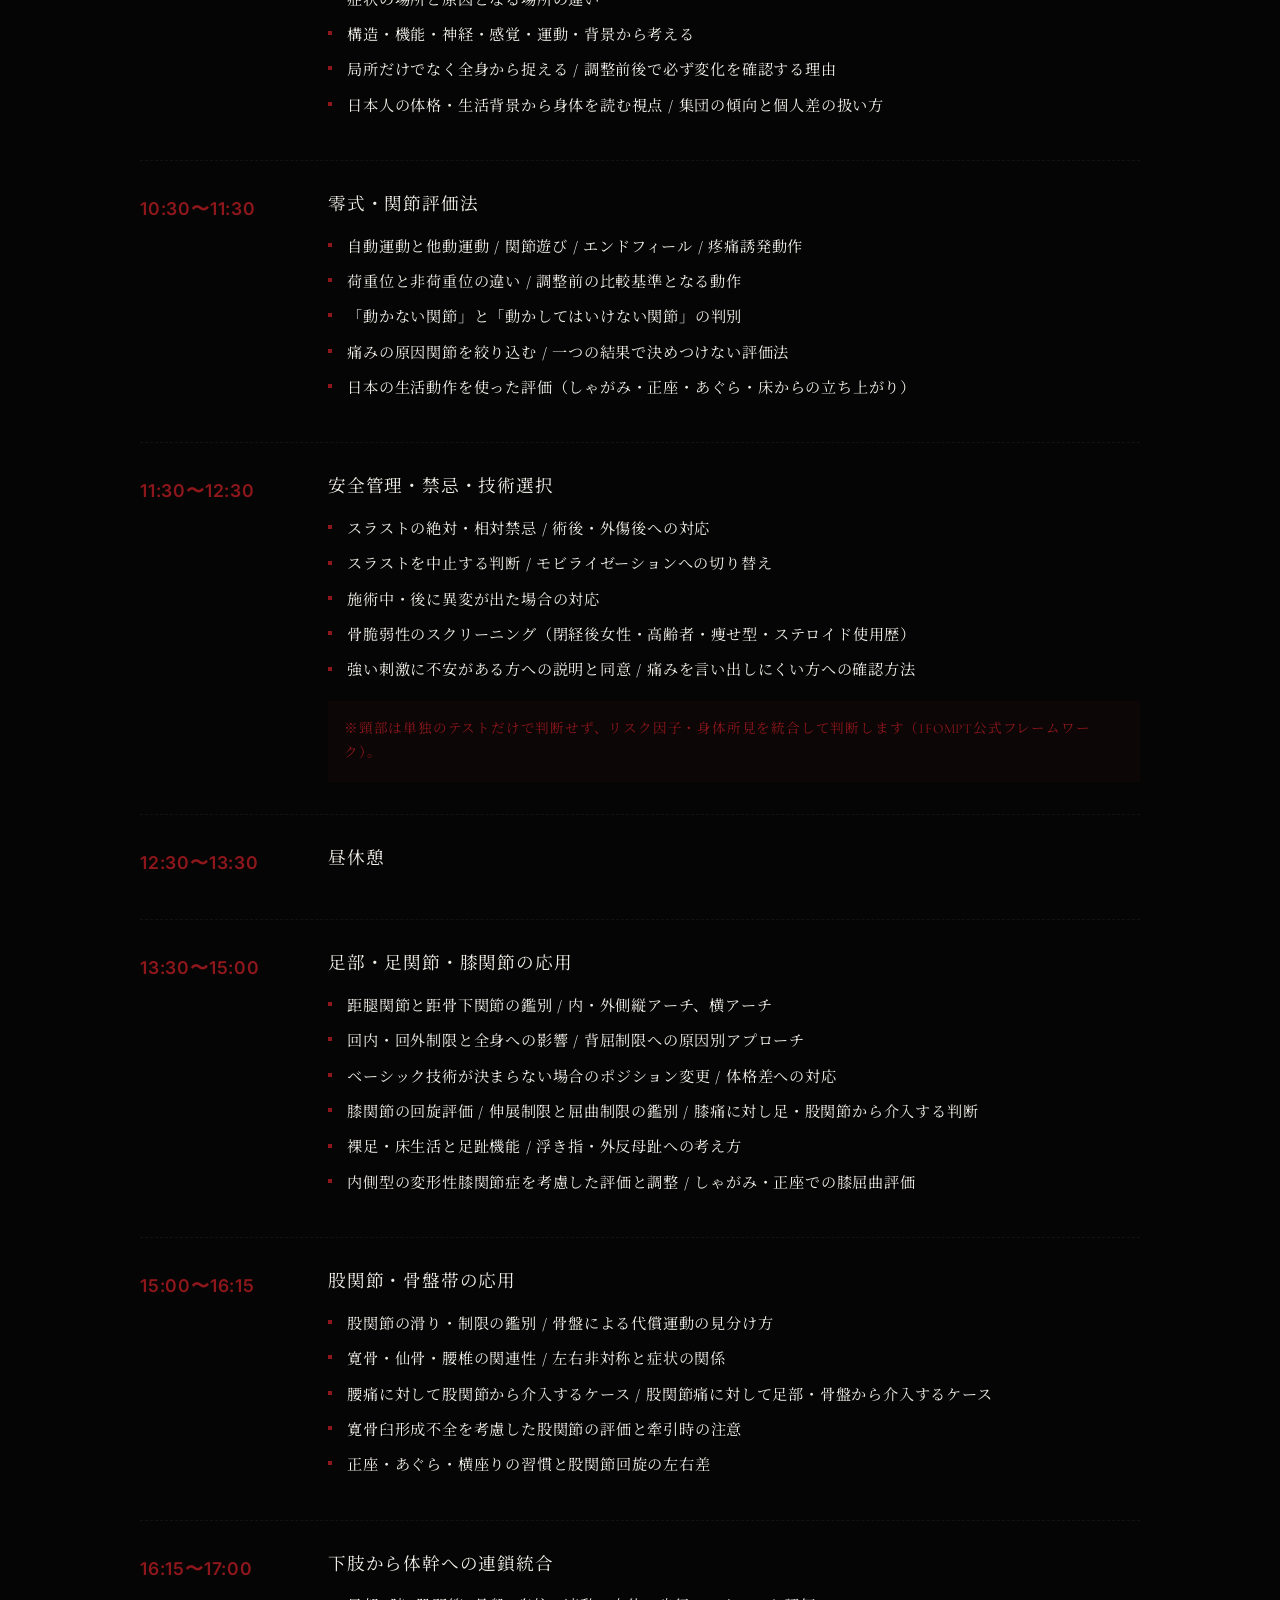
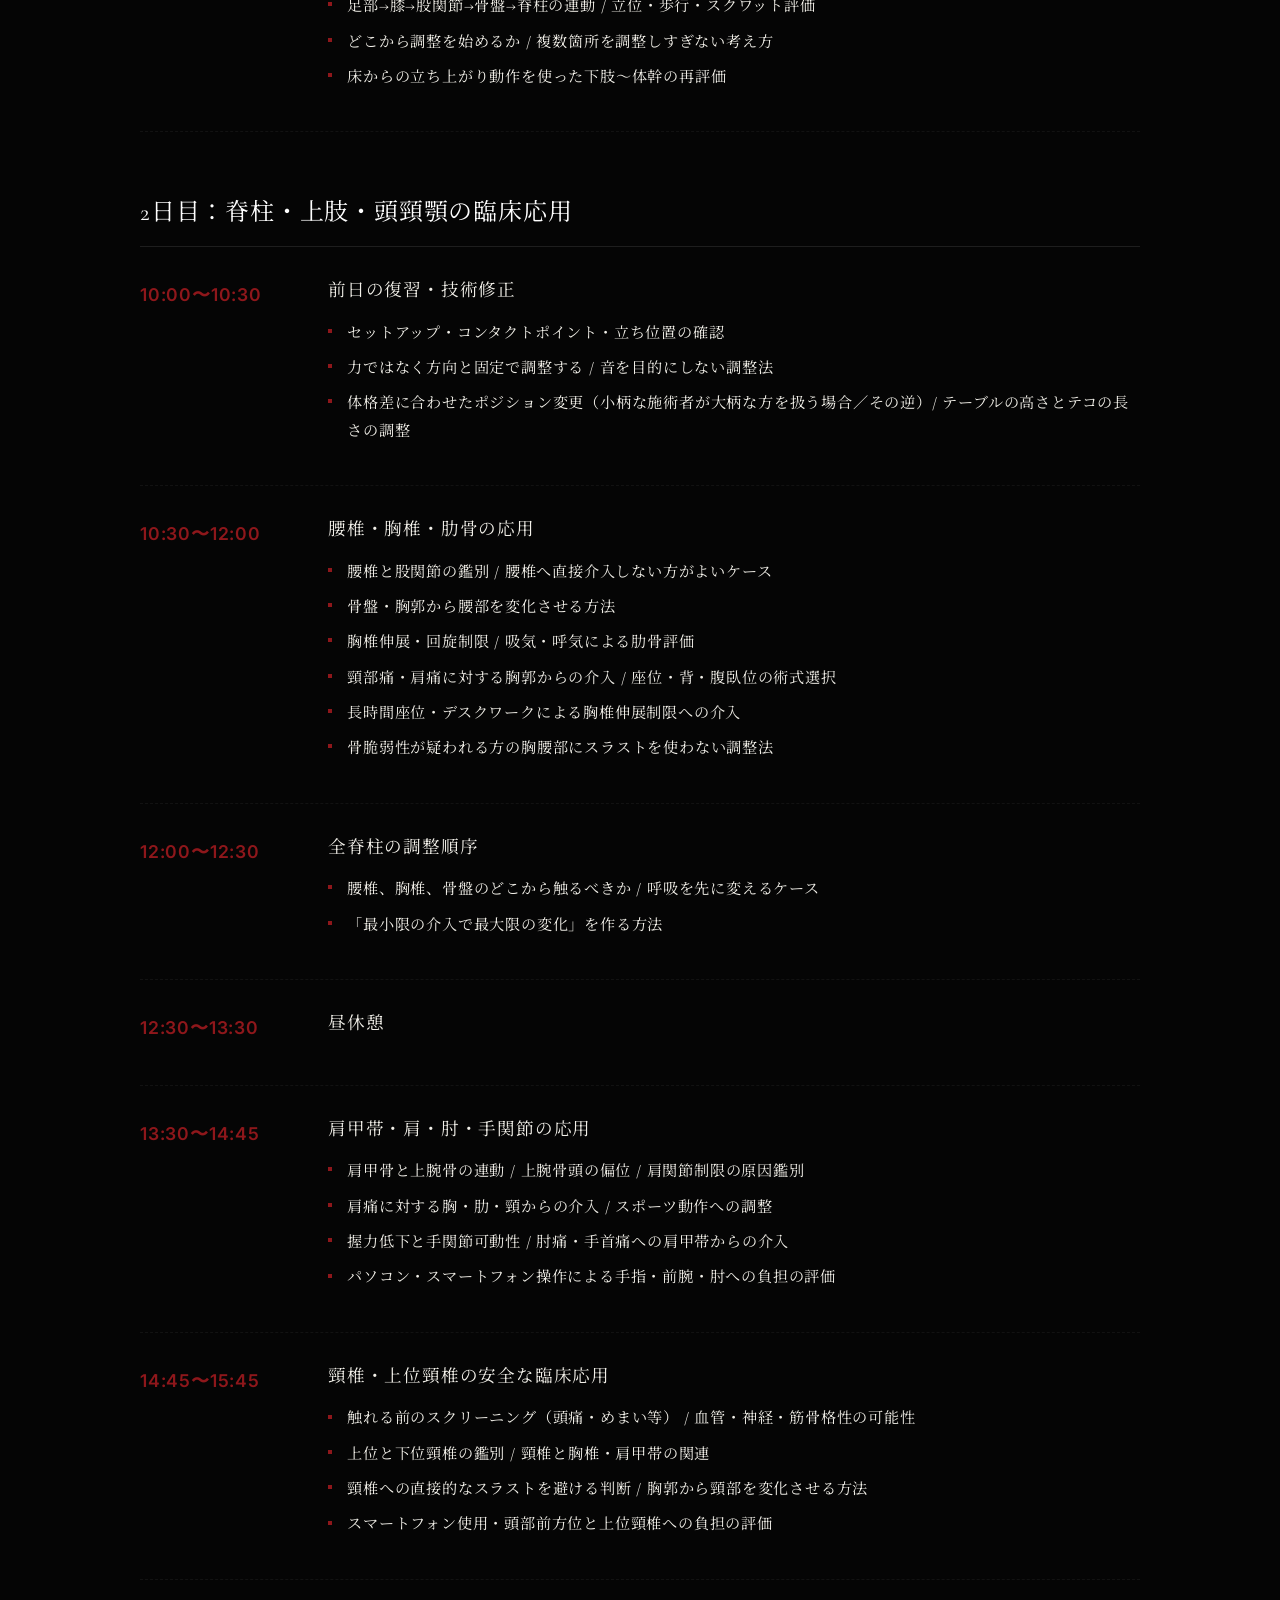
==== commit 585226b3: "Update LP: コンセプトの強化と各種セクションのアップデート" ====
--- a/index.html
+++ b/index.html
@@ -2,16 +2,16 @@
 <html lang="ja">
 <head>
     <meta charset="UTF-8">
-    <meta name="viewport" content="width=device-width, initial-scale=1.0, maximum-scale=1.0">
+    <meta name="viewport" content="width=device-width, initial-scale=1.0">
     <title>零式－関節調整法｜BASIC＋ADVANCE 全4日間</title>
-    <meta name="description" content="評価から技術選択、症例対応まで。つま先から顎、頭部まで全身の関節調整を体系的に学ぶ、零式－関節調整法BASIC＋ADVANCE全4日間講座。">
+    <meta name="description" content="海外で体系化された関節調整を、日本人の体格・骨の強さ・生活動作に合わせて再構築。評価から技術選択、症例対応まで全身の関節調整を学ぶ全4日間講座。">
     
     <!-- OGP Settings -->
     <meta property="og:title" content="零式－関節調整法｜BASIC＋ADVANCE 全4日間">
-    <meta property="og:description" content="評価から技術選択、症例対応まで。全身の関節調整を体系的に学ぶ全4日間講座。">
+    <meta property="og:description" content="海外で体系化された関節調整を、日本人の体格・骨の強さ・生活動作に合わせて再構築。評価から技術選択、症例対応まで全身の関節調整を学ぶ全4日間講座。">
     <meta property="og:type" content="website">
-    <meta property="og:url" content="">
-    <meta property="og:image" content="">
+    <meta property="og:url" content="<!-- 【要入力：サイトのURL】 -->">
+    <meta property="og:image" content="<!-- 【要入力：OGP画像URL】images/founder.jpg -->">
     <meta property="og:site_name" content="零 -ZERO-">
     <meta name="twitter:card" content="summary_large_image">
     
@@ -67,7 +67,7 @@
 
     <!-- Fixed Footer CTA (Mobile) -->
     <div class="fixed-cta-footer">
-        <a href="#cta" class="apply-btn apply-btn--fixed">受講申込みはこちら</a>
+        <a href="pricing.html" class="apply-btn apply-btn--fixed">受講費用・申込み</a>
     </div>
 
     <main>
@@ -81,12 +81,13 @@
                 </div>
                 
                 <div class="hero-content">
-                    <p class="hero-subtitle">つま先から顎、頭部まで<br>全身の関節を読み解き<br>評価、技術、臨床判断を4日間でつなぐ</p>
+                    <p class="hero-subtitle">つま先から顎、頭部まで<br>全身の関節を読み解き<br>評価、技術、臨床判断を4日間でつなぐ<br>体格・骨の強さ・生活動作に合わせて、必要最小限の刺激で変化を導く</p>
                     <h1 class="hero-title">
                         <span class="title-jp">零式－関節調整法</span>
                         <span class="title-en">ZERO METHOD<br>JOINT ADJUSTMENT</span>
                     </h1>
                     <p class="hero-catchcopy">
+                        <span style="display:block; font-size:1.2em; font-weight:bold; margin-bottom:0.5em;">海外の技術を、日本人の身体へ。</span><br>
                         ただ鳴らす技術ではない<br>
                         見極め、選び、安全に変化を生み出す
                     </p>
@@ -168,8 +169,12 @@
             <div class="container">
                 
                 <!-- 1. 問題提起 -->
+                <div class="section-header">
+                    <span class="section-num">03</span>
+                    <h2 class="section-title">その関節調整、本当に目の前の日本人の身体に合っていますか？</h2>
+                    <p class="section-title-en">FOR JAPANESE BODIES</p>
+                </div>
                 <div class="diff-intro text-center">
-                    <h2 class="diff-intro-title mask-reveal"><span>その関節調整、本当に目の前の日本人の身体に合っていますか？</span></h2>
                     <div class="diff-intro-text fade-up-text">
                         <p>現在広く学ばれている関節調整法には、海外で体系化されたものが多いのが事実です。<br>それらには長い歴史があり、非常に優れた理論と技術を持っています。</p>
                         <p>しかし、学んだ「型」をそのまま全員に当てはめればよいわけではありません。<br>実際の施術現場では、体格、関節の可動性、筋緊張、生活習慣、運動経験、そして痛みへの感受性などを見極める必要があります。</p>
@@ -222,11 +227,40 @@
                             <li>床に座る生活習慣（正座やあぐら）</li>
                             <li>長時間の座位・通勤や立ち仕事</li>
                             <li>運動習慣の不足</li>
-                            <li>日本人施術者と受講者の体格差</li>
+                            <li>施術者と受け手の体格差</li>
                             <li>強い刺激に対する不安</li>
                             <li>日本の整体・トレーニング現場で求められる安全性と繊細さ</li>
                         </ul>
                         <p class="mt-6 diff-bold-text text-center">日本の生活環境で形成された身体の使い方を読み取り、<br>さらに一人ひとりの体格・可動性・緊張・既往歴に合わせて調整する。</p>
+                    </div>
+                </div>
+
+                <!-- 新規追加：日本人の身体に合わせて -->
+                <div class="diff-japanese-adapt mt-12 fade-up-text">
+                    <h3 class="diff-sub-title">日本人の身体に合わせて、零式が変える5つのこと</h3>
+                    <div class="diff-card">
+                        <ul class="diff-list">
+                            <li>
+                                <strong>1. 刺激量｜骨の強さを考える</strong><br>
+                                閉経後の女性、高齢者、痩せ型の方など、骨が弱くなっている可能性を事前に確認し、スラストを使うか、低負荷の調整や運動に切り替えるかを判断します。
+                            </li>
+                            <li class="mt-4">
+                                <strong>2. ポジションとテコ｜体格に合わせる</strong><br>
+                                海外の手技は大柄な施術者・受け手を前提に作られたものも少なくありません。施術者と受け手の体格差に合わせて、立ち位置、テーブルの高さ、テコの長さ、体重の乗せ方を変えます。
+                            </li>
+                            <li class="mt-4">
+                                <strong>3. 評価動作｜日本の生活動作で見る</strong><br>
+                                スクワットや歩行に加え、正座、あぐら、しゃがみ、床からの立ち上がりなど、日本の生活で実際に使う動作で評価・再評価します。
+                            </li>
+                            <li class="mt-4">
+                                <strong>4. 部位の特徴｜日本の臨床で多いケースを知る</strong><br>
+                                寛骨臼形成不全、内側型の変形性膝関節症、デスクワークやスマートフォン使用による胸椎・頸部の負担など、日本の臨床現場で出会う機会が多い状態を踏まえて評価します。
+                            </li>
+                            <li class="mt-4">
+                                <strong>5. 説明と同意｜刺激への不安に配慮する</strong><br>
+                                強い刺激への不安や、痛みを言い出しにくい方にも配慮し、何をするか・なぜ行うか・音が鳴る可能性を事前に説明し、同意を得てから行います。
+                            </li>
+                        </ul>
                     </div>
                 </div>
 
@@ -518,8 +552,8 @@
                 </div>
 
                 <div class="text-center mt-8 cta-group">
-                    <a href="#" class="apply-btn dynamic-application-basic">BASIC単体で申し込む</a>
-                    <a href="#" class="apply-btn dynamic-application-set">BASIC＋ADVANCE セットで申し込む</a>
+                    <a href="<!-- 【要入力：申込URL】 -->#" class="apply-btn dynamic-application-basic">BASIC単体で申し込む</a>
+                    <a href="<!-- 【要入力：申込URL】 -->#" class="apply-btn dynamic-application-set">BASIC＋ADVANCE セットで申し込む</a>
                 </div>
             </div>
         </section>
@@ -535,6 +569,7 @@
                 </div>
                 
                 <p class="curriculum-intro">
+                    ADVANCEでは、BASICで身につけた技術を、日本人の体格・骨の強さ・可動性・生活動作・刺激への感受性に合わせて組み替えます。集団の傾向を知った上で、目の前の一人を評価して技術を選びます。<br><br>
                     関節を動かす技術から、身体全体を読み解き、必要な一手を選択する技術へ。<br>
                     症状が出ている部位だけを調整するのではなく、全身の連動を評価し、臨床的に判断できる実践力を身につけます。
                 </p>
@@ -555,6 +590,7 @@
                                 <li>症状の場所と原因となる場所の違い</li>
                                 <li>構造・機能・神経・感覚・運動・背景から考える</li>
                                 <li>局所だけでなく全身から捉える / 調整前後で必ず変化を確認する理由</li>
+                                <li>日本人の体格・生活背景から身体を読む視点 / 集団の傾向と個人差の扱い方</li>
                             </ul>
                         </div>
                     </div>
@@ -568,6 +604,7 @@
                                 <li>荷重位と非荷重位の違い / 調整前の比較基準となる動作</li>
                                 <li>「動かない関節」と「動かしてはいけない関節」の判別</li>
                                 <li>痛みの原因関節を絞り込む / 一つの結果で決めつけない評価法</li>
+                                <li>日本の生活動作を使った評価（しゃがみ・正座・あぐら・床からの立ち上がり）</li>
                             </ul>
                         </div>
                     </div>
@@ -580,6 +617,8 @@
                                 <li>スラストの絶対・相対禁忌 / 術後・外傷後への対応</li>
                                 <li>スラストを中止する判断 / モビライゼーションへの切り替え</li>
                                 <li>施術中・後に異変が出た場合の対応</li>
+                                <li>骨脆弱性のスクリーニング（閉経後女性・高齢者・痩せ型・ステロイド使用歴）</li>
+                                <li>強い刺激に不安がある方への説明と同意 / 痛みを言い出しにくい方への確認方法</li>
                             </ul>
                             <p class="timeline-note">※頸部は単独のテストだけで判断せず、リスク因子・身体所見を統合して判断します（IFOMPT公式フレームワーク）。</p>
                         </div>
@@ -596,6 +635,8 @@
                                 <li>回内・回外制限と全身への影響 / 背屈制限への原因別アプローチ</li>
                                 <li>ベーシック技術が決まらない場合のポジション変更 / 体格差への対応</li>
                                 <li>膝関節の回旋評価 / 伸展制限と屈曲制限の鑑別 / 膝痛に対し足・股関節から介入する判断</li>
+                                <li>裸足・床生活と足趾機能 / 浮き指・外反母趾への考え方</li>
+                                <li>内側型の変形性膝関節症を考慮した評価と調整 / しゃがみ・正座での膝屈曲評価</li>
                             </ul>
                         </div>
                     </div>
@@ -608,6 +649,8 @@
                                 <li>股関節の滑り・制限の鑑別 / 骨盤による代償運動の見分け方</li>
                                 <li>寛骨・仙骨・腰椎の関連性 / 左右非対称と症状の関係</li>
                                 <li>腰痛に対して股関節から介入するケース / 股関節痛に対して足部・骨盤から介入するケース</li>
+                                <li>寛骨臼形成不全を考慮した股関節の評価と牽引時の注意</li>
+                                <li>正座・あぐら・横座りの習慣と股関節回旋の左右差</li>
                             </ul>
                         </div>
                     </div>
@@ -619,6 +662,7 @@
                             <ul>
                                 <li>足部→膝→股関節→骨盤→脊柱の連動 / 立位・歩行・スクワット評価</li>
                                 <li>どこから調整を始めるか / 複数箇所を調整しすぎない考え方</li>
+                                <li>床からの立ち上がり動作を使った下肢〜体幹の再評価</li>
                             </ul>
                         </div>
                     </div>
@@ -632,6 +676,7 @@
                             <ul>
                                 <li>セットアップ・コンタクトポイント・立ち位置の確認</li>
                                 <li>力ではなく方向と固定で調整する / 音を目的にしない調整法</li>
+                                <li>体格差に合わせたポジション変更（小柄な施術者が大柄な方を扱う場合／その逆）/ テーブルの高さとテコの長さの調整</li>
                             </ul>
                         </div>
                     </div>
@@ -645,6 +690,8 @@
                                 <li>骨盤・胸郭から腰部を変化させる方法</li>
                                 <li>胸椎伸展・回旋制限 / 吸気・呼気による肋骨評価</li>
                                 <li>頸部痛・肩痛に対する胸郭からの介入 / 座位・背・腹臥位の術式選択</li>
+                                <li>長時間座位・デスクワークによる胸椎伸展制限への介入</li>
+                                <li>骨脆弱性が疑われる方の胸腰部にスラストを使わない調整法</li>
                             </ul>
                         </div>
                     </div>
@@ -670,6 +717,7 @@
                                 <li>肩甲骨と上腕骨の連動 / 上腕骨頭の偏位 / 肩関節制限の原因鑑別</li>
                                 <li>肩痛に対する胸・肋・頸からの介入 / スポーツ動作への調整</li>
                                 <li>握力低下と手関節可動性 / 肘痛・手首痛への肩甲帯からの介入</li>
+                                <li>パソコン・スマートフォン操作による手指・前腕・肘への負担の評価</li>
                             </ul>
                         </div>
                     </div>
@@ -682,6 +730,7 @@
                                 <li>触れる前のスクリーニング（頭痛・めまい等） / 血管・神経・筋骨格性の可能性</li>
                                 <li>上位と下位頸椎の鑑別 / 頸椎と胸椎・肩甲帯の関連</li>
                                 <li>頸椎への直接的なスラストを避ける判断 / 胸郭から頸部を変化させる方法</li>
+                                <li>スマートフォン使用・頭部前方位と上位頸椎への負担の評価</li>
                             </ul>
                         </div>
                     </div>
@@ -693,6 +742,7 @@
                             <ul>
                                 <li>顎関節の偏位評価 / 下顎骨と側頭骨の関係 / 顎関節と上位頸椎の関連</li>
                                 <li>食いしばり・開口制限への考え方 / 顎→頸椎→胸郭の連動</li>
+                                <li>食いしばり・歯ぎしりと日中の姿勢・作業習慣の関係</li>
                             </ul>
                         </div>
                     </div>
@@ -702,6 +752,7 @@
                         <div class="timeline-content">
                             <h4>総合ケーススタディ</h4>
                             <p>（例）足関節背屈制限を伴う膝痛、胸椎制限を伴う肩痛、全身に複数の制限があるケース等<br>
+                            （日本の臨床で多い例）デスクワークによる肩・頸部痛、床からの立ち上がりが困難な膝痛、骨粗鬆症リスクがある方の腰背部痛でスラストを使わず改善を図るケース<br>
                             実践：問診・リスク確認 → 原因候補の絞り込み → 最初の介入 → 再評価 → 次の介入または運動療法</p>
                         </div>
                     </div>
@@ -732,13 +783,14 @@
                             <tr><td>技術の成功を目指す</td><td>臨床結果と安全性を重視する</td></tr>
                             <tr><td>調整できるようになる</td><td>調整しない判断もできる</td></tr>
                             <tr><td>手技中心</td><td>評価・推論・再評価中心</td></tr>
+                            <tr><td>基本の型を正確に覚える</td><td>日本人の体格・骨の強さ・生活動作に合わせて組み替える</td></tr>
                         </tbody>
                     </table>
                 </div>
 
                 <div class="text-center mt-8 cta-group">
-                    <a href="#" class="apply-btn dynamic-application-advance">ADVANCE単体で申し込む<br><span style="font-size: 0.75rem; letter-spacing: 0.05em;">（※過去にBASICを受講済の方）</span></a>
-                    <a href="#" class="apply-btn dynamic-application-set">BASIC＋ADVANCE セットで申し込む</a>
+                    <a href="<!-- 【要入力：申込URL】 -->#" class="apply-btn dynamic-application-advance">ADVANCE単体で申し込む<br><span style="font-size: 0.75rem; letter-spacing: 0.05em;">（※過去にBASICを受講済の方）</span></a>
+                    <a href="<!-- 【要入力：申込URL】 -->#" class="apply-btn dynamic-application-set">BASIC＋ADVANCE セットで申し込む</a>
                 </div>
             </div>
         </section>
@@ -759,40 +811,77 @@
                     <div class="step-item">
                         <span class="step-label">STEP 1</span>
                         <h4>知る</h4>
+                        <p style="font-size: 0.85rem; margin-top:0.5rem;">関節の構造・動き・禁忌を、技術を使う根拠として理解する</p>
                     </div>
                     <div class="step-item">
                         <span class="step-label">STEP 2</span>
                         <h4>触れる</h4>
+                        <p style="font-size: 0.85rem; margin-top:0.5rem;">骨指標と関節の遊びを、正確に触って感じ取る</p>
                     </div>
                     <div class="step-item">
                         <span class="step-label">STEP 3</span>
                         <h4>安全に行う</h4>
+                        <p style="font-size: 0.85rem; margin-top:0.5rem;">スクリーニングと同意を経て、必要最小限の刺激で調整する</p>
                     </div>
                     <div class="step-item highlight-step">
                         <span class="step-label">STEP 4</span>
                         <h4>評価する</h4>
+                        <p style="font-size: 0.85rem; margin-top:0.5rem;">日本の生活動作も使い、調整前の基準をつくる</p>
                     </div>
                     <div class="step-item highlight-step">
                         <span class="step-label">STEP 5</span>
                         <h4>選択する</h4>
+                        <p style="font-size: 0.85rem; margin-top:0.5rem;">体格・骨の強さ・症状に合わせて、触る関節と技術を選ぶ</p>
                     </div>
                     <div class="step-item highlight-step">
                         <span class="step-label">STEP 6</span>
                         <h4>組み合わせる</h4>
+                        <p style="font-size: 0.85rem; margin-top:0.5rem;">全身の連動から、調整の順序と運動を組み立てる</p>
                     </div>
                     <div class="step-item highlight-step">
                         <span class="step-label">STEP 7</span>
                         <h4>再評価する</h4>
-                    </div>
-                </div>
-            </div>
-        </section>
-
-        <!-- Section 9: Instructor -->
+                        <p style="font-size: 0.85rem; margin-top:0.5rem;">同じ条件で変化を確認し、次の一手を決める</p>
+                    </div>
+                </div>
+            </div>
+        </section>
+
+        <!-- Section 7: Target Audience (New) -->
+        <section class="target-section reveal light-section" id="target">
+            <div class="container">
+                <div class="section-header">
+                    <span class="section-num">07</span>
+                    <h2 class="section-title">こんな方におすすめ／おすすめしない方</h2>
+                    <p class="section-title-en">TARGET AUDIENCE</p>
+                </div>
+                
+                <div class="diff-card highlight-card mt-8">
+                    <h3 class="diff-sub-title text-accent">おすすめの方</h3>
+                    <ul class="diff-list mt-4">
+                        <li>海外の関節調整を学んだが、日本人のクライアントにそのまま使いにくいと感じている方</li>
+                        <li>小柄な体格で、大柄な方への手技に苦労している方</li>
+                        <li>高齢者や女性のクライアントが多く、安全な刺激量を知りたい方</li>
+                        <li>施術とトレーニングをつなげて、変化を定着させたい方</li>
+                        <li>評価から再評価まで、自分の施術を説明できるようになりたい方</li>
+                    </ul>
+                </div>
+                
+                <div class="diff-card mt-8">
+                    <h3 class="diff-sub-title">おすすめしない方</h3>
+                    <ul class="diff-list mt-4">
+                        <li>関節を鳴らす技術だけを短時間で覚えたい方</li>
+                        <li>評価や安全管理を省いて、手技の数だけを増やしたい方</li>
+                    </ul>
+                </div>
+            </div>
+        </section>
+
+        <!-- Section 8: Instructor -->
         <section class="instructor-section reveal" id="instructor">
             <div class="container">
                 <div class="section-header">
-                    <span class="section-num">07</span>
+                    <span class="section-num">08</span>
                     <h2 class="section-title">講師紹介</h2>
                     <p class="section-title-en">INSTRUCTOR</p>
                 </div>
@@ -806,8 +895,10 @@
                         <h3 class="instructor-name">原口 慶篤 <span class="instructor-name-en">NORIATSU HARAGUCHI</span></h3>
                         
                         <p class="instructor-bio">
-                            パーソナルトレーナー兼整体師として12年以上のキャリアを持ち、一般の方からプロアスリートまで幅広い層の身体を担当。施術、パーソナルトレーニング、企業研修、国内外での講師活動を展開する。
+                            パーソナルトレーナー兼整体師として12年以上のキャリアを持ち、一般の方からプロアスリートまで幅広い層の身体を担当。施術、パーソナルトレーニング、企業研修、国内外での講師活動を展開する。<br>
+                            12年以上、日本人の身体に向き合う中で、海外で学んだ技術をそのまま使うのではなく、体格や生活背景に合わせて組み替える必要性を感じ、零式－関節調整法を体系化しました。
                         </p>
+                        <p class="instructor-stats mt-4" style="font-weight:600; color:var(--c-accent);"><!-- 【要入力：これまでの施術・指導実績（人数など）】 -->【要入力：これまでの施術・指導実績（人数など）】</p>
                         
                         <div class="instructor-credentials">
                             <h4>保有資格・学習歴</h4>
@@ -815,10 +906,10 @@
                                 <li>NASM-PES</li>
                                 <li>NSCA-CPT</li>
                                 <li>解剖実習修了 5回</li>
-                                <li>オステオパシー</li>
+                                <li>オステオパシー修了証</li>
                                 <li>スラスト BASIC・ADVANCE</li>
                                 <li>内臓調整</li>
-                                <li>赤十字救急救命関連資格</li>
+                                <li>赤十字救急法救急員</li>
                             </ul>
                         </div>
                         
@@ -843,177 +934,28 @@
             </div>
         </section>
 
-                <!-- Section 10: Pricing -->
+                        <!-- Section 10: Pricing Link -->
         <section class="pricing-section reveal light-section" id="pricing">
-            <div class="container">
+            <div class="container text-center">
                 <div class="section-header">
-                    <span class="section-num">08</span>
+                    <span class="section-num">09</span>
                     <h2 class="section-title">受講費用</h2>
                     <p class="section-title-en">PRICE</p>
                 </div>
                 
-                <div class="pricing-intro" style="background: rgba(142,23,27,0.05); padding: 2rem; border-left: 3px solid var(--c-accent); margin-bottom: 3rem; text-align: center;">
-                    <p style="margin-bottom: 0; line-height: 1.8;">今回は零式-関節調整法の<strong>第1期開催を記念し、特別価格</strong>でご案内いたします。<br>
-                    第2期以降は、講座内容およびサポート体制の拡充に伴い、受講料を改定する予定です。<br>
-                    <strong>現在の価格で受講できるのは、第1期のみ</strong>となります。<br>
-                    ※すべての価格は「修了証」の発行費用を含んでおります。</p>
-                </div>
-
-                <!-- Certificates Showcase -->
-                <div class="certificates-showcase" style="margin-bottom: 4rem; text-align: center;">
-                    <h3 style="font-size: 1.3rem; margin-bottom: 1.5rem; color: var(--c-black-1);">修了者には公式認定証を発行</h3>
-                    <div style="display: flex; flex-direction: column; gap: 2rem; align-items: center; justify-content: center; max-width: 800px; margin: 0 auto;">
-                        <div style="display: flex; flex-direction: column; gap: 1rem; align-items: center;">
-                            <img src="images/kanstubesic.png" alt="BASIC修了証" style="max-width: 100%; height: auto; box-shadow: 0 10px 30px rgba(0,0,0,0.1); border: 1px solid rgba(0,0,0,0.05);">
-                            <span style="font-size: 0.9rem; color: var(--c-gray-2); font-weight: bold;">BASIC修了証</span>
-                        </div>
-                        <div style="display: flex; flex-direction: column; gap: 1rem; align-items: center;">
-                            <img src="images/kansetuadvance.png" alt="ADVANCE修了証" style="max-width: 100%; height: auto; box-shadow: 0 10px 30px rgba(0,0,0,0.1); border: 1px solid rgba(0,0,0,0.05);">
-                            <span style="font-size: 0.9rem; color: var(--c-gray-2); font-weight: bold;">ADVANCE修了証</span>
-                        </div>
-                    </div>
-                    <style>
-                        @media(min-width: 768px) {
-                            .certificates-showcase > div { flex-direction: row !important; }
-                            .certificates-showcase img { max-width: 350px !important; }
-                        }
-                    </style>
-                </div>
-
-                <h3 class="pricing-category-title">【推奨】BASIC＋ADVANCE 全4日間セット</h3>
-                <p class="pricing-note">※「一般再受講」「MEMBERS再受講」は、過去にBASIC・ADVANCEの両方を修了した方が、全4日間を再受講する場合の価格です。</p>
-                <div class="pricing-table">
-                    <div class="price-card">
-                        <div class="price-header">通常価格</div>
-                        <div class="price-amount">396,000<span class="currency">円</span><span class="tax">（税込）</span></div>
-                    </div>
-                    <div class="price-card">
-                        <div class="price-header">早期申込価格</div>
-                        <div class="price-amount">352,000<span class="currency">円</span><span class="tax">（税込）</span></div>
-                    </div>
-                    <div class="price-card featured-price">
-                        <div class="featured-badge">RECOMMEND</div>
-                        <div class="price-header">ZERO MEMBERS価格</div>
-                        <div class="price-amount highlight-amount">330,000<span class="currency">円</span><span class="tax">（税込）</span></div>
-                        <p class="price-note">※最もお得にご受講いただけます。</p>
-                    </div>
-                    <div class="price-card outline-price">
-                        <div class="price-header">一般再受講</div>
-                        <div class="price-amount">198,000<span class="currency">円</span><span class="tax">（税込）</span></div>
-                    </div>
-                    <div class="price-card outline-price">
-                        <div class="price-header">MEMBERS再受講</div>
-                        <div class="price-amount">165,000<span class="currency">円</span><span class="tax">（税込）</span></div>
-                    </div>
-                </div>
-                <div class="included-items">
-                    <h4 class="included-title">受講料に含まれるもの</h4>
-                    <ul class="included-list">
-                        <li>BASICコース全2日間・ADVANCEコース全2日間の講義および実技指導</li>
-                        <li>各コースのオリジナルテキスト・講義資料</li>
-                        <li>受講者限定の復習動画（BASIC）</li>
-                        <li>全身の評価・臨床推論・症例別調整プログラム構築指導（ADVANCE）</li>
-                        <li>実技チェック</li>
-                        <li>零式－関節調整法 BASIC課程修了証・修了証番号の発行</li>
-                        <li>零式－関節調整法 ADVANCE課程修了証の発行</li>
-                        <li>零式公式サイトの修了者名簿への掲載</li>
-                        <li>修了者限定のロゴ・表記使用権（※使用規定は別途設定）</li>
-                        <li>再受講制度の対象</li>
-                    </ul>
-                </div>
-
-                <h3 class="pricing-category-title mt-8">ADVANCE単体（2日間）</h3>
-                <p class="pricing-note">※ADVANCE単体での受講は、過去にBASICを受講済の方に限ります。</p>
-                <div class="pricing-table">
-                    <div class="price-card">
-                        <div class="price-header">通常価格</div>
-                        <div class="price-amount">242,000<span class="currency">円</span><span class="tax">（税込）</span></div>
-                    </div>
-                    <div class="price-card">
-                        <div class="price-header">早期申込価格</div>
-                        <div class="price-amount">220,000<span class="currency">円</span><span class="tax">（税込）</span></div>
-                    </div>
-                    <div class="price-card featured-price">
-                        <div class="price-header">ZERO MEMBERS価格</div>
-                        <div class="price-amount highlight-amount">198,000<span class="currency">円</span><span class="tax">（税込）</span></div>
-                    </div>
-                    <div class="price-card outline-price">
-                        <div class="price-header">一般再受講</div>
-                        <div class="price-amount">121,000<span class="currency">円</span><span class="tax">（税込）</span></div>
-                    </div>
-                    <div class="price-card outline-price">
-                        <div class="price-header">MEMBERS再受講</div>
-                        <div class="price-amount">99,000<span class="currency">円</span><span class="tax">（税込）</span></div>
-                    </div>
-                </div>
-                <div class="included-items">
-                    <h4 class="included-title">受講料に含まれるもの</h4>
-                    <ul class="included-list">
-                        <li>全2日間の講義・実技指導</li>
-                        <li>ADVANCE専用オリジナルテキスト・講義資料</li>
-                        <li>全身の評価・臨床推論・症例別調整プログラム構築指導</li>
-                        <li>実技チェック</li>
-                        <li>零式－関節調整法 ADVANCE課程修了証の発行</li>
-                        <li>零式公式サイトの修了者名簿への掲載</li>
-                        <li>修了者限定のロゴ・表記使用権（※使用規定は別途設定）</li>
-                        <li>再受講制度の対象</li>
-                    </ul>
-                </div>
-
-                <h3 class="pricing-category-title mt-8">BASIC単体（2日間）</h3>
-                <div class="pricing-table">
-                    <div class="price-card">
-                        <div class="price-header">通常価格</div>
-                        <div class="price-amount">198,000<span class="currency">円</span><span class="tax">（税込）</span></div>
-                    </div>
-                    <div class="price-card">
-                        <div class="price-header">早期申込価格</div>
-                        <div class="price-amount">176,000<span class="currency">円</span><span class="tax">（税込）</span></div>
-                    </div>
-                    <div class="price-card featured-price">
-                        <div class="price-header">ZERO MEMBERS価格</div>
-                        <div class="price-amount highlight-amount">165,000<span class="currency">円</span><span class="tax">（税込）</span></div>
-                    </div>
-                    <div class="price-card outline-price">
-                        <div class="price-header">一般再受講</div>
-                        <div class="price-amount">99,000<span class="currency">円</span><span class="tax">（税込）</span></div>
-                    </div>
-                    <div class="price-card outline-price">
-                        <div class="price-header">MEMBERS再受講</div>
-                        <div class="price-amount">82,500<span class="currency">円</span><span class="tax">（税込）</span></div>
-                    </div>
-                </div>
-                <div class="included-items">
-                    <h4 class="included-title">受講料に含まれるもの</h4>
-                    <ul class="included-list">
-                        <li>全2日間（合計12時間）の講義・実技指導</li>
-                        <li>BASIC専用オリジナルテキスト</li>
-                        <li>受講者限定の復習動画</li>
-                        <li>実技チェック</li>
-                        <li>零式－関節調整法 BASIC課程修了証・修了証番号の発行</li>
-                        <li>零式公式サイトの修了者名簿への掲載</li>
-                        <li>再受講制度の対象</li>
-                    </ul>
-                </div>
-                
-                <div class="payment-info mt-8">
-                    <p>※分割払いをご希望の場合、<strong>全研修が終了するまでに全額の支払いを完了できる場合に限り</strong>ご相談可能です。</p>
-                </div>
-                
-                <div class="text-center mt-8 cta-group-vertical">
-                    <a href="#" class="apply-btn apply-btn--large dynamic-application-set">【推奨】全4日間セットに申し込む</a>
-                    <div class="cta-group-sub">
-                        <a href="#" class="apply-btn dynamic-application-basic">BASIC単体に申し込む</a>
-                        <a href="#" class="apply-btn dynamic-application-advance">ADVANCE単体に申し込む<br><span style="font-size: 0.75rem; letter-spacing: 0.05em;">（※過去にBASICを受講済の方）</span></a>
-                    </div>
-                </div>
+                <div style="max-width: 600px; margin: 0 auto 3rem;">
+                    <p style="margin-bottom: 1rem;">各コースの受講料、および再受講価格、受講料に含まれる教材や実技指導の内容については、詳細ページにてご確認ください。</p>
+                    <p style="color: var(--c-accent); font-size: 0.9rem;">※現在、第1期開催記念の特別価格でご案内中です。</p>
+                </div>
+                
+                <a href="pricing.html" class="apply-btn apply-btn--large" style="display: inline-flex; align-items: center; justify-content: center; gap: 0.5rem;">受講費用・コース詳細を見る <span style="font-size: 1.2rem;">→</span></a>
             </div>
         </section>
         <!-- Section 11: Information -->
         <section class="info-section reveal" id="information">
             <div class="container">
                 <div class="section-header">
-                    <span class="section-num">09</span>
+                    <span class="section-num">10</span>
                     <h2 class="section-title">開催概要</h2>
                     <p class="section-title-en">INFORMATION</p>
                 </div>
@@ -1029,11 +971,11 @@
                     </div>
                     <div class="info-item">
                         <h4>開催場所</h4>
-                        <p class="dynamic-venue">東京</p>
+                        <p class="dynamic-venue"><!-- 【要入力：会場詳細】 -->東京（詳細は申込者へご案内いたします）</p>
                     </div>
                     <div class="info-item">
                         <h4>定員</h4>
-                        <p class="dynamic-capacity">12名の少人数制</p>
+                        <p class="dynamic-capacity"><!-- 【要確認：定員（8名 or 12名）】 -->12名の少人数制</p>
                     </div>
                 </div>
             </div>
@@ -1043,7 +985,7 @@
         <section class="safety-section reveal" id="safety">
             <div class="container">
                 <div class="section-header">
-                    <span class="section-num">10</span>
+                    <span class="section-num">11</span>
                     <h2 class="section-title">安全な受講のために</h2>
                     <p class="section-title-en">SAFETY & COMPLIANCE</p>
                 </div>
@@ -1052,6 +994,7 @@
                     <p>零式－関節調整法は安全性を最も大切にしています。受講される皆様には以下のご協力をお願いしております。</p>
                     <ul class="safety-list">
                         <li>本講座には関節のスラスト技術（音を伴う手技）が含まれます。</li>
+                        <li>頸椎への急激な回旋・伸展を伴うスラストは、厚生労働省の注意喚起に基づき講座範囲外としています。</li>
                         <li>実技は受講者同士で行います。相手の身体を尊重し、安全第一で取り組んでください。</li>
                         <li>怪我、持病、妊娠中など、体調や既往歴に懸念がある場合は、事前に必ず申告してください。</li>
                         <li>実技中は講師の指示に必ず従い、無理な操作や独自の判断での手技はお控えください。</li>
@@ -1065,7 +1008,7 @@
         <section class="faq-section reveal" id="faq">
             <div class="container">
                 <div class="section-header">
-                    <span class="section-num">11</span>
+                    <span class="section-num">12</span>
                     <h2 class="section-title">よくある質問</h2>
                     <p class="section-title-en">FAQ</p>
                 </div>
@@ -1073,6 +1016,18 @@
                 <div class="faq-accordion">
                     <!-- FAQ Items -->
                     <div class="faq-item">
+                        <button class="faq-question">「日本人に合わせた関節調整」とは、具体的に何が違うのですか？</button>
+                        <div class="faq-answer"><p>技術そのものを否定するのではなく、刺激量、ポジション、テコの長さ、評価に使う動作を、日本人の体格・骨の強さ・生活動作に合わせて変えます。ただし日本人を一括りにはせず、必ず目の前の一人を評価して判断します。</p></div>
+                    </div>
+                    <div class="faq-item">
+                        <button class="faq-question">力が弱くても（小柄でも）できますか？</button>
+                        <div class="faq-answer"><p>はい。零式は力ではなく、方向と固定で調整することを重視しています。ADVANCEでは体格差に合わせたポジションの変え方も扱います。</p></div>
+                    </div>
+                    <div class="faq-item">
+                        <button class="faq-question">スラストに抵抗がある方でも受講できますか？</button>
+                        <div class="faq-answer"><p>はい。スラストを使わない判断と、モビライゼーションや運動への切り替えも講座で学びます。実技で受け手になる際に不安がある場合は、事前に講師へお伝えください。</p></div>
+                    </div>
+                    <div class="faq-item">
                         <button class="faq-question">初心者でも受講できますか？</button>
                         <div class="faq-answer"><p>身体の構造や運動に関する基礎的な知識（パーソナルトレーナー、セラピスト等の学習経験）がある方を前提としております。全くの初心者向けの内容ではありませんが、熱意と学ぶ覚悟があれば参加は可能です。</p></div>
                     </div>
@@ -1085,12 +1040,12 @@
                         <div class="faq-answer"><p>はい、ご参加いただけます。パーソナルトレーナーや整体師、セラピストなど、本気で身体と向き合う全ての実践者が対象です。</p></div>
                     </div>
                     <div class="faq-item">
-                        <button class="faq-question">分割払いは可能ですか？</button>
-                        <div class="faq-answer"><p>はい、ご相談可能です。ただし、全研修（ADVANCEの最終日）が終了するまでに全額のお支払いを完了していただくことが条件となります。</p></div>
+                        <button class="faq-question">支払い方法と分割払いについて教えてください。</button>
+                        <div class="faq-answer"><p>お支払いは、銀行振込もしくはクレジットカード決済が可能です。<br>分割払いをご希望の場合、セミナーを受講する前までなら対応可能です。<br>・BASIC単体でのご受講：最大2回まで<br>・ADVANCEまで（セット）ご受講：最大4回までの分割が可能です。</p></div>
                     </div>
                     <div class="faq-item">
                         <button class="faq-question">欠席した場合はどうなりますか？</button>
-                        <div class="faq-answer"><p>運営へお問い合わせください。</p></div>
+                        <div class="faq-answer"><p><!-- 【要入力：回答文を入力してください】 -->運営へお問い合わせください。</p></div>
                     </div>
                     <div class="faq-item">
                         <button class="faq-question">再受講とは何ですか？</button>
@@ -1102,15 +1057,15 @@
                     </div>
                     <div class="faq-item">
                         <button class="faq-question">交流会はありますか？</button>
-                        <div class="faq-answer"><p>運営へお問い合わせください。</p></div>
+                        <div class="faq-answer"><p><!-- 【要入力：回答文を入力してください】 -->運営へお問い合わせください。</p></div>
                     </div>
                     <div class="faq-item">
                         <button class="faq-question">キャンセルポリシーを教えてください。</button>
-                        <div class="faq-answer"><p>運営へお問い合わせください。</p></div>
+                        <div class="faq-answer"><p><!-- 【要入力：回答文を入力してください】 -->運営へお問い合わせください。</p></div>
                     </div>
                     <div class="faq-item">
                         <button class="faq-question">会場での撮影は可能ですか？</button>
-                        <div class="faq-answer"><p>運営へお問い合わせください。</p></div>
+                        <div class="faq-answer"><p><!-- 【要入力：回答文を入力してください】 -->運営へお問い合わせください。</p></div>
                     </div>
                 </div>
                 
@@ -1124,13 +1079,10 @@
         <section class="final-cta-section reveal" id="cta">
             <div class="container text-center">
                 <h2 class="final-cta-title">技術を増やすだけで終わるのか。<br>身体を読み、選び、使える臨床家へ進むのか。</h2>
+                <p class="final-cta-catch mt-4" style="font-size:1.2rem; font-weight:600;">海外の技術を、日本人の身体で使える技術へ。</p>
                 <p class="final-cta-subtitle">零から始める4日間</p>
                 <div class="cta-group-vertical mt-8">
-                    <a href="#" class="apply-btn apply-btn--large dynamic-application-set">【推奨】全4日間セットに申し込む</a>
-                    <div class="cta-group-sub">
-                        <a href="#" class="apply-btn dynamic-application-basic">BASIC単体に申し込む</a>
-                        <a href="#" class="apply-btn dynamic-application-advance">ADVANCE単体に申し込む<br><span style="font-size: 0.75rem; letter-spacing: 0.05em;">（※過去にBASICを受講済の方）</span></a>
-                    </div>
+                    <a href="pricing.html" class="apply-btn apply-btn--large">受講費用・詳細を見る</a>
                 </div>
             </div>
         </section>
